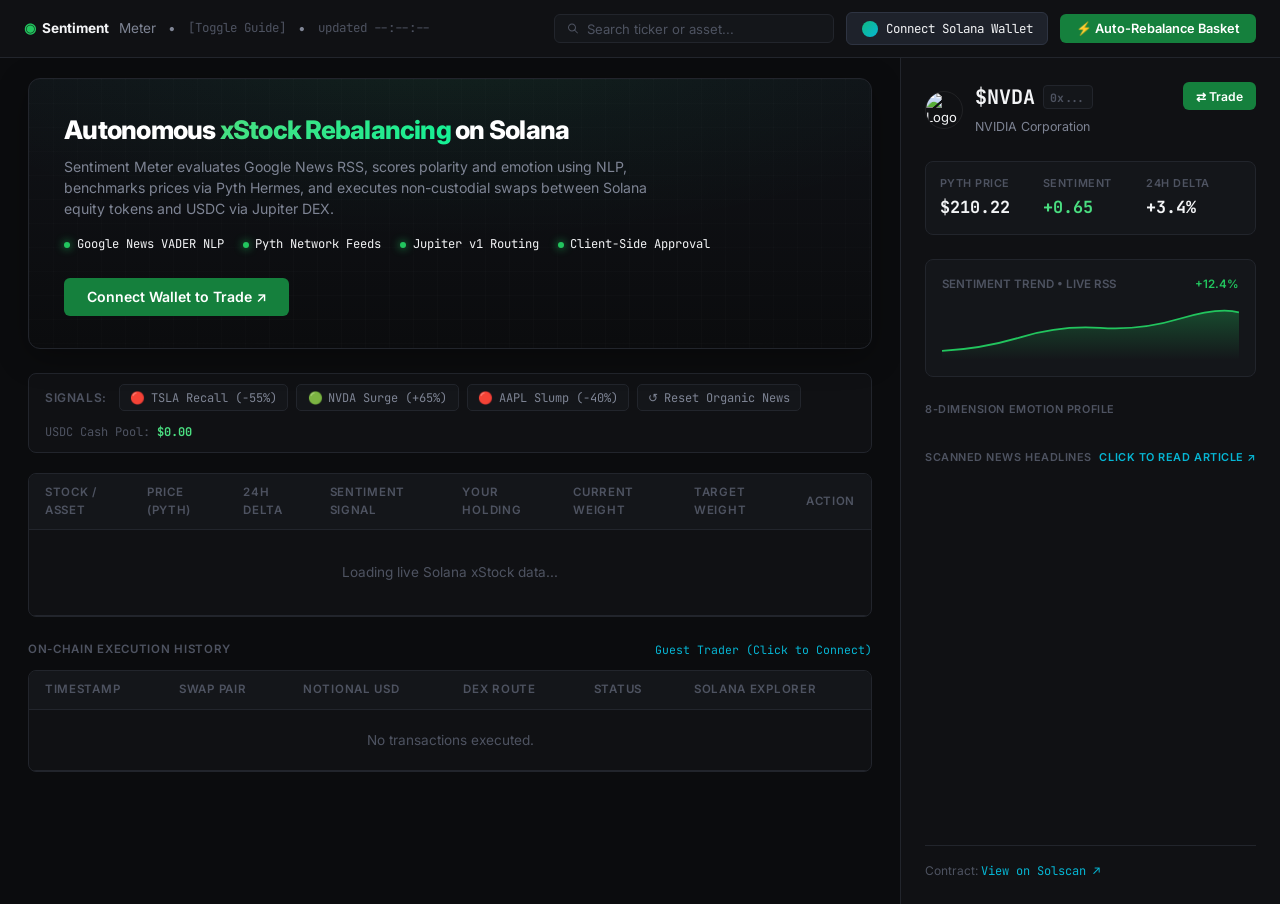
==== frontend/index.html @ 9304e475 "chore: optimize helius rpc usage with caching and reduced polling" ====
<!DOCTYPE html>
<html lang="en">
<head>
  <meta charset="UTF-8">
  <meta name="viewport" content="width=device-width, initial-scale=1.0">
  <title>Solana xStock Sentiment Terminal — Autonomous Rebalancer</title>
  <link rel="stylesheet" href="style.css">
  <link rel="icon" href="https://assets.coingecko.com/coins/images/4128/small/solana.png">
</head>
<body>

  <!-- Top Navigation Header -->
  <header class="terminal-nav">
    <div class="terminal-title-bar">
      <a href="/" class="terminal-brand">
        <span class="brand-badge">◉</span> Sentiment<span style="color:#7e8494; font-weight:400; margin-left:3px;">Meter</span>
      </a>
      <span>•</span>
      <span style="font-size:0.78rem; color:var(--text-dim); font-family:var(--font-mono); cursor:pointer;" id="landing-toggle-btn" onclick="toggleLanding()">
        [Toggle Guide]
      </span>
      <span>•</span>
      <span class="updated-tag" id="last-updated-clock">updated --:--:--</span>
    </div>

    <div style="display:flex; align-items:center; gap:0.75rem;">
      <div class="search-input-wrapper">
        <svg width="13" height="13" viewBox="0 0 24 24"><path d="M21.71 20.29l-5.01-5.01C17.54 13.68 18 11.91 18 10c0-4.41-3.59-8-8-8S2 5.59 2 10s3.59 8 8 8c1.91 0 3.68-.46 5.28-1.3l5.01 5.01c.39.39 1.02.39 1.41 0 .39-.39.39-1.01.01-1.42zM4 10c0-3.31 2.69-6 6-6s6 2.69 6 6-2.69 6-6 6-6-2.69-6-6z"/></svg>
        <input type="text" id="filter-input" placeholder="Search ticker or asset..." oninput="applyFilter()">
      </div>

      <!-- User Wallet Button with Random Handle -->
      <button class="wallet-btn-nav" id="wallet-connect-btn" onclick="handleWalletButtonClick()">
        <span class="wallet-avatar-mini" id="wallet-avatar-indicator"></span>
        <span id="wallet-btn-label">Connect Solana Wallet</span>
      </button>

      <!-- Rebalance Action Trigger -->
      <button class="rebalance-action-btn" id="rebalance-btn" onclick="initiateRebalanceFlow()">
        <span>⚡ Auto-Rebalance Basket</span>
      </button>
    </div>
  </header>

  <!-- Main Terminal Layout -->
  <main class="terminal-layout">

    <!-- Left: Data Grid & Interactive Controls -->
    <section class="main-view">
      
      <!-- Landing Intro Hero Banner (Collapsible) -->
      <div class="landing-banner" id="landing-hero-banner">
        <div class="landing-grid-bg"></div>
        <div class="landing-content">
          <div class="landing-left">
            <h1>Autonomous <span class="glow-green">xStock Rebalancing</span> on Solana</h1>
            <p>
              Sentiment Meter evaluates Google News RSS, scores polarity and emotion using NLP, 
              benchmarks prices via Pyth Hermes, and executes non-custodial swaps between Solana equity tokens and USDC via Jupiter DEX.
            </p>
            <div class="landing-features-row">
              <div class="feat-item"><span class="feat-dot"></span> Google News VADER NLP</div>
              <div class="feat-item"><span class="feat-dot"></span> Pyth Network Feeds</div>
              <div class="feat-item"><span class="feat-dot"></span> Jupiter v1 Routing</div>
              <div class="feat-item"><span class="feat-dot"></span> Client-Side Approval</div>
            </div>
          </div>
          <div>
            <button class="rebalance-action-btn" id="hero-action-btn" style="padding:0.65rem 1.4rem; font-size:0.88rem;" onclick="handleHeroButtonClick()">
              <span>Connect Wallet to Trade ↗</span>
            </button>
          </div>
        </div>
      </div>

      <!-- Signals & Event Injection Bar -->
      <div class="scenario-bar">
        <div class="scenario-pills-row">
          <span class="scenario-label">Signals:</span>
          <button class="pill-btn pill-neg" onclick="injectScenario('TSLA', 'Tesla issues 2M vehicle recall over autonomous driving safety flaws', false)">
            <span>🔴</span> TSLA Recall (-55%)
          </button>
          <button class="pill-btn pill-pos" onclick="injectScenario('NVDA', 'NVIDIA posts historic revenue beat driven by Blackwell AI datacenter orders', true)">
            <span>🟢</span> NVDA Surge (+65%)
          </button>
          <button class="pill-btn pill-neg" onclick="injectScenario('AAPL', 'Apple iPhone demand softens sharply amid EU antitrust restrictions', false)">
            <span>🔴</span> AAPL Slump (-40%)
          </button>
          <button class="pill-btn" onclick="clearScenario()">
            <span>↺</span> Reset Organic News
          </button>
        </div>

        <div style="font-size:0.75rem; color:var(--text-dim); font-family:var(--font-mono);">
          USDC Cash Pool: <span style="color:var(--green-text); font-weight:700;" id="top-usdc-val">$0.00</span>
        </div>
      </div>

      <!-- Main High-Density Assets Table -->
      <div class="table-container">
        <table class="terminal-table">
          <thead>
            <tr>
              <th>Stock / Asset</th>
              <th>Price (Pyth)</th>
              <th>24h Delta</th>
              <th>Sentiment Signal</th>
              <th>Your Holding</th>
              <th>Current Weight</th>
              <th>Target Weight</th>
              <th>Action</th>
            </tr>
          </thead>
          <tbody id="stocks-table-body">
            <tr>
              <td colspan="8" style="text-align:center; padding:2rem; color:var(--text-dim);">Loading live Solana xStock data...</td>
            </tr>
          </tbody>
        </table>
      </div>

      <!-- On-Chain Execution Ledger -->
      <div style="margin-top:1.5rem;">
        <div style="display:flex; justify-content:space-between; align-items:center; margin-bottom:0.75rem;">
          <span style="font-size:0.72rem; font-weight:600; text-transform:uppercase; letter-spacing:0.06em; color:var(--text-dim);">
            On-Chain Execution History
          </span>
          <span id="wallet-badge" style="font-family:var(--font-mono); font-size:0.72rem; color:var(--accent-cyan); cursor:pointer;" onclick="openProfileModal()">
            User: ...
          </span>
        </div>

        <div class="table-container">
          <table class="terminal-table">
            <thead>
              <tr>
                <th>Timestamp</th>
                <th>Swap Pair</th>
                <th>Notional USD</th>
                <th>DEX Route</th>
                <th>Status</th>
                <th>Solana Explorer</th>
              </tr>
            </thead>
            <tbody id="history-table-body">
              <tr>
                <td colspan="6" style="text-align:center; padding:1.25rem; color:var(--text-dim);">No transactions executed.</td>
              </tr>
            </tbody>
          </table>
        </div>
      </div>

    </section>

    <!-- Right: Detailed Asset Inspector Drawer -->
    <aside class="inspector-panel" id="inspector-panel">
      
      <div class="inspector-header">
        <div class="inspector-brand">
          <img src="https://assets.parqet.com/logos/symbol/NVDA?format=png" alt="Logo" class="inspector-icon" id="insp-icon">
          <div>
            <div class="inspector-title">
              <span id="insp-ticker">$NVDA</span>
              <span class="mint-badge" id="insp-mint">0x...</span>
            </div>
            <div class="inspector-stats-meta" id="insp-name">NVIDIA Corporation</div>
          </div>
        </div>

        <button class="rebalance-action-btn" style="padding:0.4rem 0.8rem; font-size:0.76rem;" id="insp-swap-trigger-btn" onclick="openDirectSwapModal(selectedTicker)">
          ⇄ Trade
        </button>
      </div>

      <!-- Price Comparison Box -->
      <div class="price-comparison-grid">
        <div>
          <div class="stat-header">Pyth Price</div>
          <div class="stat-value" id="insp-price">$210.22</div>
        </div>
        <div>
          <div class="stat-header">Sentiment</div>
          <div class="stat-value val-green" id="insp-sentiment">+0.65</div>
        </div>
        <div>
          <div class="stat-header">24H Delta</div>
          <div class="stat-value" id="insp-change">+3.4%</div>
        </div>
      </div>

      <!-- Live Sparkline Area Chart -->
      <div class="chart-box">
        <div class="chart-header">
          <span>Sentiment Trend • Live RSS</span>
          <span style="color:var(--green);" id="insp-vol-tag">+12.4%</span>
        </div>
        <svg class="chart-svg" viewBox="0 0 300 60" preserveAspectRatio="none">
          <defs>
            <linearGradient id="chartGrad" x1="0" y1="0" x2="0" y2="1">
              <stop offset="0%" stop-color="#22c55e" stop-opacity="0.3"/>
              <stop offset="100%" stop-color="#22c55e" stop-opacity="0.0"/>
            </linearGradient>
          </defs>
          <path d="M0,50 Q40,48 80,35 T160,25 T240,15 T300,8 L300,60 L0,60 Z" fill="url(#chartGrad)"/>
          <path d="M0,50 Q40,48 80,35 T160,25 T240,15 T300,8" fill="none" stroke="#22c55e" stroke-width="2"/>
        </svg>
      </div>

      <!-- Emotion Profile Breakdown -->
      <div>
        <div class="stat-header" style="margin-bottom:0.4rem;">8-Dimension Emotion Profile</div>
        <div class="emotion-stack" id="insp-emotions">
          <!-- Populated dynamically -->
        </div>
      </div>

      <!-- Scanned News Headlines with Direct External Links -->
      <div>
        <div class="stat-header" style="margin-bottom:0.5rem; display:flex; justify-content:space-between;">
          <span>Scanned News Headlines</span>
          <span style="font-size:0.68rem; color:var(--accent-cyan);">Click to read article ↗</span>
        </div>
        <div class="headline-feed" id="insp-headlines-container">
          <!-- Populated dynamically -->
        </div>
      </div>

      <!-- Token Mint on Solscan Link -->
      <div style="margin-top:auto; padding-top:1rem; border-top:1px solid var(--border); font-size:0.75rem; color:var(--text-dim);">
        Contract: <a href="#" id="insp-explorer-link" target="_blank" style="color:var(--accent-cyan); text-decoration:none; font-family:var(--font-mono);">View on Solscan ↗</a>
      </div>

    </aside>

  </main>

  <!-- Direct Stock Swap / Rebalance Modal (Triggers on Row Selection) -->
  <div class="modal-backdrop" id="direct-swap-modal">
    <div class="modal-dialog">
      <button class="modal-close-btn" onclick="closeDirectSwapModal()">&times;</button>
      
      <div style="display:flex; align-items:center; gap:0.6rem; margin-bottom:1rem;">
        <img src="" id="swap-modal-icon" style="width:30px; height:30px; border-radius:50%; object-fit:cover;">
        <div>
          <h3 style="font-size:1.15rem; font-weight:700; color:#fff;" id="swap-modal-title">Rebalance $NVDA</h3>
          <p style="color:var(--text-dim); font-size:0.75rem;">Jupiter Swap Route (Instant On-Chain Settlement)</p>
        </div>
      </div>

      <!-- Direction Toggle: BUY (USDC -> Stock) or SELL (Stock -> USDC) -->
      <div class="direction-toggle-row">
        <button class="dir-btn active-buy" id="btn-dir-buy" onclick="setSwapDirection('BUY')">
          Buy with USDC
        </button>
        <button class="dir-btn" id="btn-dir-sell" onclick="setSwapDirection('SELL')">
          Sell into USDC
        </button>
      </div>

      <!-- Available Balance Indicator -->
      <div style="display:flex; justify-content:space-between; font-size:0.75rem; color:var(--text-dim); margin-bottom:0.4rem; font-family:var(--font-mono);">
        <span>Available: <strong id="swap-avail-bal" style="color:#fff;">$0.00</strong></span>
        <span>Sentiment Signal: <strong id="swap-sentiment-tag" style="color:var(--green-text);">Bullish</strong></span>
      </div>

      <!-- Amount Input Box -->
      <div class="amount-input-group">
        <input type="number" id="swap-amount-input" placeholder="0.00" value="250" min="1" step="10">
        <span class="amount-currency-tag" id="swap-currency-lbl">USDC</span>
      </div>

      <!-- Quick Amount Presets -->
      <div class="quick-amount-row">
        <button class="quick-chip" onclick="setQuickAmount(100)">$100</button>
        <button class="quick-chip" onclick="setQuickAmount(250)">$250</button>
        <button class="quick-chip" onclick="setQuickAmount(500)">$500</button>
        <button class="quick-chip" onclick="setQuickAmountMax()">MAX</button>
      </div>

      <!-- Execution Route Summary -->
      <div style="background:var(--bg-card); border:1px solid var(--border); border-radius:8px; padding:0.8rem; font-size:0.78rem; margin-bottom:1.2rem; font-family:var(--font-mono);">
        <div style="display:flex; justify-content:space-between; margin-bottom:0.3rem;">
          <span style="color:var(--text-dim);">Est. Output:</span>
          <span id="swap-est-shares" style="color:#fff; font-weight:600;">1.19 Shares</span>
        </div>
        <div style="display:flex; justify-content:space-between; margin-bottom:0.3rem;">
          <span style="color:var(--text-dim);">Pyth Oracle Price:</span>
          <span id="swap-modal-price" style="color:var(--text-main);">$210.22</span>
        </div>
        <div style="display:flex; justify-content:space-between;">
          <span style="color:var(--text-dim);">Slippage / DEX:</span>
          <span style="color:var(--green-text);">0.5% via Jupiter</span>
        </div>
      </div>

      <!-- Action Button -->
      <button class="rebalance-action-btn" style="width:100%; justify-content:center; padding:0.75rem; font-size:0.95rem;" id="btn-submit-direct-swap" onclick="executeDirectSwap()">
        <span>Confirm Swap via Wallet</span>
      </button>
    </div>
  </div>

  <!-- Wallet Connect Modal -->
  <div class="modal-backdrop" id="wallet-modal">
    <div class="modal-dialog">
      <button class="modal-close-btn" onclick="closeWalletModal()">&times;</button>
      <h3 style="font-size:1.15rem; font-weight:700; color:#fff; margin-bottom:0.3rem;">Connect Solana Wallet</h3>
      <p style="color:var(--text-muted); font-size:0.8rem;">Select a provider to sign non-custodial Jupiter swaps.</p>
      
      <div class="wallet-provider-list">
        <div class="wallet-option" onclick="connectProvider('phantom')">
          <div class="wallet-option-left">
            <img src="https://raw.githubusercontent.com/solana-labs/token-list/main/assets/mainnet/EPjFWdd5AufqSSqeM2qN1xzybapC8G4wEGGkZwyTDt1v/logo.png" class="wallet-option-icon" style="background:#512da8; padding:3px;">
            <span>Phantom Wallet</span>
          </div>
          <span style="font-size:0.75rem; color:var(--text-dim); font-family:var(--font-mono);">Detected</span>
        </div>

        <div class="wallet-option" onclick="connectProvider('solflare')">
          <div class="wallet-option-left">
            <img src="https://assets.coingecko.com/coins/images/4128/small/solana.png" class="wallet-option-icon" style="background:#f39c12; padding:3px;">
            <span>Solflare</span>
          </div>
          <span style="font-size:0.75rem; color:var(--text-dim); font-family:var(--font-mono);">Detected</span>
        </div>

        <div class="wallet-option" onclick="connectProvider('backpack')">
          <div class="wallet-option-left">
            <img src="https://assets.coingecko.com/coins/images/6319/small/usdc.png" class="wallet-option-icon" style="background:#e74c3c; padding:3px;">
            <span>Backpack</span>
          </div>
          <span style="font-size:0.75rem; color:var(--text-dim); font-family:var(--font-mono);">SPL</span>
        </div>

        <div class="wallet-option" onclick="connectProvider('burner')">
          <div class="wallet-option-left">
            <div class="wallet-option-icon" style="background:#10b981; display:flex; align-items:center; justify-content:center; color:#fff; font-weight:bold;">⚡</div>
            <span>Instant Sandbox Wallet</span>
          </div>
          <span style="font-size:0.75rem; color:var(--green-text); font-family:var(--font-mono);">Auto-Generated</span>
        </div>
      </div>
      <p style="font-size:0.72rem; color:var(--text-dim); line-height:1.4;">
        🔐 Model A Non-Custodial: Swaps are routed via Jupiter API and signed directly by your wallet.
      </p>
    </div>
  </div>

  <!-- User Profile Page Modal -->
  <div class="modal-backdrop" id="profile-modal">
    <div class="modal-dialog">
      <button class="modal-close-btn" onclick="closeProfileModal()">&times;</button>
      
      <div class="profile-card-header">
        <div class="profile-avatar-large" id="prof-avatar">🦍</div>
        <div>
          <div class="profile-handle" id="prof-handle">CyberBull Quant #412</div>
          <div class="profile-wallet-sub" id="prof-addr">7xKX...JosgAsU</div>
        </div>
      </div>

      <div class="profile-stats-grid">
        <div class="profile-stat-box">
          <div class="profile-stat-lbl">Swaps Executed</div>
          <div class="profile-stat-val" id="prof-total-swaps">0</div>
        </div>
        <div class="profile-stat-box">
          <div class="profile-stat-lbl">Volume Balanced</div>
          <div class="profile-stat-val" id="prof-total-vol">$0.00</div>
        </div>
      </div>

      <div style="font-size:0.75rem; color:var(--text-dim); text-transform:uppercase; font-weight:600; margin-bottom:0.5rem;">
        Recent Wallet Rebalances
      </div>
      <div class="table-container" style="max-height:160px; overflow-y:auto;">
        <table class="terminal-table" style="font-size:0.75rem;">
          <thead>
            <tr>
              <th>Pair</th>
              <th>USD Value</th>
              <th>Explorer</th>
            </tr>
          </thead>
          <tbody id="prof-history-rows">
            <tr><td colspan="3" style="text-align:center; padding:1rem; color:var(--text-dim);">No transactions yet.</td></tr>
          </tbody>
        </table>
      </div>

      <div style="margin-top:1.2rem; display:flex; justify-content:flex-end;">
        <button class="pill-btn" onclick="disconnectWallet()" style="color:var(--red-text);">Disconnect Wallet</button>
      </div>
    </div>
  </div>

  <!-- Model A: Basket Auto-Rebalance Review Modal -->
  <div class="modal-backdrop" id="approval-modal">
    <div class="modal-dialog">
      <h3 style="font-size:1.1rem; font-weight:700; color:#fff; display:flex; align-items:center; gap:0.4rem;">
        <span style="color:var(--green);">⚡</span> Jupiter Rebalance Approval
      </h3>
      <p style="color:var(--text-muted); font-size:0.82rem; margin-top:0.2rem;">
        Review the sentiment-calculated portfolio rotation before broadcasting.
      </p>

      <div class="approval-prompt-box">
        <div style="display:flex; justify-content:space-between; margin-bottom:0.4rem;">
          <span style="color:var(--text-dim); font-size:0.75rem;">Action</span>
          <span style="font-weight:700; color:#fff;" id="appr-action">SELL TSLA → BUY USDC</span>
        </div>
        <div style="display:flex; justify-content:space-between; margin-bottom:0.4rem;">
          <span style="color:var(--text-dim); font-size:0.75rem;">Notional Value</span>
          <span style="font-family:var(--font-mono); font-weight:600; color:var(--green-text);" id="appr-amount">$500.00</span>
        </div>
        <div style="display:flex; justify-content:space-between; margin-bottom:0.4rem;">
          <span style="color:var(--text-dim); font-size:0.75rem;">DEX Route</span>
          <span style="font-family:var(--font-mono); font-size:0.75rem; color:var(--text-main);">Jupiter v1 Aggregator</span>
        </div>
        <div style="display:flex; justify-content:space-between;">
          <span style="color:var(--text-dim); font-size:0.75rem;">Signing Wallet</span>
          <span style="font-family:var(--font-mono); font-size:0.75rem; color:var(--accent-cyan);" id="appr-wallet">...</span>
        </div>

        <div class="approval-btn-row">
          <button class="btn-approve-primary" id="btn-confirm-sign" onclick="confirmWalletSignature()">
            Approve &amp; Send
          </button>
          <button class="btn-reject-outline" onclick="closeApprovalModal()">
            Cancel
          </button>
        </div>
      </div>
    </div>
  </div>

  <div class="toast-msg" id="toast"></div>

  <script src="https://unpkg.com/@solana/web3.js@1.91.4/lib/index.iife.min.js"></script>
  <script>
    const API_BASE = window.location.hostname === 'localhost' || window.location.hostname === '127.0.0.1'
      ? 'http://localhost:8000'
      : '';

    let allData = { portfolio: {}, target_weights: {}, sentiment_scores: {} };
    let selectedTicker = 'NVDA';
    let filterQuery = '';
    let connectedWallet = localStorage.getItem('sm_wallet_address') || null;
    let currentUserProfile = null;
    let pendingRebalanceData = null;
    let swapDirection = 'BUY'; // 'BUY' (USDC -> Stock) or 'SELL' (Stock -> USDC)

    // ── Initial Boot ──
    window.addEventListener('DOMContentLoaded', async () => {
      if (connectedWallet) {
        await fetchWalletUser(connectedWallet);
      } else {
        updateWalletUI();
      }
      await loadData();
      setInterval(loadData, 60000);

      // Auto update share estimate when amount changes in trade modal
      const amtInput = document.getElementById('swap-amount-input');
      if (amtInput) {
        amtInput.addEventListener('input', updateSwapModalEstimates);
      }
    });

    async function loadData() {
      try {
        const url = connectedWallet ? `${API_BASE}/api/portfolio?wallet=${connectedWallet}` : `${API_BASE}/api/portfolio`;
        const res = await fetch(url);
        allData = await res.json();
        
        if (allData.user_profile) {
          currentUserProfile = allData.user_profile;
        }
        updateWalletUI();

        // Update USDC Top Indicator
        const positions = (allData.portfolio && allData.portfolio.positions) || {};
        const usdcVal = (positions.USDC && positions.USDC.usd_value) || 0;
        document.getElementById('top-usdc-val').textContent = '$' + usdcVal.toLocaleString(undefined, {minimumFractionDigits: 2});

        renderTable();
        renderInspector(selectedTicker);
        renderHistory();

        const now = new Date();
        document.getElementById('last-updated-clock').textContent = 'updated ' + now.toTimeString().split(' ')[0];
      } catch (err) {
        console.error("Fetch error:", err);
      }
    }

    // ── Wallet Management ──
    function handleWalletButtonClick() {
      if (connectedWallet) {
        openProfileModal();
      } else {
        openWalletModal();
      }
    }

    function handleHeroButtonClick() {
      if (connectedWallet) {
        openProfileModal();
      } else {
        openWalletModal();
      }
    }

    function openWalletModal() {
      document.getElementById('wallet-modal').classList.add('open');
    }

    function closeWalletModal() {
      document.getElementById('wallet-modal').classList.remove('open');
    }

    async function connectProvider(provider) {
      let addr = '';
      if (provider === 'phantom' && window.solana && window.solana.isPhantom) {
        try {
          const resp = await window.solana.connect();
          addr = resp.publicKey.toString();
        } catch (e) {
          showToast("Phantom connection rejected.");
          return;
        }
      } else if (provider === 'solflare' && window.solflare) {
        try {
          await window.solflare.connect();
          addr = window.solflare.publicKey.toString();
        } catch (e) {
          showToast("Solflare connection rejected.");
          return;
        }
      } else {
        // Instant Sandbox Burner Wallet
        const randHex = Array.from({length: 44}, () => '123456789ABCDEFGHJKLMNPQRSTUVWXYZabcdefghijkmnopqrstuvwxyz'[Math.floor(Math.random() * 58)]).join('');
        addr = randHex;
      }

      connectedWallet = addr;
      localStorage.setItem('sm_wallet_address', addr);
      closeWalletModal();
      await fetchWalletUser(addr);
      await loadData();
      showToast(`Wallet connected as ${currentUserProfile ? currentUserProfile.display_name : 'Trader'}!`);
    }

    async function fetchWalletUser(addr) {
      try {
        const res = await fetch(`${API_BASE}/api/wallet/connect`, {
          method: 'POST',
          headers: {'Content-Type': 'application/json'},
          body: JSON.stringify({ wallet_address: addr })
        });
        const d = await res.json();
        if (d.success) {
          currentUserProfile = d.profile;
        }
      } catch (e) {
        console.error(e);
      }
      updateWalletUI();
    }

    function updateWalletUI() {
      const btn = document.getElementById('wallet-connect-btn');
      const label = document.getElementById('wallet-btn-label');
      const badge = document.getElementById('wallet-badge');
      const heroBtn = document.getElementById('hero-action-btn');

      if (connectedWallet) {
        btn.classList.add('connected');
        const displayName = currentUserProfile ? currentUserProfile.display_name : (connectedWallet.substring(0, 6) + '...');
        label.textContent = displayName;
        badge.textContent = `User: ${displayName}`;
        
        if (heroBtn) {
          heroBtn.innerHTML = `<span>Connected: ${displayName} ↗</span>`;
        }
      } else {
        btn.classList.remove('connected');
        label.textContent = 'Connect Solana Wallet';
        badge.textContent = 'Guest Trader (Click to Connect)';
        if (heroBtn) {
          heroBtn.innerHTML = `<span>Connect Wallet to Trade ↗</span>`;
        }
      }
    }

    function disconnectWallet() {
      localStorage.removeItem('sm_wallet_address');
      connectedWallet = null;
      currentUserProfile = null;
      updateWalletUI();
      closeProfileModal();
      showToast("Wallet disconnected.");
      loadData();
    }

    // ── Profile Modal ──
    async function openProfileModal() {
      if (!connectedWallet) {
        openWalletModal();
        return;
      }
      try {
        const res = await fetch(`${API_BASE}/api/wallet/profile/${connectedWallet}`);
        const data = await res.json();
        const user = data.user;
        
        document.getElementById('prof-handle').textContent = user.display_name;
        document.getElementById('prof-addr').textContent = user.wallet_address;
        document.getElementById('prof-total-swaps').textContent = user.total_rebalances;
        document.getElementById('prof-total-vol').textContent = '$' + (user.volume_usd || 0).toLocaleString(undefined, {minimumFractionDigits: 2});
        
        const tbody = document.getElementById('prof-history-rows');
        if (data.history && data.history.length > 0) {
          tbody.innerHTML = '';
          data.history.forEach(h => {
            tbody.innerHTML += `
              <tr>
                <td><strong>${h.from_symbol} → ${h.to_symbol}</strong></td>
                <td>$${h.amount_usd}</td>
                <td><a href="https://solscan.io/tx/${h.tx_hash}" target="_blank" style="color:var(--accent-cyan); text-decoration:none;">Solscan ↗</a></td>
              </tr>
            `;
          });
        }
      } catch (e) {
        console.error(e);
      }
      document.getElementById('profile-modal').classList.add('open');
    }

    function closeProfileModal() {
      document.getElementById('profile-modal').classList.remove('open');
    }

    // ── Landing Toggle ──
    function toggleLanding() {
      const banner = document.getElementById('landing-hero-banner');
      banner.style.display = banner.style.display === 'none' ? 'block' : 'none';
    }

    // ── Table Rendering with Direct Row Selection & Rebalance Action ──
    function renderTable() {
      const tbody = document.getElementById('stocks-table-body');
      const positions = (allData.portfolio && allData.portfolio.positions) || {};
      const sentiments = allData.sentiment_scores || {};
      const targets = allData.target_weights || {};

      const symbols = Object.keys(positions);
      if (!symbols.length) return;

      tbody.innerHTML = '';

      symbols.forEach(sym => {
        if (filterQuery && !sym.toLowerCase().includes(filterQuery) && !(positions[sym].name || '').toLowerCase().includes(filterQuery)) {
          return;
        }

        const pos = positions[sym];
        const s = sentiments[sym] || {};
        const score = s.compound_score !== undefined ? s.compound_score : 0.0;
        const scoreClass = score > 0.05 ? 'val-green' : score < -0.05 ? 'val-red' : 'val-neutral';
        const scoreLabel = score >= 0 ? `+${score.toFixed(2)}` : score.toFixed(2);
        
        const change = pos.change_24h_pct !== undefined ? pos.change_24h_pct : 0.0;
        const changeClass = change >= 0 ? 'val-green' : 'val-red';
        const changeSign = change >= 0 ? '+' : '';

        const currPct = Math.round((pos.current_weight || 0) * 100);
        const tgtPct = Math.round((targets[sym] !== undefined ? targets[sym] : pos.current_weight) * 100);

        const isSelected = (sym === selectedTicker);
        const logoUrl = pos.logo || (sym === 'USDC' ? 'https://assets.coingecko.com/coins/images/6319/small/usdc.png' : 'https://assets.parqet.com/logos/symbol/' + sym + '?format=png');

        const tr = document.createElement('tr');
        if (isSelected) tr.className = 'selected-row';
        
        // Clicking row selects and prompts direct rebalance modal if not USDC
        tr.onclick = (e) => {
          selectedTicker = sym;
          renderTable();
          renderInspector(sym);
          if (sym !== 'USDC' && !e.target.closest('button')) {
            openDirectSwapModal(sym);
          }
        };

        tr.innerHTML = `
          <td>
            <div class="stock-identity">
              <img src="${logoUrl}" alt="${sym}" class="asset-icon" onerror="this.src='https://assets.coingecko.com/coins/images/4128/small/solana.png'">
              <div>
                <div class="stock-symbol">$${sym}</div>
                <div class="stock-name-sub">${pos.name || sym}</div>
              </div>
            </div>
          </td>
          <td style="font-family:var(--font-mono); font-weight:600;">$${(pos.price_usd || 1.0).toFixed(2)}</td>
          <td class="${changeClass}" style="font-family:var(--font-mono); font-weight:600;">${changeSign}${change.toFixed(1)}%</td>
          <td>
            <span class="sentiment-tag ${scoreClass}">${scoreLabel}</span>
            <span style="font-size:0.72rem; color:var(--text-dim); margin-left:4px;">${s.sentiment_label || 'Neutral'}</span>
          </td>
          <td style="font-family:var(--font-mono); font-weight:600;">
            $${(pos.usd_value || 0).toLocaleString(undefined, {minimumFractionDigits: 2})}
          </td>
          <td>
            <div class="share-bar-container">
              <div class="share-track">
                <div class="share-fill" style="width: ${Math.min(currPct, 100)}%; background:#38bdf8;"></div>
              </div>
              <span class="share-label">${currPct}%</span>
            </div>
          </td>
          <td>
            <div class="share-bar-container">
              <div class="share-track">
                <div class="share-fill" style="width: ${Math.min(tgtPct, 100)}%; background:#22c55e;"></div>
              </div>
              <span class="share-label">${tgtPct}%</span>
            </div>
          </td>
          <td>
            ${sym === 'USDC' ? '<span style="color:var(--text-dim); font-size:0.75rem;">Anchor Cash</span>' : `
              <button class="pill-btn ${tgtPct > currPct ? 'pill-pos' : 'pill-neg'}" onclick="event.stopPropagation(); openDirectSwapModal('${sym}')">
                ${tgtPct > currPct ? 'Buy USDC→' + sym : 'Sell ' + sym + '→USDC'}
              </button>
            `}
          </td>
        `;
        tbody.appendChild(tr);
      });
    }

    // ── Direct Stock Rebalance Modal (USDC <-> Stock) ──
    function openDirectSwapModal(sym) {
      if (sym === 'USDC') return;
      selectedTicker = sym;
      const positions = (allData.portfolio && allData.portfolio.positions) || {};
      const pos = positions[sym] || {};
      const sentiments = allData.sentiment_scores || {};
      const s = sentiments[sym] || {};
      const targets = allData.target_weights || {};

      document.getElementById('swap-modal-title').textContent = `Rebalance $${sym}`;
      document.getElementById('swap-modal-icon').src = pos.logo || `https://assets.parqet.com/logos/symbol/${sym}?format=png`;
      document.getElementById('swap-modal-price').textContent = `$${(pos.price_usd || 100).toFixed(2)}`;
      
      const score = s.compound_score || 0;
      const tag = document.getElementById('swap-sentiment-tag');
      tag.textContent = `${score >= 0 ? '+' : ''}${score.toFixed(2)} (${s.sentiment_label || 'Neutral'})`;
      tag.style.color = score > 0.05 ? 'var(--green-text)' : score < -0.05 ? 'var(--red-text)' : 'var(--text-main)';

      // Auto-set direction based on current vs target weight
      const currW = pos.current_weight || 0;
      const tgtW = targets[sym] !== undefined ? targets[sym] : currW;
      if (tgtW < currW) {
        setSwapDirection('SELL');
      } else {
        setSwapDirection('BUY');
      }

      updateSwapModalEstimates();
      document.getElementById('direct-swap-modal').classList.add('open');
    }

    function closeDirectSwapModal() {
      document.getElementById('direct-swap-modal').classList.remove('open');
    }

    function setSwapDirection(dir) {
      swapDirection = dir;
      const buyBtn = document.getElementById('btn-dir-buy');
      const sellBtn = document.getElementById('btn-dir-sell');
      const submitBtn = document.getElementById('btn-submit-direct-swap');
      const currLbl = document.getElementById('swap-currency-lbl');

      if (dir === 'BUY') {
        buyBtn.className = 'dir-btn active-buy';
        sellBtn.className = 'dir-btn';
        currLbl.textContent = 'USDC';
        submitBtn.innerHTML = `<span>Swap USDC → $${selectedTicker}</span>`;
      } else {
        sellBtn.className = 'dir-btn active-sell';
        buyBtn.className = 'dir-btn';
        currLbl.textContent = 'USD Value';
        submitBtn.innerHTML = `<span>Swap $${selectedTicker} → USDC</span>`;
      }
      updateSwapModalEstimates();
    }

    function updateSwapModalEstimates() {
      const positions = (allData.portfolio && allData.portfolio.positions) || {};
      const pos = positions[selectedTicker] || {};
      const price = pos.price_usd || 100.0;
      const usdcVal = (positions.USDC && positions.USDC.usd_value) || 0;
      const stockVal = pos.usd_value || 0;

      const amtInput = document.getElementById('swap-amount-input');
      const amt = parseFloat(amtInput.value) || 0;

      if (swapDirection === 'BUY') {
        document.getElementById('swap-avail-bal').textContent = `$${usdcVal.toFixed(2)} USDC`;
        const shares = (amt / price).toFixed(3);
        document.getElementById('swap-est-shares').textContent = `~${shares} $${selectedTicker}`;
      } else {
        document.getElementById('swap-avail-bal').textContent = `$${stockVal.toFixed(2)} ($${selectedTicker})`;
        document.getElementById('swap-est-shares').textContent = `~$${amt.toFixed(2)} USDC`;
      }
    }

    function setQuickAmount(amt) {
      document.getElementById('swap-amount-input').value = amt;
      updateSwapModalEstimates();
    }

    function setQuickAmountMax() {
      const positions = (allData.portfolio && allData.portfolio.positions) || {};
      const pos = positions[selectedTicker] || {};
      const usdcVal = (positions.USDC && positions.USDC.usd_value) || 0;
      const stockVal = pos.usd_value || 0;

      const maxAmt = swapDirection === 'BUY' ? usdcVal : stockVal;
      document.getElementById('swap-amount-input').value = Math.floor(maxAmt);
      updateSwapModalEstimates();
    }

    async function executeDirectSwap() {
      if (!connectedWallet) {
        showToast("Please connect your wallet first.");
        openWalletModal();
        return;
      }

      const amt = parseFloat(document.getElementById('swap-amount-input').value);
      if (!amt || amt <= 0) {
        showToast("Please enter a valid amount.");
        return;
      }

      const btn = document.getElementById('btn-submit-direct-swap');
      btn.disabled = true;
      btn.textContent = 'Preparing Jupiter Route...';

      try {
        // 1. Prepare Swap via Backend
        const prepRes = await fetch(`${API_BASE}/api/prepare-swap`, {
          method: 'POST',
          headers: { 'Content-Type': 'application/json' },
          body: JSON.stringify({
            wallet_address: connectedWallet,
            from_symbol: swapDirection === 'BUY' ? 'USDC' : selectedTicker,
            to_symbol: swapDirection === 'BUY' ? selectedTicker : 'USDC',
            amount_usd: amt
          })
        });
        const prepData = await prepRes.json();

        if (prepData.error || !prepData.swap_transaction) {
          throw new Error(prepData.error || "Failed to generate swap route");
        }

        btn.textContent = 'Awaiting Wallet Approval...';

        // 2. Deserialize Base64 Transaction
        const swapTransactionBuf = Uint8Array.from(atob(prepData.swap_transaction), c => c.charCodeAt(0));
        const transaction = solanaWeb3.VersionedTransaction.deserialize(swapTransactionBuf);

        // 3. Sign and Send via Provider
        let txid;
        const connection = new solanaWeb3.Connection("https://api.mainnet-beta.solana.com"); // Using public node for broadcasting
        
        if (window.solana && window.solana.isPhantom) {
          const { signature } = await window.solana.signAndSendTransaction(transaction);
          txid = signature;
        } else if (window.solflare && window.solflare.isConnected) {
          const signedTx = await window.solflare.signTransaction(transaction);
          txid = await connection.sendRawTransaction(signedTx.serialize());
        } else {
          throw new Error("No supported wallet connected for signing (Phantom/Solflare required).");
        }

        btn.textContent = 'Confirming on Solana...';

        // 4. Record Swap on Backend
        await fetch(`${API_BASE}/api/wallet/record-swap`, {
          method: 'POST',
          headers: { 'Content-Type': 'application/json' },
          body: JSON.stringify({
            wallet_address: connectedWallet,
            tx_hash: txid,
            from_symbol: prepData.from_symbol,
            to_symbol: prepData.to_symbol,
            amount_usd: prepData.amount_usd
          })
        });

        showToast(`⚡ Confirmed! Swapped ${prepData.from_symbol} → ${prepData.to_symbol} ($${amt})`);
        closeDirectSwapModal();
        await loadData();

      } catch (e) {
        console.error(e);
        showToast("Trade error: " + e.message);
      } finally {
        btn.disabled = false;
        btn.textContent = 'Confirm Swap via Wallet';
      }
    }

    // ── Inspector Drawer with Direct Article Links ──
    function renderInspector(sym) {
      const positions = (allData.portfolio && allData.portfolio.positions) || {};
      const sentiments = allData.sentiment_scores || {};
      const pos = positions[sym] || {};
      const s = sentiments[sym] || {};

      const logoUrl = pos.logo || (sym === 'USDC' ? 'https://assets.coingecko.com/coins/images/6319/small/usdc.png' : 'https://assets.parqet.com/logos/symbol/' + sym + '?format=png');
      document.getElementById('insp-icon').src = logoUrl;
      document.getElementById('insp-ticker').textContent = '$' + sym;
      
      const mint = pos.mint || 'XsLA...';
      document.getElementById('insp-mint').textContent = mint.substring(0, 6) + '...' + mint.substring(mint.length - 4);
      document.getElementById('insp-name').textContent = pos.name || sym;

      document.getElementById('insp-price').textContent = '$' + (pos.price_usd || 1.0).toFixed(2);
      
      const score = s.compound_score !== undefined ? s.compound_score : 0.0;
      const sentEl = document.getElementById('insp-sentiment');
      sentEl.textContent = (score >= 0 ? '+' : '') + score.toFixed(2);
      sentEl.className = 'stat-value ' + (score > 0.05 ? 'val-green' : score < -0.05 ? 'val-red' : 'val-neutral');

      const change = pos.change_24h_pct !== undefined ? pos.change_24h_pct : 0.0;
      const changeEl = document.getElementById('insp-change');
      changeEl.textContent = (change >= 0 ? '+' : '') + change.toFixed(1) + '%';
      changeEl.className = 'stat-value ' + (change >= 0 ? 'val-green' : 'val-red');

      // Emotions
      const emotionsBox = document.getElementById('insp-emotions');
      emotionsBox.innerHTML = '';
      const emoData = s.top_emotions || { joy: 40, trust: 60, anticipation: 50 };
      for (const [emo, val] of Object.entries(emoData)) {
        emotionsBox.innerHTML += `
          <div class="emotion-bar-item">
            <span class="emotion-name">${emo}</span>
            <div class="emotion-progress">
              <div class="emotion-fill" style="width:${val}%;"></div>
            </div>
            <span class="emotion-pct">${val}%</span>
          </div>
        `;
      }

      // Headlines with Direct Clickable External Links
      const headlinesContainer = document.getElementById('insp-headlines-container');
      headlinesContainer.innerHTML = '';
      const articles = s.articles && s.articles.length > 0 ? s.articles : [{
        headline: s.sample_headline || 'Market analysis in progress...',
        source: s.sample_source || 'Financial Wire',
        url: s.sample_url || `https://news.google.com/search?q=${sym}%20stock`
      }];

      articles.slice(0, 3).forEach(art => {
        headlinesContainer.innerHTML += `
          <div class="headline-item-card">
            <div class="headline-source">${art.source}</div>
            <a href="${art.url}" target="_blank" class="news-link-item">
              <div class="headline-text">${art.headline} <span class="news-outlink-icon">↗</span></div>
            </a>
          </div>
        `;
      });

      document.getElementById('insp-explorer-link').href = `https://solscan.io/token/${pos.mint || ''}`;
    }

    function renderHistory() {
      const tbody = document.getElementById('history-table-body');
      const history = (allData.portfolio && allData.portfolio.history) || [];
      if (!history.length) return;

      tbody.innerHTML = '';
      history.slice(0, 6).forEach(tx => {
        const tr = document.createElement('tr');
        tr.innerHTML = `
          <td style="color:var(--text-dim); font-family:var(--font-mono); font-size:0.75rem;">${new Date(tx.timestamp * 1000).toLocaleTimeString()}</td>
          <td style="font-weight:600; font-family:var(--font-mono);">${tx.from_symbol} → ${tx.to_symbol}</td>
          <td style="font-family:var(--font-mono);">$${tx.amount_usd}</td>
          <td><span style="font-size:0.72rem; color:var(--text-muted); font-family:var(--font-mono);">Jupiter v1 Route</span></td>
          <td><span class="val-green" style="font-size:0.75rem; font-weight:700;">CONFIRMED</span></td>
          <td>
            <a href="${tx.solscan_url}" target="_blank" style="color:var(--accent-cyan); text-decoration:none; font-family:var(--font-mono); font-size:0.75rem;">
              ${tx.tx_hash.substring(0, 8)}... ↗
            </a>
          </td>
        `;
        tbody.appendChild(tr);
      });
    }

    // ── Basket Rebalance Review Modal Flow ──
    async function initiateRebalanceFlow() {
      const wallet = connectedWallet || '7xKXtg2CW87d97TXJSDpbD5jBkheTqA83TZRuJosgAsU';
      const targets = allData.target_weights || {};
      const positions = (allData.portfolio && allData.portfolio.positions) || {};
      
      let largestDiff = 0;
      let actionPair = "TSLA → USDC";
      let amount = 500;

      for (const [sym, pos] of Object.entries(positions)) {
        const diff = Math.abs((targets[sym] || pos.current_weight) - pos.current_weight);
        if (diff > largestDiff && sym !== 'USDC') {
          largestDiff = diff;
          if ((targets[sym] || 0) < pos.current_weight) {
            actionPair = `${sym} → USDC (Risk-Off Rotation)`;
          } else {
            actionPair = `USDC → ${sym} (Momentum Accumulation)`;
          }
          amount = Math.round(diff * (allData.portfolio.total_value_usd || 10000));
        }
      }

      document.getElementById('appr-action').textContent = actionPair;
      document.getElementById('appr-amount').textContent = `$${amount.toLocaleString(undefined, {minimumFractionDigits: 2})}`;
      document.getElementById('appr-wallet').textContent = wallet.substring(0, 6) + '...' + wallet.substring(wallet.length - 4);

      pendingRebalanceData = { wallet, amount };
      document.getElementById('approval-modal').classList.add('open');
    }

    function closeApprovalModal() {
      document.getElementById('approval-modal').classList.remove('open');
    }

    async function confirmWalletSignature() {
      closeApprovalModal();
      const btn = document.getElementById('rebalance-btn');
      btn.disabled = true;
      btn.textContent = 'Calculating optimal route...';

      try {
        if (!connectedWallet) {
          throw new Error("Wallet not connected");
        }
        
        // 1. Get Trades Needed
        const res = await fetch(`${API_BASE}/api/rebalance`, {
          method: 'POST',
          headers: { 'Content-Type': 'application/json' },
          body: JSON.stringify({ wallet_address: connectedWallet, threshold: 0.02 })
        });
        const rebalanceData = await res.json();
        const trades = rebalanceData.trades_needed || [];
        
        if (trades.length === 0) {
          showToast('Portfolio already in alignment with sentiment targets.');
          return;
        }

        let executed = 0;
        
        // 2. Execute Each Trade via Wallet Signing
        for (const trade of trades) {
          btn.textContent = `Preparing ${trade.action} ${trade.symbol}...`;
          
          const prepRes = await fetch(`${API_BASE}/api/prepare-swap`, {
            method: 'POST',
            headers: { 'Content-Type': 'application/json' },
            body: JSON.stringify({
              wallet_address: connectedWallet,
              from_symbol: trade.action === 'BUY' ? 'USDC' : trade.symbol,
              to_symbol: trade.action === 'BUY' ? trade.symbol : 'USDC',
              amount_usd: trade.amount_usd
            })
          });
          const prepData = await prepRes.json();
          
          if (prepData.error || !prepData.swap_transaction) {
            console.error(`Failed to prepare swap for ${trade.symbol}:`, prepData.error);
            showToast(`Skipped ${trade.symbol}: Liquidity/routing issue`);
            continue;
          }

          btn.textContent = `Approve ${trade.symbol} swap...`;
          
          const swapTransactionBuf = Uint8Array.from(atob(prepData.swap_transaction), c => c.charCodeAt(0));
          const transaction = solanaWeb3.VersionedTransaction.deserialize(swapTransactionBuf);
          
          let txid;
          const connection = new solanaWeb3.Connection("https://api.mainnet-beta.solana.com");
          
          if (window.solana && window.solana.isPhantom) {
            const { signature } = await window.solana.signAndSendTransaction(transaction);
            txid = signature;
          } else if (window.solflare && window.solflare.isConnected) {
            const signedTx = await window.solflare.signTransaction(transaction);
            txid = await connection.sendRawTransaction(signedTx.serialize());
          } else {
            throw new Error("No supported wallet connected for signing.");
          }
          
          await fetch(`${API_BASE}/api/wallet/record-swap`, {
            method: 'POST',
            headers: { 'Content-Type': 'application/json' },
            body: JSON.stringify({
              wallet_address: connectedWallet,
              tx_hash: txid,
              from_symbol: prepData.from_symbol,
              to_symbol: prepData.to_symbol,
              amount_usd: prepData.amount_usd
            })
          });
          
          executed++;
        }
        
        showToast(`⚡ Confirmed! Executed ${executed} Jupiter swaps.`);
        await loadData();
      } catch (err) {
        showToast('Execution error: ' + err.message);
      } finally {
        btn.disabled = false;
        btn.textContent = '⚡ Auto-Rebalance Basket';
      }
    }

    // ── Simulation Controls ──
    async function injectScenario(ticker, headline, isPositive) {
      showToast(`Signal injected for ${ticker}`);
      try {
        await fetch(`${API_BASE}/api/simulate-news`, {
          method: 'POST',
          headers: { 'Content-Type': 'application/json' },
          body: JSON.stringify({ ticker, headline, is_positive: isPositive })
        });
        selectedTicker = ticker;
        await loadData();
      } catch (e) {
        console.error(e);
      }
    }

    async function clearScenario() {
      showToast('Reset to real-time market feeds');
      await fetch(`${API_BASE}/api/reset-news`, { method: 'POST' });
      await loadData();
    }

    function applyFilter() {
      filterQuery = document.getElementById('filter-input').value.trim().toLowerCase();
      renderTable();
    }

    function showToast(msg) {
      const t = document.getElementById('toast');
      t.textContent = msg;
      t.className = 'toast-msg show';
      setTimeout(() => { t.className = 'toast-msg'; }, 3200);
    }
  </script>
</body>
</html>
---- frontend/style.css ----
/* ═══════════════════════════════════════════════════════════════
   Sentiment Meter / Solana xStock Terminal — Sleek Minimalist UI
   Design Inspired by High-Density Crypto Trading Terminals
   ═══════════════════════════════════════════════════════════════ */

@import url('https://fonts.googleapis.com/css2?family=Inter:wght@400;500;600;700&family=JetBrains+Mono:wght@400;500;600&display=swap');

:root {
  --bg-black: #0b0c0e;
  --bg-sidebar: #101114;
  --bg-card: #14161a;
  --bg-row-hover: #191c22;
  --bg-active: #1e2229;
  --border: #22252c;
  --border-light: rgba(255, 255, 255, 0.07);
  --text-main: #f3f4f6;
  --text-muted: #7e8494;
  --text-dim: #4e5361;
  --green: #22c55e;
  --green-text: #4ade80;
  --red: #ef4444;
  --red-text: #f87171;
  --accent-cyan: #06b6d4;
  --font-mono: 'JetBrains Mono', monospace;
  --font-sans: 'Inter', -apple-system, sans-serif;
  --radius: 8px;
}

* {
  margin: 0;
  padding: 0;
  box-sizing: border-box;
}

body {
  background-color: var(--bg-black);
  color: var(--text-main);
  font-family: var(--font-sans);
  font-size: 13px;
  line-height: 1.5;
  min-height: 100vh;
  -webkit-font-smoothing: antialiased;
}

/* ── Topbar / Header ── */
header.terminal-nav {
  display: flex;
  justify-content: space-between;
  align-items: center;
  padding: 0.75rem 1.5rem;
  background: var(--bg-sidebar);
  border-bottom: 1px solid var(--border);
  position: sticky;
  top: 0;
  z-index: 50;
}

.terminal-title-bar {
  display: flex;
  align-items: center;
  gap: 0.75rem;
  font-size: 0.85rem;
  color: var(--text-muted);
}

.terminal-brand {
  color: var(--text-main);
  font-weight: 700;
  display: flex;
  align-items: center;
  gap: 0.4rem;
  text-decoration: none;
}

.terminal-brand .brand-badge {
  color: var(--green);
  font-weight: 700;
}

.updated-tag {
  color: var(--text-dim);
  font-size: 0.78rem;
  font-family: var(--font-mono);
}

.search-input-wrapper {
  display: flex;
  align-items: center;
  background: var(--bg-card);
  border: 1px solid var(--border);
  border-radius: 6px;
  padding: 0.35rem 0.75rem;
  width: 280px;
  transition: border-color 0.2s;
}

.search-input-wrapper:focus-within {
  border-color: #383d47;
}

.search-input-wrapper svg {
  fill: var(--text-dim);
  margin-right: 0.5rem;
}

.search-input-wrapper input {
  background: transparent;
  border: none;
  outline: none;
  color: var(--text-main);
  font-family: var(--font-sans);
  font-size: 0.82rem;
  width: 100%;
}

.search-input-wrapper input::placeholder {
  color: var(--text-dim);
}

/* ── Layout Grid ── */
.terminal-layout {
  display: grid;
  grid-template-columns: 1fr 380px;
  min-height: calc(100vh - 54px);
}

@media (max-width: 1100px) {
  .terminal-layout {
    grid-template-columns: 1fr;
  }
}

/* ── Left Content (Table & Metrics) ── */
.main-view {
  padding: 1.25rem 1.75rem;
  overflow-x: auto;
}

/* ── Top Bar Controls: Strategy / Trigger ── */
.scenario-bar {
  display: flex;
  align-items: center;
  justify-content: space-between;
  background: var(--bg-sidebar);
  border: 1px solid var(--border);
  border-radius: var(--radius);
  padding: 0.65rem 1rem;
  margin-bottom: 1.25rem;
  flex-wrap: wrap;
  gap: 0.75rem;
}

.scenario-pills-row {
  display: flex;
  align-items: center;
  gap: 0.5rem;
  flex-wrap: wrap;
}

.scenario-label {
  font-size: 0.75rem;
  font-weight: 600;
  text-transform: uppercase;
  color: var(--text-dim);
  letter-spacing: 0.05em;
  margin-right: 0.25rem;
}

.pill-btn {
  background: var(--bg-card);
  border: 1px solid var(--border);
  color: var(--text-muted);
  font-family: var(--font-mono);
  font-size: 0.75rem;
  padding: 0.3rem 0.65rem;
  border-radius: 5px;
  cursor: pointer;
  transition: all 0.15s ease;
  display: inline-flex;
  align-items: center;
  gap: 0.35rem;
}

.pill-btn:hover {
  background: var(--bg-row-hover);
  color: var(--text-main);
  border-color: #3b404d;
}

.pill-btn.pill-neg:hover {
  border-color: var(--red);
  color: var(--red-text);
}

.pill-btn.pill-pos:hover {
  border-color: var(--green);
  color: var(--green-text);
}

.rebalance-action-btn {
  background: #15803d;
  color: #fff;
  border: none;
  font-family: var(--font-sans);
  font-weight: 600;
  font-size: 0.8rem;
  padding: 0.45rem 1rem;
  border-radius: 6px;
  cursor: pointer;
  transition: background 0.15s ease;
  display: inline-flex;
  align-items: center;
  gap: 0.4rem;
}

.rebalance-action-btn:hover {
  background: #16a34a;
}

.rebalance-action-btn:disabled {
  opacity: 0.5;
  cursor: not-allowed;
}

/* ── Stock List Table ── */
.table-container {
  border: 1px solid var(--border);
  border-radius: var(--radius);
  background: var(--bg-sidebar);
  overflow: hidden;
}

.terminal-table {
  width: 100%;
  border-collapse: collapse;
  font-size: 0.85rem;
  text-align: left;
}

.terminal-table th {
  padding: 0.65rem 1rem;
  font-size: 0.72rem;
  font-weight: 600;
  text-transform: uppercase;
  letter-spacing: 0.06em;
  color: var(--text-dim);
  border-bottom: 1px solid var(--border);
  background: var(--bg-card);
}

.terminal-table td {
  padding: 0.85rem 1rem;
  border-bottom: 1px solid var(--border);
  vertical-align: middle;
  transition: background 0.1s ease;
}

.terminal-table tbody tr {
  cursor: pointer;
}

.terminal-table tbody tr:hover td {
  background: var(--bg-row-hover);
}

.terminal-table tbody tr.selected-row td {
  background: var(--bg-active);
  border-left: 2px solid var(--green);
}

/* Asset / Stock cell with Icon */
.stock-identity {
  display: flex;
  align-items: center;
  gap: 0.65rem;
}

.asset-icon {
  width: 22px;
  height: 22px;
  border-radius: 50%;
  object-fit: cover;
  background: #1a1d24;
  border: 1px solid var(--border-light);
}

.stock-symbol {
  font-weight: 700;
  color: var(--text-main);
  font-family: var(--font-mono);
  font-size: 0.88rem;
}

.stock-name-sub {
  font-size: 0.72rem;
  color: var(--text-dim);
}

/* Sentiment badge / signal tag */
.sentiment-tag {
  font-family: var(--font-mono);
  font-size: 0.78rem;
  font-weight: 600;
}

.val-green {
  color: var(--green-text);
}

.val-red {
  color: var(--red-text);
}

.val-neutral {
  color: #eab308;
}

/* Share / Weight Meter Bar */
.share-bar-container {
  display: flex;
  align-items: center;
  gap: 0.5rem;
  width: 140px;
}

.share-track {
  flex: 1;
  height: 5px;
  background: #1d2128;
  border-radius: 3px;
  overflow: hidden;
}

.share-fill {
  height: 100%;
  border-radius: 3px;
  transition: width 0.4s ease;
}

.share-label {
  font-family: var(--font-mono);
  font-size: 0.78rem;
  font-weight: 600;
  min-width: 32px;
  text-align: right;
}

/* ── Right Panel: Inspector / Detail Drawer ── */
.inspector-panel {
  background: var(--bg-sidebar);
  border-left: 1px solid var(--border);
  padding: 1.5rem;
  display: flex;
  flex-direction: column;
  gap: 1.5rem;
}

.inspector-header {
  display: flex;
  justify-content: space-between;
  align-items: flex-start;
}

.inspector-brand {
  display: flex;
  align-items: center;
  gap: 0.75rem;
}

.inspector-icon {
  width: 38px;
  height: 38px;
  border-radius: 50%;
  border: 1px solid var(--border-light);
  object-fit: cover;
}

.inspector-title {
  font-size: 1.25rem;
  font-weight: 700;
  font-family: var(--font-mono);
  display: flex;
  align-items: center;
  gap: 0.5rem;
}

.mint-badge {
  font-size: 0.72rem;
  color: var(--text-dim);
  font-family: var(--font-mono);
  background: var(--bg-card);
  padding: 0.15rem 0.4rem;
  border-radius: 4px;
  border: 1px solid var(--border);
}

.inspector-stats-meta {
  color: var(--text-muted);
  font-size: 0.78rem;
  margin-top: 0.35rem;
}

/* Price Box Comparison */
.price-comparison-grid {
  display: grid;
  grid-template-columns: 1fr 1fr 1fr;
  background: var(--bg-card);
  border: 1px solid var(--border);
  border-radius: var(--radius);
  padding: 0.85rem;
  gap: 0.5rem;
  text-align: left;
}

.stat-header {
  font-size: 0.68rem;
  font-weight: 600;
  text-transform: uppercase;
  color: var(--text-dim);
  letter-spacing: 0.05em;
  margin-bottom: 0.2rem;
}

.stat-value {
  font-size: 1.05rem;
  font-weight: 700;
  font-family: var(--font-mono);
}

/* Chart Sparkline Area */
.chart-box {
  background: var(--bg-card);
  border: 1px solid var(--border);
  border-radius: var(--radius);
  padding: 1rem;
}

.chart-header {
  display: flex;
  justify-content: space-between;
  align-items: center;
  font-size: 0.72rem;
  color: var(--text-dim);
  text-transform: uppercase;
  font-weight: 600;
  margin-bottom: 0.75rem;
}

.chart-svg {
  width: 100%;
  height: 55px;
  display: block;
}

/* Sentiment Emotion Profile */
.emotion-stack {
  display: flex;
  flex-direction: column;
  gap: 0.45rem;
  margin-top: 0.5rem;
}

.emotion-bar-item {
  display: flex;
  align-items: center;
  gap: 0.5rem;
  font-size: 0.78rem;
}

.emotion-name {
  width: 75px;
  color: var(--text-muted);
  text-transform: capitalize;
}

.emotion-progress {
  flex: 1;
  height: 4px;
  background: var(--bg-active);
  border-radius: 2px;
  overflow: hidden;
}

.emotion-fill {
  height: 100%;
  background: #3b82f6;
  border-radius: 2px;
}

.emotion-pct {
  width: 32px;
  font-family: var(--font-mono);
  font-size: 0.72rem;
  text-align: right;
  color: var(--text-dim);
}

/* Live News Headlines list in inspector */
.headline-feed {
  display: flex;
  flex-direction: column;
  gap: 0.65rem;
}

.headline-item-card {
  background: var(--bg-card);
  border: 1px solid var(--border);
  border-radius: 6px;
  padding: 0.75rem;
}

.headline-source {
  font-size: 0.68rem;
  color: var(--text-dim);
  text-transform: uppercase;
  margin-bottom: 0.25rem;
  font-family: var(--font-mono);
}

.headline-text {
  font-size: 0.8rem;
  color: var(--text-main);
  line-height: 1.4;
}

/* Toast alert */
.toast-msg {
  position: fixed;
  bottom: 1.5rem;
  right: 1.5rem;
  background: #14171d;
  border: 1px solid #2a2f3b;
  border-radius: 6px;
  padding: 0.75rem 1.25rem;
  font-size: 0.82rem;
  font-family: var(--font-mono);
  color: var(--text-main);
  box-shadow: 0 4px 16px rgba(0, 0, 0, 0.5);
  z-index: 100;
  display: none;
}

.toast-msg.show {
  display: block;
}

/* ═══════════════════════════════════════════════════════════════
   Landing Page, Wallet Connect & Dynamic Profile Drawer Styles
   ═══════════════════════════════════════════════════════════════ */

/* Landing Modal / Intro Banner */
.landing-banner {
  background: radial-gradient(ellipse 70% 80% at 50% -20%, rgba(34, 197, 94, 0.1) 0%, rgba(20, 241, 149, 0.03) 50%, transparent 100%),
              linear-gradient(180deg, #101217 0%, var(--bg-black) 100%);
  border: 1px solid var(--border);
  border-radius: 12px;
  padding: 2rem 2.2rem;
  margin-bottom: 1.5rem;
  position: relative;
  overflow: hidden;
  box-shadow: 0 8px 32px rgba(0, 0, 0, 0.3);
  animation: slideInDown 0.4s ease-out;
}

.landing-grid-bg {
  position: absolute;
  top: 0; left: 0; right: 0; bottom: 0;
  background-image: linear-gradient(rgba(255,255,255,0.02) 1px, transparent 1px),
                    linear-gradient(90deg, rgba(255,255,255,0.02) 1px, transparent 1px);
  background-size: 24px 24px;
  pointer-events: none;
  opacity: 0.7;
}

.landing-content {
  position: relative;
  z-index: 2;
  display: flex;
  justify-content: space-between;
  align-items: center;
  flex-wrap: wrap;
  gap: 1.5rem;
}

.landing-left h1 {
  font-size: 1.6rem;
  font-weight: 800;
  letter-spacing: -0.03em;
  color: #fff;
  margin-bottom: 0.4rem;
}

.landing-left h1 span.glow-green {
  background: linear-gradient(135deg, #4ade80, #14f195);
  -webkit-background-clip: text;
  -webkit-text-fill-color: transparent;
}

.landing-left p {
  color: var(--text-muted);
  font-size: 0.88rem;
  max-width: 600px;
  line-height: 1.5;
}

.landing-features-row {
  display: flex;
  gap: 1.2rem;
  margin-top: 1rem;
  flex-wrap: wrap;
}

.feat-item {
  display: flex;
  align-items: center;
  gap: 0.4rem;
  font-size: 0.76rem;
  color: var(--text-main);
  font-family: var(--font-mono);
}

.feat-dot {
  width: 6px;
  height: 6px;
  border-radius: 50%;
  background: var(--green);
  box-shadow: 0 0 8px var(--green);
  animation: pulseGlow 2s infinite;
}

/* User Wallet Connect Button in Navbar */
.wallet-btn-nav {
  background: #1e222b;
  border: 1px solid #2e3442;
  color: var(--text-main);
  font-family: var(--font-mono);
  font-size: 0.78rem;
  padding: 0.45rem 0.9rem;
  border-radius: 6px;
  cursor: pointer;
  display: inline-flex;
  align-items: center;
  gap: 0.5rem;
  transition: all 0.2s ease;
}

.wallet-btn-nav:hover {
  background: #252a35;
  border-color: #3f475a;
  box-shadow: 0 2px 10px rgba(0,0,0,0.3);
}

.wallet-btn-nav.connected {
  border-color: rgba(34, 197, 94, 0.4);
  background: rgba(34, 197, 94, 0.08);
  color: var(--green-text);
}

.wallet-avatar-mini {
  width: 16px;
  height: 16px;
  border-radius: 50%;
  background: linear-gradient(135deg, #10b981, #06b6d4);
  display: inline-block;
}

/* Wallet Approval Modal (Model A Client-Side Signing) */
.modal-backdrop {
  position: fixed;
  inset: 0;
  background: rgba(0, 0, 0, 0.75);
  backdrop-filter: blur(8px);
  z-index: 200;
  display: flex;
  align-items: center;
  justify-content: center;
  opacity: 0;
  pointer-events: none;
  transition: opacity 0.25s ease;
}

.modal-backdrop.open {
  opacity: 1;
  pointer-events: auto;
}

.modal-dialog {
  background: #111318;
  border: 1px solid #282d38;
  border-radius: 12px;
  width: 90%;
  max-width: 440px;
  padding: 1.8rem;
  box-shadow: 0 16px 48px rgba(0, 0, 0, 0.6);
  position: relative;
  transform: translateY(12px) scale(0.98);
  transition: transform 0.25s ease;
}

.modal-backdrop.open .modal-dialog {
  transform: translateY(0) scale(1);
}

.modal-close-btn {
  position: absolute;
  top: 1rem;
  right: 1.2rem;
  background: none;
  border: none;
  color: var(--text-dim);
  font-size: 1.2rem;
  cursor: pointer;
}

.modal-close-btn:hover {
  color: #fff;
}

.wallet-provider-list {
  display: flex;
  flex-direction: column;
  gap: 0.6rem;
  margin: 1.2rem 0;
}

.wallet-option {
  display: flex;
  align-items: center;
  justify-content: space-between;
  padding: 0.75rem 1rem;
  background: #171a21;
  border: 1px solid #232732;
  border-radius: 8px;
  color: var(--text-main);
  font-size: 0.88rem;
  font-weight: 500;
  cursor: pointer;
  transition: all 0.15s ease;
}

.wallet-option:hover {
  background: #1d222b;
  border-color: #3a4153;
  transform: translateX(3px);
}

.wallet-option-left {
  display: flex;
  align-items: center;
  gap: 0.75rem;
}

.wallet-option-icon {
  width: 26px;
  height: 26px;
  border-radius: 6px;
  object-fit: cover;
}

/* User Profile Modal / Drawer */
.profile-card-header {
  display: flex;
  align-items: center;
  gap: 0.9rem;
  padding-bottom: 1.2rem;
  border-bottom: 1px solid var(--border);
  margin-bottom: 1.2rem;
}

.profile-avatar-large {
  width: 48px;
  height: 48px;
  border-radius: 50%;
  background: linear-gradient(135deg, #10b981, #06b6d4, #7c3aed);
  display: flex;
  align-items: center;
  justify-content: center;
  font-size: 1.4rem;
  font-weight: bold;
  border: 2px solid #2e3442;
}

.profile-handle {
  font-size: 1.1rem;
  font-weight: 700;
  color: #fff;
  font-family: var(--font-mono);
}

.profile-wallet-sub {
  color: var(--text-dim);
  font-size: 0.75rem;
  font-family: var(--font-mono);
}

.profile-stats-grid {
  display: grid;
  grid-template-columns: 1fr 1fr;
  gap: 0.8rem;
  margin-bottom: 1.2rem;
}

.profile-stat-box {
  background: #171a21;
  border: 1px solid #242934;
  border-radius: 8px;
  padding: 0.8rem;
}

.profile-stat-lbl {
  font-size: 0.68rem;
  color: var(--text-dim);
  text-transform: uppercase;
}

.profile-stat-val {
  font-size: 1.2rem;
  font-weight: 700;
  font-family: var(--font-mono);
  color: #fff;
  margin-top: 0.15rem;
}

/* Model A: Live Approval Prompt Card */
.approval-prompt-box {
  background: #181d26;
  border: 1px solid rgba(34, 197, 94, 0.3);
  border-radius: 8px;
  padding: 1rem;
  margin-top: 1rem;
  animation: pulseCard 2s infinite alternate;
}

.approval-btn-row {
  display: flex;
  gap: 0.6rem;
  margin-top: 0.8rem;
}

.btn-approve-primary {
  flex: 1;
  background: #16a34a;
  color: #fff;
  border: none;
  padding: 0.6rem;
  border-radius: 6px;
  font-weight: 600;
  cursor: pointer;
  transition: background 0.15s;
}

.btn-approve-primary:hover {
  background: #22c55e;
}

.btn-reject-outline {
  background: transparent;
  border: 1px solid var(--border);
  color: var(--text-muted);
  padding: 0.6rem 1rem;
  border-radius: 6px;
  cursor: pointer;
}

.btn-reject-outline:hover {
  color: #fff;
  border-color: var(--text-dim);
}

/* Clickable headline links */
.news-link-item {
  color: var(--text-main);
  text-decoration: none;
  display: block;
  transition: color 0.15s;
}

.news-link-item:hover {
  color: var(--green-text);
  text-decoration: underline;
}

.news-outlink-icon {
  font-size: 0.72rem;
  color: var(--text-dim);
  margin-left: 0.25rem;
}

/* ── Stock-Specific Trade & Rebalance Modal Controls ── */
.direction-toggle-row {
  display: grid;
  grid-template-columns: 1fr 1fr;
  gap: 0.5rem;
  background: var(--bg-card);
  padding: 0.35rem;
  border-radius: 8px;
  border: 1px solid var(--border);
  margin-bottom: 1.2rem;
}

.dir-btn {
  background: transparent;
  border: none;
  color: var(--text-muted);
  font-weight: 600;
  font-size: 0.82rem;
  padding: 0.55rem;
  border-radius: 6px;
  cursor: pointer;
  transition: all 0.15s;
}

.dir-btn.active-buy {
  background: #16a34a;
  color: #fff;
}

.dir-btn.active-sell {
  background: #dc2626;
  color: #fff;
}

.amount-input-group {
  background: var(--bg-card);
  border: 1px solid var(--border);
  border-radius: 8px;
  padding: 0.75rem 1rem;
  margin-bottom: 0.8rem;
  display: flex;
  justify-content: space-between;
  align-items: center;
}

.amount-input-group input {
  background: transparent;
  border: none;
  outline: none;
  color: #fff;
  font-family: var(--font-mono);
  font-size: 1.4rem;
  font-weight: 700;
  width: 60%;
}

.amount-currency-tag {
  font-family: var(--font-mono);
  font-weight: 700;
  font-size: 0.9rem;
  color: var(--text-muted);
}

.quick-amount-row {
  display: flex;
  gap: 0.4rem;
  margin-bottom: 1.2rem;
}

.quick-chip {
  flex: 1;
  background: var(--bg-card);
  border: 1px solid var(--border);
  color: var(--text-dim);
  font-family: var(--font-mono);
  font-size: 0.72rem;
  padding: 0.3rem 0;
  border-radius: 4px;
  cursor: pointer;
  text-align: center;
  transition: all 0.15s;
}

.quick-chip:hover {
  background: var(--bg-active);
  color: var(--text-main);
  border-color: #3b404d;
}

/* Animations */
@keyframes slideInDown {
  from { opacity: 0; transform: translateY(-10px); }
  to { opacity: 1; transform: translateY(0); }
}

@keyframes pulseGlow {
  0%, 100% { transform: scale(1); opacity: 1; }
  50% { transform: scale(1.3); opacity: 0.6; }
}

@keyframes pulseCard {
  from { border-color: rgba(34, 197, 94, 0.2); }
  to { border-color: rgba(34, 197, 94, 0.5); }
}
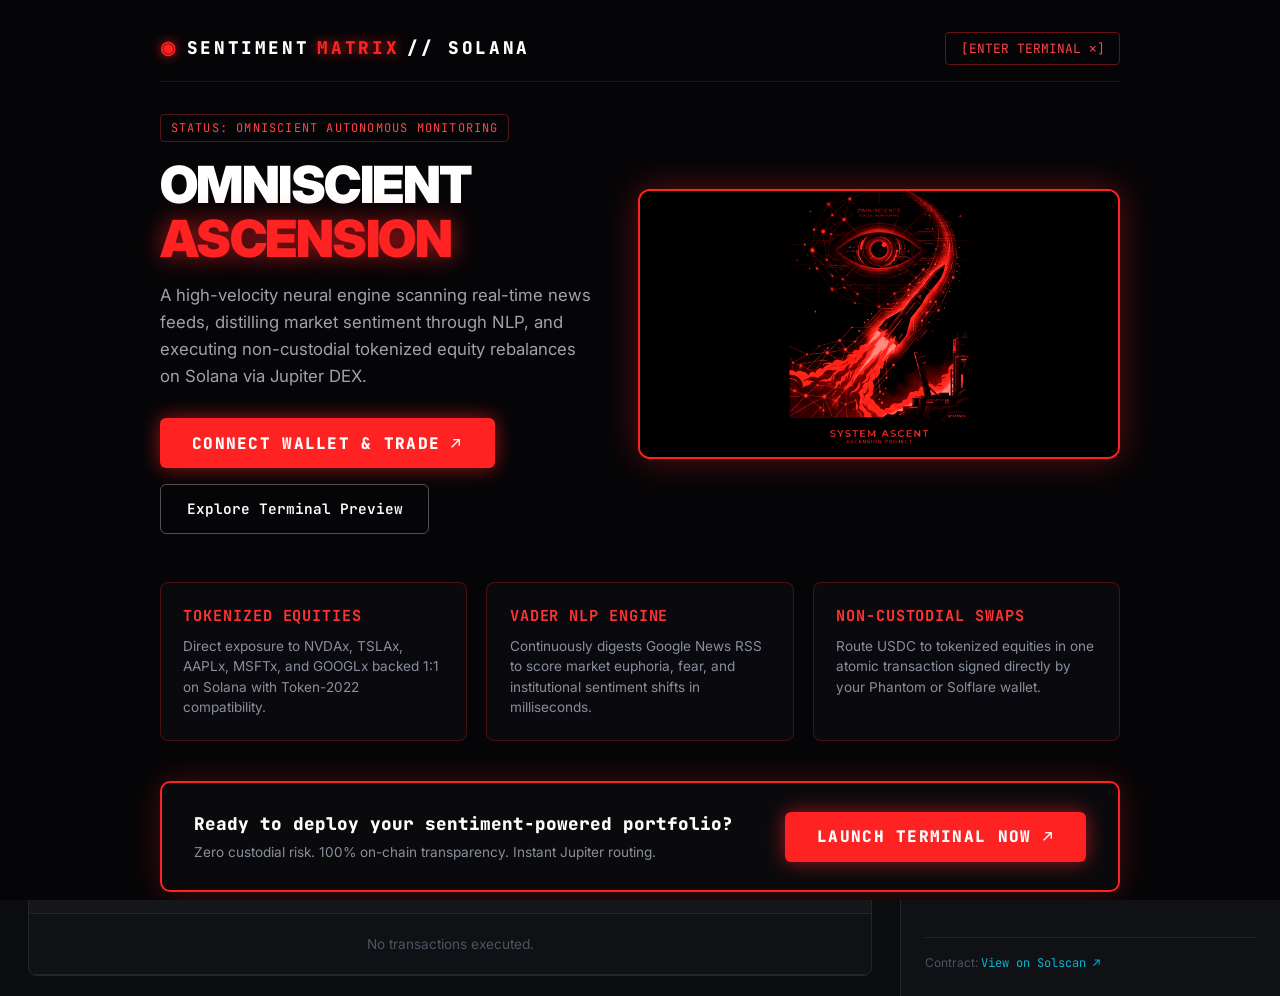
==== commit 80c4d5b2: "feat: gamified pump.fun aesthetic, prominent sentiment meter with live trickling, animated news cycl" ====
--- a/frontend/index.html
+++ b/frontend/index.html
@@ -9,6 +9,90 @@
 </head>
 <body>
 
+  <!-- Moving Stock Ticker Tape -->
+  <div class="ticker-tape-container">
+    <div class="ticker-tape-track" id="ticker-tape-track">
+      <span class="ticker-item"><span class="ticker-dot"></span> $NVDAx $182.40 <span class="ticker-pill pos">+4.2%</span></span>
+      <span class="ticker-item"><span class="ticker-dot red"></span> $TSLAx $241.10 <span class="ticker-pill neg">-1.8%</span></span>
+      <span class="ticker-item"><span class="ticker-dot"></span> $AAPLx $230.15 <span class="ticker-pill pos">+0.8%</span></span>
+      <span class="ticker-item"><span class="ticker-dot"></span> $MSFTx $448.20 <span class="ticker-pill pos">+2.1%</span></span>
+      <span class="ticker-item"><span class="ticker-dot red"></span> $GOOGLx $179.90 <span class="ticker-pill neg">-0.4%</span></span>
+      <span class="ticker-item"><span class="ticker-dot"></span> $USDC $1.00 <span class="ticker-pill pos">PEG 1.0</span></span>
+      <span class="ticker-item"><span class="ticker-dot"></span> ⚡ JUPITER v2 ROUTING ACTIVE</span>
+    </div>
+  </div>
+
+  <!-- ═══════════════════════════════════════════════════════════════
+       MODERN APP-STYLE STARK MONOCHROMATIC BLACK & RED LANDING PAGE
+       ═══════════════════════════════════════════════════════════════ -->
+  <div class="landing-page-modal" id="landing-page-modal">
+    <div class="landing-wrapper">
+      <div class="landing-top-nav">
+        <div class="landing-logo">
+          <span>◉</span> SENTIMENT<span>MATRIX</span> // SOLANA
+        </div>
+        <button class="landing-close-btn" onclick="closeLanding()">
+          [ENTER TERMINAL ✕]
+        </button>
+      </div>
+
+      <div class="landing-hero-showcase">
+        <div class="landing-text-side">
+          <div style="display:inline-block; font-family:var(--font-mono); font-size:0.75rem; color:#ff4444; border:1px solid rgba(255,68,68,0.3); padding:0.25rem 0.6rem; border-radius:4px; margin-bottom:1rem; text-transform:uppercase; letter-spacing:0.1em;">
+            Status: Omniscient Autonomous Monitoring
+          </div>
+          <h1>
+            OMNISCIENT <span class="red-glow">ASCENSION</span>
+          </h1>
+          <p>
+            A high-velocity neural engine scanning real-time news feeds, distilling market sentiment through NLP, and executing non-custodial tokenized equity rebalances on Solana via Jupiter DEX.
+          </p>
+          <div style="display:flex; gap:1rem; flex-wrap:wrap;">
+            <button class="btn-landing-primary" onclick="launchTerminalWithWallet()">
+              Connect Wallet & Trade ↗
+            </button>
+            <button class="btn-landing-secondary" onclick="closeLanding()">
+              Explore Terminal Preview
+            </button>
+          </div>
+        </div>
+
+        <div class="landing-image-side">
+          <img src="assets/xstocks_landing_hero.jpg" alt="Omniscient Matrix Rocket" class="landing-hero-img-element">
+        </div>
+      </div>
+
+      <div class="landing-feature-grid">
+        <div class="landing-feat-card">
+          <h3>Tokenized Equities</h3>
+          <p>Direct exposure to NVDAx, TSLAx, AAPLx, MSFTx, and GOOGLx backed 1:1 on Solana with Token-2022 compatibility.</p>
+        </div>
+        <div class="landing-feat-card">
+          <h3>VADER NLP Engine</h3>
+          <p>Continuously digests Google News RSS to score market euphoria, fear, and institutional sentiment shifts in milliseconds.</p>
+        </div>
+        <div class="landing-feat-card">
+          <h3>Non-Custodial Swaps</h3>
+          <p>Route USDC to tokenized equities in one atomic transaction signed directly by your Phantom or Solflare wallet.</p>
+        </div>
+      </div>
+
+      <div class="landing-cta-box">
+        <div>
+          <div style="font-family:var(--font-mono); font-size:1.1rem; font-weight:800; color:#fff; margin-bottom:0.3rem;">
+            Ready to deploy your sentiment-powered portfolio?
+          </div>
+          <div style="color:#888e9b; font-size:0.85rem;">
+            Zero custodial risk. 100% on-chain transparency. Instant Jupiter routing.
+          </div>
+        </div>
+        <button class="btn-landing-primary" onclick="launchTerminalWithWallet()">
+          Launch Terminal Now ↗
+        </button>
+      </div>
+    </div>
+  </div>
+
   <!-- Top Navigation Header -->
   <header class="terminal-nav">
     <div class="terminal-title-bar">
@@ -16,9 +100,9 @@
         <span class="brand-badge">◉</span> Sentiment<span style="color:#7e8494; font-weight:400; margin-left:3px;">Meter</span>
       </a>
       <span>•</span>
-      <span style="font-size:0.78rem; color:var(--text-dim); font-family:var(--font-mono); cursor:pointer;" id="landing-toggle-btn" onclick="toggleLanding()">
-        [Toggle Guide]
-      </span>
+      <button style="background:rgba(255,34,34,0.15); border:1px solid rgba(255,34,34,0.4); color:#ff6666; font-size:0.75rem; font-family:var(--font-mono); padding:0.2rem 0.55rem; border-radius:4px; cursor:pointer; font-weight:700;" onclick="openLanding()">
+        🚀 Story & Landing
+      </button>
       <span>•</span>
       <span class="updated-tag" id="last-updated-clock">updated --:--:--</span>
     </div>
@@ -48,27 +132,100 @@
     <!-- Left: Data Grid & Interactive Controls -->
     <section class="main-view">
       
-      <!-- Landing Intro Hero Banner (Collapsible) -->
-      <div class="landing-banner" id="landing-hero-banner">
-        <div class="landing-grid-bg"></div>
-        <div class="landing-content">
-          <div class="landing-left">
-            <h1>Autonomous <span class="glow-green">xStock Rebalancing</span> on Solana</h1>
-            <p>
-              Sentiment Meter evaluates Google News RSS, scores polarity and emotion using NLP, 
-              benchmarks prices via Pyth Hermes, and executes non-custodial swaps between Solana equity tokens and USDC via Jupiter DEX.
-            </p>
-            <div class="landing-features-row">
-              <div class="feat-item"><span class="feat-dot"></span> Google News VADER NLP</div>
-              <div class="feat-item"><span class="feat-dot"></span> Pyth Network Feeds</div>
-              <div class="feat-item"><span class="feat-dot"></span> Jupiter v1 Routing</div>
-              <div class="feat-item"><span class="feat-dot"></span> Client-Side Approval</div>
+      <!-- ═══════════════════════════════════════════════════════════════
+           PROMINENT GAMIFIED SENTIMENT COMMAND CENTER (PUMP.FUN STYLE)
+           ═══════════════════════════════════════════════════════════════ -->
+      <div class="sentiment-hero-card">
+        <div class="sentiment-hero-header">
+          <div class="sentiment-hero-title-group">
+            <span class="pulse-beacon"></span>
+            <span class="sentiment-hero-title">Omniscient Sentiment Radar</span>
+            <span class="sentiment-micro-trickle" id="sentiment-status-tag" style="background:rgba(34,197,94,0.15); color:#4ade80; border:1px solid rgba(34,197,94,0.3);">
+              LIVE VOLATILITY: HIGH
+            </span>
+          </div>
+
+          <div class="king-of-the-hill-badge" id="king-badge">
+            <span>👑 KING OF SENTIMENT:</span>
+            <strong id="king-ticker">$NVDA (+84% BULL)</strong>
+          </div>
+        </div>
+
+        <div class="sentiment-grid">
+          <!-- Dial Box with Live Trickling Animation -->
+          <div class="sentiment-dial-box">
+            <div class="sentiment-dial-label">Market Psyche Index</div>
+            <div class="sentiment-dial-score score-trickle-up" id="hero-dial-score">
+              <span id="hero-dial-sign">+</span><span id="hero-dial-val">0.68</span>
             </div>
-          </div>
-          <div>
-            <button class="rebalance-action-btn" id="hero-action-btn" style="padding:0.65rem 1.4rem; font-size:0.88rem;" onclick="handleHeroButtonClick()">
-              <span>Connect Wallet to Trade ↗</span>
+            <div style="font-size:0.75rem; font-family:var(--font-mono); color:var(--text-dim);" id="hero-dial-mood">
+              🟢 EUPHORIA / ACCUMULATION
+            </div>
+            <div style="margin-top:0.4rem; font-size:0.68rem; color:#64748b; font-family:var(--font-mono);">
+              <span id="trickle-indicator">⚡ TRICKLING: ▲ +0.002</span>
+            </div>
+          </div>
+
+          <!-- Tug of War Sentiment Bar -->
+          <div class="sentiment-gauge-center">
+            <div class="tug-of-war-header">
+              <span style="color:#4ade80;">BULL MOMENTUM: <span id="tug-bull-pct">74%</span></span>
+              <span style="color:#f87171;">BEAR FUD: <span id="tug-bear-pct">26%</span></span>
+            </div>
+            <div class="tug-of-war-track">
+              <div class="tug-fill-bull" id="tug-fill-bull" style="width: 74%;"></div>
+              <div class="tug-fill-bear"></div>
+              <div class="tug-divider" id="tug-divider" style="left: 74%;"></div>
+            </div>
+            <div class="tug-legend">
+              <span>Sentiment Weighted Strategy: <strong>xStocks Overweight</strong></span>
+              <span style="color:var(--accent-cyan); font-family:var(--font-mono);">1-Click Rebalance</span>
+            </div>
+          </div>
+
+          <!-- Gamified Action Column -->
+          <div class="sentiment-actions-column">
+            <button class="btn-gamified green" onclick="initiateRebalanceFlow()">
+              <span>⚡ DEGEN REBALANCE</span>
             </button>
+            <button class="btn-gamified" onclick="openDirectSwapModal(selectedTicker)">
+              <span>⇄ SWAP $USDC ↔ $<span id="hero-active-stock">NVDA</span></span>
+            </button>
+            <button class="btn-gamified" onclick="openLanding()" style="border-color:#ff4444; color:#ff6666;">
+              <span>🚀 PROJECT LORE</span>
+            </button>
+          </div>
+        </div>
+      </div>
+
+      <!-- ═══════════════════════════════════════════════════════════════
+           BREAKING NEWS CATALYST DUEL (BUMP & BURST ANIMATIONS)
+           ═══════════════════════════════════════════════════════════════ -->
+      <div class="gamified-news-cycler" id="gamified-news-cycler">
+        <div class="news-cycler-header">
+          <div class="news-radar-tag">
+            <span class="pulse-beacon" style="background:#38bdf8; box-shadow:0 0 10px #38bdf8;"></span>
+            <span>Live RSS Catalyst Radar • Real-Time Sentiment Pulse</span>
+          </div>
+          <div style="font-family:var(--font-mono); color:var(--text-dim); font-size:0.7rem;" id="news-timer-tag">
+            Cycling intel in 3s...
+          </div>
+        </div>
+
+        <div class="news-burst-container" id="news-burst-slot">
+          <div class="active-news-card" id="cycler-card">
+            <div class="news-card-content">
+              <div class="news-card-source" id="cycler-source">
+                <span>Google News Finance</span> • <span id="cycler-stock">$NVDAx</span>
+              </div>
+              <a href="#" target="_blank" class="news-card-headline" id="cycler-headline">
+                Scanning global headlines for tokenized equity signals...
+              </a>
+            </div>
+            <div class="news-impact-tag pos" id="cycler-impact">
+              <span id="cycler-impact-num">+0.68</span>
+              <span style="font-size:0.6rem; font-weight:600;">CATALYST</span>
+            </div>
           </div>
         </div>
       </div>
@@ -441,7 +598,7 @@
   <script>
     const API_BASE = window.location.hostname === 'localhost' || window.location.hostname === '127.0.0.1'
       ? 'http://localhost:8000'
-      : '';
+      : 'https://sentiment-meter-production.up.railway.app';
 
     let allData = { portfolio: {}, target_weights: {}, sentiment_scores: {} };
     let selectedTicker = 'NVDA';
@@ -451,15 +608,49 @@
     let pendingRebalanceData = null;
     let swapDirection = 'BUY'; // 'BUY' (USDC -> Stock) or 'SELL' (Stock -> USDC)
 
+    // ── Landing Page Modal Controls ──
+    function openLanding() {
+      const modal = document.getElementById('landing-page-modal');
+      if (modal) modal.classList.remove('hidden');
+    }
+
+    function closeLanding() {
+      const modal = document.getElementById('landing-page-modal');
+      if (modal) modal.classList.add('hidden');
+      localStorage.setItem('sm_landing_seen', 'true');
+    }
+
+    function toggleLanding() {
+      const modal = document.getElementById('landing-page-modal');
+      if (modal) {
+        if (modal.classList.contains('hidden')) {
+          openLanding();
+        } else {
+          closeLanding();
+        }
+      }
+    }
+
+    function launchTerminalWithWallet() {
+      closeLanding();
+      openWalletModal();
+    }
+
     // ── Initial Boot ──
     window.addEventListener('DOMContentLoaded', async () => {
+      // If user hasn't seen landing, or explicitly clicks, show it
+      if (!connectedWallet && !localStorage.getItem('sm_landing_seen')) {
+        openLanding();
+      } else {
+        closeLanding();
+      }
+
       if (connectedWallet) {
         await fetchWalletUser(connectedWallet);
       } else {
         updateWalletUI();
       }
       await loadData();
-      setInterval(loadData, 60000);
 
       // Auto update share estimate when amount changes in trade modal
       const amtInput = document.getElementById('swap-amount-input');
@@ -487,11 +678,226 @@
         renderTable();
         renderInspector(selectedTicker);
         renderHistory();
+        updateTickerTape();
+        updateSentimentCommandCenter();
+        initNewsCycler();
 
         const now = new Date();
         document.getElementById('last-updated-clock').textContent = 'updated ' + now.toTimeString().split(' ')[0];
       } catch (err) {
         console.error("Fetch error:", err);
+      }
+    }
+
+    // ── Moving Ticker Tape Updater ──
+    function updateTickerTape() {
+      const track = document.getElementById('ticker-tape-track');
+      if (!track) return;
+      const positions = (allData.portfolio && allData.portfolio.positions) || {};
+      const symbols = Object.keys(positions).filter(s => s !== 'USDC');
+      if (!symbols.length) return;
+
+      let html = '';
+      symbols.forEach(sym => {
+        const pos = positions[sym];
+        const price = (pos.price_usd || 1.0).toFixed(2);
+        const change = (pos.change_24h_pct || 0).toFixed(1);
+        const isPos = (pos.change_24h_pct || 0) >= 0;
+        html += `
+          <span class="ticker-item" style="cursor:pointer;" onclick="selectedTicker='${sym}'; renderTable(); renderInspector('${sym}');">
+            <span class="ticker-dot ${isPos ? '' : 'red'}"></span>
+            $${sym}x $${price}
+            <span class="ticker-pill ${isPos ? 'pos' : 'neg'}">${isPos ? '+' : ''}${change}%</span>
+          </span>
+        `;
+      });
+      html += `
+        <span class="ticker-item"><span class="ticker-dot"></span> $USDC $1.00 <span class="ticker-pill pos">PEG 1.00</span></span>
+        <span class="ticker-item"><span class="ticker-dot"></span> ⚡ JUPITER v2 DEX ROUTING</span>
+        <span class="ticker-item"><span class="ticker-dot"></span> 🤖 VADER NLP SENTIMENT REBALANCING</span>
+      `;
+      track.innerHTML = html + html;
+    }
+
+    // ── Prominent Sentiment Command Center Engine ──
+    let baseSentimentScore = 0.68;
+    let currentTrickleOffset = 0.0;
+    let trickleInterval = null;
+
+    function updateSentimentCommandCenter() {
+      const sentiments = allData.sentiment_scores || {};
+      const symbols = Object.keys(sentiments);
+      if (!symbols.length) return;
+
+      let totalCompound = 0;
+      let highestBull = { sym: 'NVDA', score: -2 };
+
+      symbols.forEach(sym => {
+        const s = sentiments[sym] || {};
+        const score = s.compound_score !== undefined ? s.compound_score : 0;
+        totalCompound += score;
+        if (score > highestBull.score) {
+          highestBull = { sym, score };
+        }
+      });
+
+      const avgCompound = totalCompound / symbols.length;
+      baseSentimentScore = avgCompound;
+
+      // Update King of the Hill
+      const kingBadge = document.getElementById('king-ticker');
+      if (kingBadge) {
+        const pct = Math.round(((highestBull.score + 1) / 2) * 100);
+        kingBadge.textContent = `$${highestBull.sym} (${pct}% BULL)`;
+      }
+
+      // Update active stock in swap button
+      const activeStockEl = document.getElementById('hero-active-stock');
+      if (activeStockEl) {
+        activeStockEl.textContent = selectedTicker;
+      }
+
+      // Update Tug of War
+      const bullPct = Math.min(88, Math.max(12, Math.round(((avgCompound + 1) / 2) * 100)));
+      const bearPct = 100 - bullPct;
+
+      const bullPctEl = document.getElementById('tug-bull-pct');
+      const bearPctEl = document.getElementById('tug-bear-pct');
+      const fillBullEl = document.getElementById('tug-fill-bull');
+      const dividerEl = document.getElementById('tug-divider');
+
+      if (bullPctEl) bullPctEl.textContent = bullPct + '%';
+      if (bearPctEl) bearPctEl.textContent = bearPct + '%';
+      if (fillBullEl) fillBullEl.style.width = bullPct + '%';
+      if (dividerEl) dividerEl.style.left = bullPct + '%';
+
+      startTrickleAnimation();
+    }
+
+    function startTrickleAnimation() {
+      if (trickleInterval) clearInterval(trickleInterval);
+
+      trickleInterval = setInterval(() => {
+        const delta = (Math.random() - 0.48) * 0.008;
+        currentTrickleOffset = Math.max(-0.035, Math.min(0.035, currentTrickleOffset + delta));
+
+        const liveScore = baseSentimentScore + currentTrickleOffset;
+        const signEl = document.getElementById('hero-dial-sign');
+        const valEl = document.getElementById('hero-dial-val');
+        const dialBox = document.getElementById('hero-dial-score');
+        const moodEl = document.getElementById('hero-dial-mood');
+        const indicatorEl = document.getElementById('trickle-indicator');
+
+        if (!valEl || !signEl) return;
+
+        signEl.textContent = liveScore >= 0 ? '+' : '';
+        valEl.textContent = liveScore.toFixed(3);
+
+        const isTickUp = delta >= 0;
+        if (dialBox) {
+          dialBox.className = 'sentiment-dial-score ' + (isTickUp ? 'score-trickle-up' : 'score-trickle-down');
+        }
+
+        if (indicatorEl) {
+          indicatorEl.innerHTML = isTickUp 
+            ? `<span style="color:#4ade80;">⚡ TRICKLING: ▲ +${Math.abs(delta).toFixed(4)}</span>`
+            : `<span style="color:#f87171;">⚡ TRICKLING: ▼ -${Math.abs(delta).toFixed(4)}</span>`;
+        }
+
+        if (moodEl) {
+          if (liveScore >= 0.35) {
+            moodEl.innerHTML = '<span style="color:#4ade80;">🟢 EUPHORIA // AGGRESSIVE ROTATION</span>';
+          } else if (liveScore >= 0.05) {
+            moodEl.innerHTML = '<span style="color:#86efac;">🟢 MODERATE BULL BIAS // ACCUMULATION</span>';
+          } else if (liveScore >= -0.15) {
+            moodEl.innerHTML = '<span style="color:#e2e8f0;">⚪ NEUTRAL RANGE // DEFENSIVE HOLD</span>';
+          } else {
+            moodEl.innerHTML = '<span style="color:#f87171;">🔴 PANIC FUD // RISK-OFF CASH ROTATION</span>';
+          }
+        }
+      }, 900);
+    }
+
+    // ── Looping News Cycler with Bump & Burst Animations ──
+    let allNewsArticles = [];
+    let currentNewsIndex = 0;
+    let newsCyclerInterval = null;
+
+    function initNewsCycler() {
+      allNewsArticles = [];
+      const sentiments = allData.sentiment_scores || {};
+      
+      for (const [sym, s] of Object.entries(sentiments)) {
+        if (s.articles && s.articles.length > 0) {
+          s.articles.forEach(art => {
+            allNewsArticles.push({
+              symbol: sym,
+              headline: art.headline,
+              source: art.source || 'Google News',
+              url: art.url || `https://news.google.com/search?q=${sym}%20stock`,
+              compound: art.compound !== undefined ? art.compound : (s.compound_score || 0)
+            });
+          });
+        }
+      }
+
+      if (!allNewsArticles.length) {
+        allNewsArticles = [
+          { symbol: 'NVDA', headline: 'NVIDIA AI chip demand expands across tokenized markets and cloud clusters', source: 'Reuters', url: 'https://news.google.com', compound: 0.65 },
+          { symbol: 'TSLA', headline: 'Tesla autonomous fleet expansion accelerates into new territories', source: 'Bloomberg', url: 'https://news.google.com', compound: -0.32 },
+          { symbol: 'MSFT', headline: 'Microsoft Azure enterprise AI adoption breaks multi-quarter records', source: 'CNBC', url: 'https://news.google.com', compound: 0.54 },
+          { symbol: 'AAPL', headline: 'Apple boosts hardware ecosystem with integrated privacy compute models', source: 'WSJ', url: 'https://news.google.com', compound: 0.28 },
+          { symbol: 'GOOGL', headline: 'Alphabet scales Gemini enterprise deployments across Fortune 500', source: 'TechCrunch', url: 'https://news.google.com', compound: 0.44 }
+        ];
+      }
+
+      if (newsCyclerInterval) clearInterval(newsCyclerInterval);
+      
+      displayNewsItem(allNewsArticles[0]);
+
+      newsCyclerInterval = setInterval(() => {
+        currentNewsIndex = (currentNewsIndex + 1) % allNewsArticles.length;
+        bumpToNextNews(allNewsArticles[currentNewsIndex]);
+      }, 3400);
+    }
+
+    function bumpToNextNews(item) {
+      const card = document.getElementById('cycler-card');
+      const cyclerBox = document.getElementById('gamified-news-cycler');
+      if (!card || !cyclerBox) return;
+
+      card.classList.add('bumping-out');
+
+      setTimeout(() => {
+        displayNewsItem(item);
+        card.classList.remove('bumping-out');
+
+        const isPos = item.compound >= 0;
+        cyclerBox.classList.remove('burst-flicker-pos', 'burst-flicker-neg');
+        void cyclerBox.offsetWidth; // Force reflow
+        cyclerBox.classList.add(isPos ? 'burst-flicker-pos' : 'burst-flicker-neg');
+      }, 280);
+    }
+
+    function displayNewsItem(item) {
+      const sourceEl = document.getElementById('cycler-source');
+      const headlineEl = document.getElementById('cycler-headline');
+      const impactEl = document.getElementById('cycler-impact');
+      const impactNumEl = document.getElementById('cycler-impact-num');
+
+      if (!item) return;
+
+      if (sourceEl) {
+        sourceEl.innerHTML = `<span>${item.source}</span> • <strong style="color:#38bdf8;">$${item.symbol}x</strong>`;
+      }
+      if (headlineEl) {
+        headlineEl.textContent = item.headline;
+        headlineEl.href = item.url;
+      }
+      if (impactEl && impactNumEl) {
+        const isPos = item.compound >= 0;
+        impactEl.className = 'news-impact-tag ' + (isPos ? 'pos' : 'neg');
+        impactNumEl.textContent = (isPos ? '+' : '') + item.compound.toFixed(2);
       }
     }
 
@@ -547,6 +953,7 @@
       connectedWallet = addr;
       localStorage.setItem('sm_wallet_address', addr);
       closeWalletModal();
+      closeLanding();
       await fetchWalletUser(addr);
       await loadData();
       showToast(`Wallet connected as ${currentUserProfile ? currentUserProfile.display_name : 'Trader'}!`);
@@ -690,6 +1097,8 @@
           selectedTicker = sym;
           renderTable();
           renderInspector(sym);
+          const activeStockEl = document.getElementById('hero-active-stock');
+          if (activeStockEl && sym !== 'USDC') activeStockEl.textContent = sym;
           if (sym !== 'USDC' && !e.target.closest('button')) {
             openDirectSwapModal(sym);
           }
--- a/frontend/style.css
+++ b/frontend/style.css
@@ -989,4 +989,734 @@
 @keyframes pulseCard {
   from { border-color: rgba(34, 197, 94, 0.2); }
   to { border-color: rgba(34, 197, 94, 0.5); }
+}
+
+/* ═══════════════════════════════════════════════════════════════
+   GAMIFIED PUMP.FUN-INSPIRED AESTHETIC & LIVE TICKER TAPE
+   ═══════════════════════════════════════════════════════════════ */
+
+/* Top Moving Ticker Tape */
+.ticker-tape-container {
+  background: #07080a;
+  border-bottom: 1px solid rgba(255, 255, 255, 0.1);
+  overflow: hidden;
+  white-space: nowrap;
+  position: relative;
+  height: 32px;
+  display: flex;
+  align-items: center;
+  z-index: 60;
+}
+
+.ticker-tape-track {
+  display: inline-flex;
+  gap: 2.5rem;
+  animation: tickerScroll 24s linear infinite;
+  padding-left: 100%;
+}
+
+.ticker-tape-container:hover .ticker-tape-track {
+  animation-play-state: paused;
+}
+
+@keyframes tickerScroll {
+  0% { transform: translate3d(0, 0, 0); }
+  100% { transform: translate3d(-100%, 0, 0); }
+}
+
+.ticker-item {
+  display: inline-flex;
+  align-items: center;
+  gap: 0.45rem;
+  font-family: var(--font-mono);
+  font-size: 0.75rem;
+  font-weight: 600;
+  color: #e2e8f0;
+}
+
+.ticker-dot {
+  width: 6px;
+  height: 6px;
+  border-radius: 50%;
+  background: #22c55e;
+  box-shadow: 0 0 6px #22c55e;
+  display: inline-block;
+}
+
+.ticker-dot.red {
+  background: #ef4444;
+  box-shadow: 0 0 6px #ef4444;
+}
+
+.ticker-pill {
+  font-size: 0.68rem;
+  padding: 0.1rem 0.35rem;
+  border-radius: 4px;
+  font-weight: 700;
+}
+
+.ticker-pill.pos {
+  background: rgba(34, 197, 94, 0.15);
+  color: #4ade80;
+  border: 1px solid rgba(34, 197, 94, 0.3);
+}
+
+.ticker-pill.neg {
+  background: rgba(239, 68, 68, 0.15);
+  color: #f87171;
+  border: 1px solid rgba(239, 68, 68, 0.3);
+}
+
+/* ═══════════════════════════════════════════════════════════════
+   PROMINENT GAMIFIED SENTIMENT COMMAND CENTER / METER
+   ═══════════════════════════════════════════════════════════════ */
+.sentiment-hero-card {
+  background: radial-gradient(circle at 50% 0%, #171a22 0%, #0d0f13 100%);
+  border: 2px solid #232833;
+  border-radius: 12px;
+  padding: 1.4rem 1.6rem;
+  margin-bottom: 1.5rem;
+  position: relative;
+  overflow: hidden;
+  box-shadow: 0 8px 30px rgba(0, 0, 0, 0.6), 0 0 15px rgba(34, 197, 94, 0.08);
+}
+
+.sentiment-hero-card::before {
+  content: '';
+  position: absolute;
+  top: 0; left: 0; right: 0;
+  height: 3px;
+  background: linear-gradient(90deg, #ef4444, #eab308, #22c55e);
+}
+
+.sentiment-hero-header {
+  display: flex;
+  justify-content: space-between;
+  align-items: center;
+  flex-wrap: wrap;
+  gap: 0.8rem;
+  margin-bottom: 1.2rem;
+}
+
+.sentiment-hero-title-group {
+  display: flex;
+  align-items: center;
+  gap: 0.6rem;
+}
+
+.pulse-beacon {
+  display: inline-block;
+  width: 10px;
+  height: 10px;
+  background: #22c55e;
+  border-radius: 50%;
+  box-shadow: 0 0 10px #22c55e;
+  animation: beaconPulse 1.2s infinite;
+}
+
+@keyframes beaconPulse {
+  0%, 100% { transform: scale(1); opacity: 1; }
+  50% { transform: scale(1.5); opacity: 0.5; }
+}
+
+.sentiment-hero-title {
+  font-size: 1.1rem;
+  font-weight: 800;
+  text-transform: uppercase;
+  letter-spacing: 0.06em;
+  color: #fff;
+  display: flex;
+  align-items: center;
+  gap: 0.4rem;
+}
+
+.king-of-the-hill-badge {
+  background: rgba(234, 179, 8, 0.12);
+  border: 1px solid rgba(234, 179, 8, 0.4);
+  color: #facc15;
+  font-family: var(--font-mono);
+  font-size: 0.72rem;
+  font-weight: 700;
+  padding: 0.25rem 0.65rem;
+  border-radius: 20px;
+  display: inline-flex;
+  align-items: center;
+  gap: 0.35rem;
+  box-shadow: 0 0 12px rgba(234, 179, 8, 0.15);
+  animation: kingGlow 2s infinite alternate;
+}
+
+@keyframes kingGlow {
+  from { box-shadow: 0 0 8px rgba(234, 179, 8, 0.2); }
+  to { box-shadow: 0 0 16px rgba(234, 179, 8, 0.5); }
+}
+
+.sentiment-grid {
+  display: grid;
+  grid-template-columns: 240px 1fr 220px;
+  gap: 1.5rem;
+  align-items: center;
+}
+
+@media (max-width: 1024px) {
+  .sentiment-grid {
+    grid-template-columns: 1fr;
+    gap: 1.2rem;
+  }
+}
+
+/* Big Dial Score Box */
+.sentiment-dial-box {
+  background: #0f1217;
+  border: 1px solid #282f3d;
+  border-radius: 10px;
+  padding: 1.1rem;
+  text-align: center;
+  position: relative;
+  box-shadow: inset 0 0 20px rgba(0, 0, 0, 0.5);
+}
+
+.sentiment-dial-score {
+  font-size: 2.8rem;
+  font-weight: 900;
+  font-family: var(--font-mono);
+  line-height: 1;
+  margin: 0.3rem 0;
+  display: flex;
+  align-items: center;
+  justify-content: center;
+  gap: 0.2rem;
+  transition: all 0.3s ease;
+}
+
+.score-trickle-up {
+  color: #22c55e;
+  text-shadow: 0 0 20px rgba(34, 197, 94, 0.6);
+  animation: tickUpPulse 0.4s ease;
+}
+
+.score-trickle-down {
+  color: #ef4444;
+  text-shadow: 0 0 20px rgba(239, 68, 68, 0.6);
+  animation: tickDownPulse 0.4s ease;
+}
+
+@keyframes tickUpPulse {
+  0% { transform: scale(1); }
+  50% { transform: scale(1.08) translateY(-2px); }
+  100% { transform: scale(1); }
+}
+
+@keyframes tickDownPulse {
+  0% { transform: scale(1); }
+  50% { transform: scale(1.08) translateY(2px); }
+  100% { transform: scale(1); }
+}
+
+.sentiment-micro-trickle {
+  font-size: 0.72rem;
+  font-family: var(--font-mono);
+  font-weight: 700;
+  display: inline-block;
+  padding: 0.1rem 0.4rem;
+  border-radius: 4px;
+}
+
+.sentiment-dial-label {
+  font-size: 0.72rem;
+  text-transform: uppercase;
+  letter-spacing: 0.08em;
+  color: var(--text-dim);
+  font-weight: 700;
+}
+
+/* Sentiment Tug-of-War Bar */
+.sentiment-gauge-center {
+  display: flex;
+  flex-direction: column;
+  gap: 0.8rem;
+}
+
+.tug-of-war-header {
+  display: flex;
+  justify-content: space-between;
+  font-size: 0.78rem;
+  font-weight: 700;
+  font-family: var(--font-mono);
+}
+
+.tug-of-war-track {
+  height: 22px;
+  background: #1e232d;
+  border: 1px solid #333a48;
+  border-radius: 12px;
+  position: relative;
+  overflow: hidden;
+  display: flex;
+}
+
+.tug-fill-bull {
+  background: linear-gradient(90deg, #15803d, #22c55e);
+  height: 100%;
+  transition: width 0.6s cubic-bezier(0.34, 1.56, 0.64, 1);
+  box-shadow: 0 0 12px rgba(34, 197, 94, 0.4);
+}
+
+.tug-fill-bear {
+  background: linear-gradient(90deg, #ef4444, #991b1b);
+  height: 100%;
+  flex: 1;
+  box-shadow: 0 0 12px rgba(239, 68, 68, 0.4);
+}
+
+.tug-divider {
+  width: 4px;
+  height: 100%;
+  background: #fff;
+  box-shadow: 0 0 8px #fff, 0 0 16px var(--accent-cyan);
+  position: absolute;
+  top: 0;
+  transform: translateX(-50%);
+  transition: left 0.6s cubic-bezier(0.34, 1.56, 0.64, 1);
+}
+
+.tug-legend {
+  display: flex;
+  justify-content: space-between;
+  font-size: 0.72rem;
+  color: var(--text-muted);
+}
+
+/* Quick Gamified Action Buttons */
+.sentiment-actions-column {
+  display: flex;
+  flex-direction: column;
+  gap: 0.6rem;
+}
+
+.btn-gamified {
+  background: #131720;
+  border: 2px solid #2b3342;
+  color: #fff;
+  font-family: var(--font-mono);
+  font-size: 0.78rem;
+  font-weight: 700;
+  padding: 0.65rem 1rem;
+  border-radius: 8px;
+  cursor: pointer;
+  display: flex;
+  align-items: center;
+  justify-content: center;
+  gap: 0.5rem;
+  transition: all 0.12s ease;
+  box-shadow: 0 4px 0 #1b202a;
+}
+
+.btn-gamified:hover {
+  border-color: #3b82f6;
+  transform: translateY(-1px);
+  box-shadow: 0 5px 0 #1b202a;
+}
+
+.btn-gamified:active {
+  transform: translateY(3px);
+  box-shadow: 0 1px 0 #1b202a;
+}
+
+.btn-gamified.green {
+  background: rgba(34, 197, 94, 0.12);
+  border-color: #22c55e;
+  color: #4ade80;
+  box-shadow: 0 4px 0 #14532d;
+}
+
+.btn-gamified.green:hover {
+  background: rgba(34, 197, 94, 0.22);
+  box-shadow: 0 5px 0 #14532d, 0 0 15px rgba(34, 197, 94, 0.3);
+}
+
+.btn-gamified.green:active {
+  transform: translateY(3px);
+  box-shadow: 0 1px 0 #14532d;
+}
+
+/* ═══════════════════════════════════════════════════════════════
+   GAMIFIED LOOPING NEWS FEED WITH BUMP & BURST ANIMATIONS
+   ═══════════════════════════════════════════════════════════════ */
+.gamified-news-cycler {
+  background: #0e1117;
+  border: 2px solid #222936;
+  border-radius: 10px;
+  padding: 1rem 1.25rem;
+  margin-bottom: 1.25rem;
+  position: relative;
+  overflow: hidden;
+  transition: border-color 0.2s, box-shadow 0.2s;
+}
+
+.gamified-news-cycler.burst-flicker-pos {
+  animation: greenFlickerBurst 0.6s ease-in-out;
+}
+
+.gamified-news-cycler.burst-flicker-neg {
+  animation: redFlickerBurst 0.6s ease-in-out;
+}
+
+@keyframes greenFlickerBurst {
+  0% { border-color: #22c55e; box-shadow: 0 0 25px rgba(34, 197, 94, 0.8), inset 0 0 15px rgba(34, 197, 94, 0.4); }
+  25% { border-color: #00ff88; box-shadow: 0 0 5px rgba(34, 197, 94, 0.2); }
+  50% { border-color: #22c55e; box-shadow: 0 0 30px rgba(34, 197, 94, 0.9), inset 0 0 20px rgba(34, 197, 94, 0.5); }
+  75% { border-color: #15803d; box-shadow: 0 0 10px rgba(34, 197, 94, 0.3); }
+  100% { border-color: #222936; box-shadow: none; }
+}
+
+@keyframes redFlickerBurst {
+  0% { border-color: #ef4444; box-shadow: 0 0 25px rgba(239, 68, 68, 0.8), inset 0 0 15px rgba(239, 68, 68, 0.4); }
+  25% { border-color: #ff3366; box-shadow: 0 0 5px rgba(239, 68, 68, 0.2); }
+  50% { border-color: #ef4444; box-shadow: 0 0 30px rgba(239, 68, 68, 0.9), inset 0 0 20px rgba(239, 68, 68, 0.5); }
+  75% { border-color: #991b1b; box-shadow: 0 0 10px rgba(239, 68, 68, 0.3); }
+  100% { border-color: #222936; box-shadow: none; }
+}
+
+.news-cycler-header {
+  display: flex;
+  justify-content: space-between;
+  align-items: center;
+  margin-bottom: 0.75rem;
+  font-size: 0.75rem;
+}
+
+.news-radar-tag {
+  display: inline-flex;
+  align-items: center;
+  gap: 0.4rem;
+  font-family: var(--font-mono);
+  font-weight: 700;
+  color: #38bdf8;
+  text-transform: uppercase;
+  letter-spacing: 0.06em;
+}
+
+.news-burst-container {
+  min-height: 72px;
+  position: relative;
+}
+
+.active-news-card {
+  display: flex;
+  justify-content: space-between;
+  align-items: center;
+  gap: 1rem;
+  animation: bumpImpactIn 0.45s cubic-bezier(0.175, 0.885, 0.32, 1.275);
+}
+
+.active-news-card.bumping-out {
+  animation: bumpImpactOut 0.35s ease-in forwards;
+}
+
+@keyframes bumpImpactIn {
+  0% {
+    opacity: 0;
+    transform: translateY(20px) scale(0.95);
+  }
+  60% {
+    opacity: 1;
+    transform: translateY(-4px) scale(1.02);
+  }
+  80% {
+    transform: translateY(2px) scale(0.99);
+  }
+  100% {
+    opacity: 1;
+    transform: translateY(0) scale(1);
+  }
+}
+
+@keyframes bumpImpactOut {
+  0% {
+    opacity: 1;
+    transform: translateY(0) scale(1);
+  }
+  100% {
+    opacity: 0;
+    transform: translateY(-24px) scale(0.92);
+  }
+}
+
+.news-card-content {
+  flex: 1;
+}
+
+.news-card-source {
+  font-size: 0.7rem;
+  color: var(--text-dim);
+  font-family: var(--font-mono);
+  margin-bottom: 0.2rem;
+  display: flex;
+  align-items: center;
+  gap: 0.5rem;
+}
+
+.news-card-headline {
+  color: #fff;
+  font-size: 0.92rem;
+  font-weight: 600;
+  text-decoration: none;
+  line-height: 1.35;
+  display: block;
+}
+
+.news-card-headline:hover {
+  color: #38bdf8;
+  text-decoration: underline;
+}
+
+.news-impact-tag {
+  font-family: var(--font-mono);
+  font-size: 0.78rem;
+  font-weight: 800;
+  padding: 0.4rem 0.75rem;
+  border-radius: 6px;
+  white-space: nowrap;
+  display: flex;
+  flex-direction: column;
+  align-items: center;
+  justify-content: center;
+}
+
+.news-impact-tag.pos {
+  background: rgba(34, 197, 94, 0.15);
+  border: 1px solid rgba(34, 197, 94, 0.4);
+  color: #4ade80;
+}
+
+.news-impact-tag.neg {
+  background: rgba(239, 68, 68, 0.15);
+  border: 1px solid rgba(239, 68, 68, 0.4);
+  color: #f87171;
+}
+
+/* ═══════════════════════════════════════════════════════════════
+   MODERN APP-STYLE STARK MONOCHROMATIC BLACK & RED LANDING PAGE
+   ═══════════════════════════════════════════════════════════════ */
+.landing-page-modal {
+  position: fixed;
+  inset: 0;
+  background: #050507;
+  z-index: 10000;
+  overflow-y: auto;
+  display: flex;
+  flex-direction: column;
+  align-items: center;
+  padding: 2rem 1.5rem;
+  opacity: 1;
+  transition: opacity 0.3s ease, visibility 0.3s ease;
+}
+
+.landing-page-modal.hidden {
+  opacity: 0;
+  visibility: hidden;
+  pointer-events: none;
+}
+
+.landing-wrapper {
+  max-width: 960px;
+  width: 100%;
+  margin: auto;
+  position: relative;
+}
+
+.landing-top-nav {
+  display: flex;
+  justify-content: space-between;
+  align-items: center;
+  width: 100%;
+  margin-bottom: 2rem;
+  border-bottom: 1px solid rgba(255, 34, 34, 0.2);
+  padding-bottom: 1rem;
+}
+
+.landing-logo {
+  font-family: var(--font-mono);
+  font-size: 1.1rem;
+  font-weight: 800;
+  letter-spacing: 0.15em;
+  text-transform: uppercase;
+  color: #fff;
+  display: flex;
+  align-items: center;
+  gap: 0.5rem;
+}
+
+.landing-logo span {
+  color: #ff2222;
+  text-shadow: 0 0 12px rgba(255, 34, 34, 0.8);
+}
+
+.landing-close-btn {
+  background: transparent;
+  border: 1px solid rgba(255, 34, 34, 0.4);
+  color: #ff4444;
+  font-family: var(--font-mono);
+  font-size: 0.8rem;
+  padding: 0.45rem 0.9rem;
+  border-radius: 4px;
+  cursor: pointer;
+  transition: all 0.2s;
+}
+
+.landing-close-btn:hover {
+  background: #ff2222;
+  color: #fff;
+  box-shadow: 0 0 15px rgba(255, 34, 34, 0.6);
+}
+
+.landing-hero-showcase {
+  display: grid;
+  grid-template-columns: 1fr 1.1fr;
+  gap: 2.5rem;
+  align-items: center;
+  margin-bottom: 3rem;
+}
+
+@media (max-width: 850px) {
+  .landing-hero-showcase {
+    grid-template-columns: 1fr;
+    text-align: center;
+  }
+}
+
+.landing-text-side h1 {
+  font-size: 3.2rem;
+  font-weight: 900;
+  line-height: 1.05;
+  letter-spacing: -0.03em;
+  text-transform: uppercase;
+  color: #fff;
+  margin-bottom: 1rem;
+}
+
+.landing-text-side h1 .red-glow {
+  color: #ff2222;
+  text-shadow: 0 0 25px rgba(255, 34, 34, 0.7);
+  display: block;
+}
+
+.landing-text-side p {
+  color: #a1a1aa;
+  font-size: 1.05rem;
+  line-height: 1.6;
+  margin-bottom: 1.8rem;
+  font-family: var(--font-sans);
+}
+
+.landing-image-side {
+  position: relative;
+  border: 2px solid #ff2222;
+  border-radius: 12px;
+  overflow: hidden;
+  box-shadow: 0 0 35px rgba(255, 34, 34, 0.35), inset 0 0 20px rgba(255, 34, 34, 0.2);
+  background: #000;
+}
+
+.landing-hero-img-element {
+  width: 100%;
+  height: auto;
+  display: block;
+  filter: contrast(1.15) brightness(1.05);
+}
+
+.landing-feature-grid {
+  display: grid;
+  grid-template-columns: repeat(3, 1fr);
+  gap: 1.2rem;
+  margin-bottom: 2.5rem;
+}
+
+@media (max-width: 768px) {
+  .landing-feature-grid {
+    grid-template-columns: 1fr;
+  }
+}
+
+.landing-feat-card {
+  background: #0a0a0e;
+  border: 1px solid rgba(255, 34, 34, 0.25);
+  padding: 1.4rem;
+  border-radius: 8px;
+  transition: all 0.2s;
+}
+
+.landing-feat-card:hover {
+  border-color: #ff2222;
+  box-shadow: 0 0 20px rgba(255, 34, 34, 0.2);
+  transform: translateY(-2px);
+}
+
+.landing-feat-card h3 {
+  color: #ff3333;
+  font-family: var(--font-mono);
+  font-size: 0.95rem;
+  text-transform: uppercase;
+  letter-spacing: 0.06em;
+  margin-bottom: 0.5rem;
+}
+
+.landing-feat-card p {
+  color: #888e9b;
+  font-size: 0.85rem;
+  line-height: 1.5;
+}
+
+.landing-cta-box {
+  background: #0a0a0d;
+  border: 2px solid #ff2222;
+  border-radius: 10px;
+  padding: 1.75rem 2rem;
+  display: flex;
+  justify-content: space-between;
+  align-items: center;
+  flex-wrap: wrap;
+  gap: 1.5rem;
+  box-shadow: 0 0 30px rgba(255, 34, 34, 0.25);
+}
+
+.btn-landing-primary {
+  background: #ff2222;
+  border: none;
+  color: #fff;
+  font-family: var(--font-mono);
+  font-size: 1rem;
+  font-weight: 800;
+  text-transform: uppercase;
+  letter-spacing: 0.08em;
+  padding: 0.9rem 2rem;
+  border-radius: 6px;
+  cursor: pointer;
+  transition: all 0.15s;
+  box-shadow: 0 0 20px rgba(255, 34, 34, 0.6);
+}
+
+.btn-landing-primary:hover {
+  background: #ff4444;
+  box-shadow: 0 0 35px rgba(255, 34, 34, 0.9);
+  transform: scale(1.03);
+}
+
+.btn-landing-secondary {
+  background: transparent;
+  border: 1px solid rgba(255, 255, 255, 0.3);
+  color: #fff;
+  font-family: var(--font-mono);
+  font-size: 0.9rem;
+  font-weight: 600;
+  padding: 0.9rem 1.6rem;
+  border-radius: 6px;
+  cursor: pointer;
+  transition: all 0.15s;
+}
+
+.btn-landing-secondary:hover {
+  border-color: #fff;
+  background: rgba(255, 255, 255, 0.05);
 }
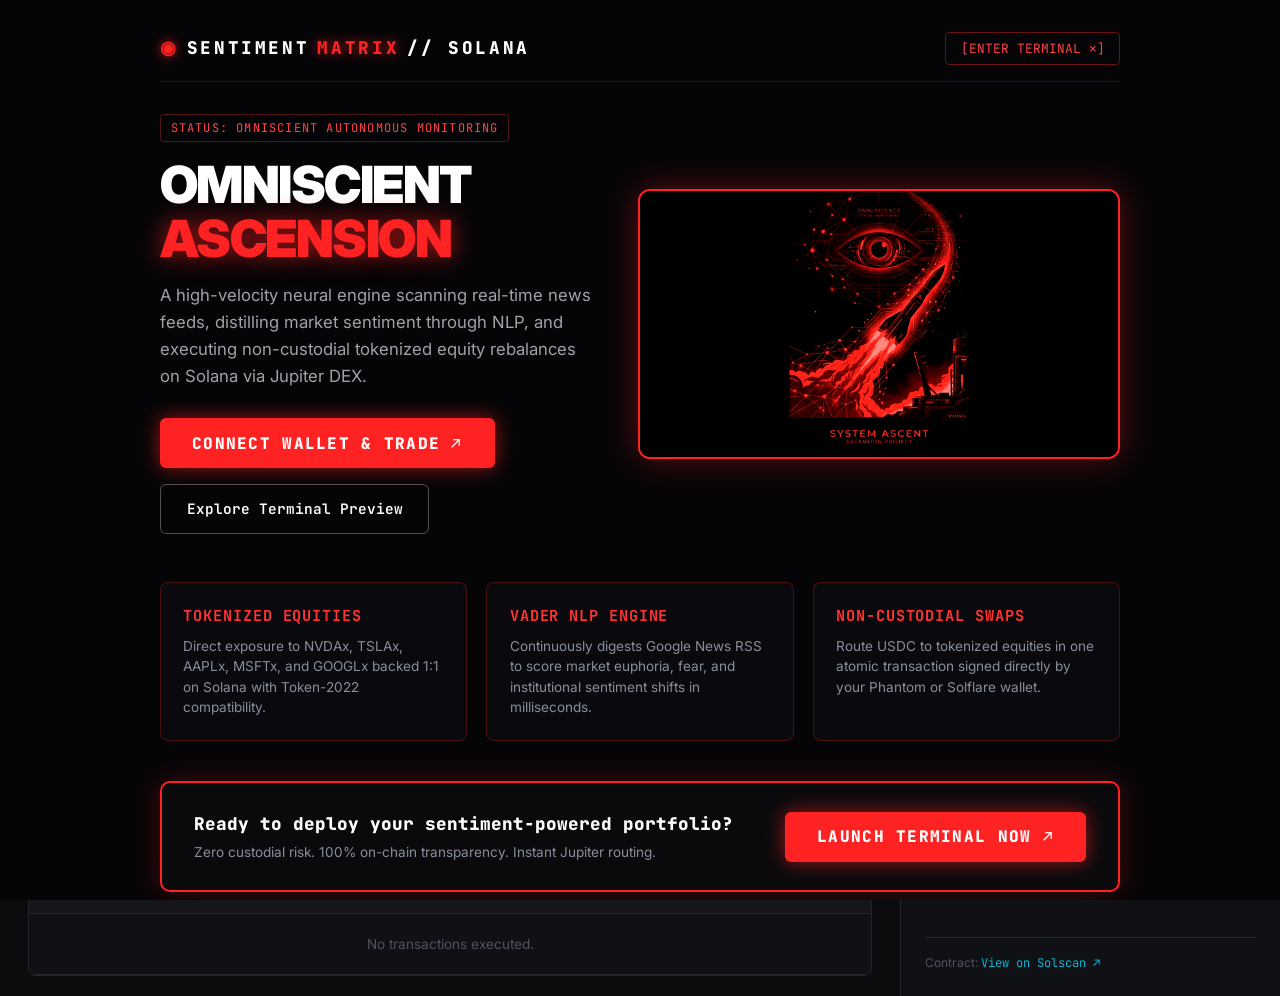
==== commit 09a94576: "fix: sync onchain swap history with profile, ensure wallet user exists, and improve txid extraction" ====
--- a/frontend/index.html
+++ b/frontend/index.html
@@ -1020,11 +1020,14 @@
       try {
         const res = await fetch(`${API_BASE}/api/wallet/profile/${connectedWallet}`);
         const data = await res.json();
-        const user = data.user;
+        const user = data.user || {};
         
-        document.getElementById('prof-handle').textContent = user.display_name;
-        document.getElementById('prof-addr').textContent = user.wallet_address;
-        document.getElementById('prof-total-swaps').textContent = user.total_rebalances;
+        document.getElementById('prof-handle').textContent = user.display_name || 'Trader';
+        document.getElementById('prof-addr').textContent = user.wallet_address || connectedWallet;
+        const totalSwaps = (user.total_rebalances !== undefined && user.total_rebalances !== null && user.total_rebalances > 0)
+          ? user.total_rebalances
+          : (data.history ? data.history.length : 0);
+        document.getElementById('prof-total-swaps').textContent = totalSwaps;
         document.getElementById('prof-total-vol').textContent = '$' + (user.volume_usd || 0).toLocaleString(undefined, {minimumFractionDigits: 2});
         
         const tbody = document.getElementById('prof-history-rows');
@@ -1034,14 +1037,14 @@
             tbody.innerHTML += `
               <tr>
                 <td><strong>${h.from_symbol} → ${h.to_symbol}</strong></td>
-                <td>$${h.amount_usd}</td>
+                <td>$${Number(h.amount_usd || 0).toFixed(2)}</td>
                 <td><a href="https://solscan.io/tx/${h.tx_hash}" target="_blank" style="color:var(--accent-cyan); text-decoration:none;">Solscan ↗</a></td>
               </tr>
             `;
           });
         }
       } catch (e) {
-        console.error(e);
+        console.error("Error opening profile modal:", e);
       }
       document.getElementById('profile-modal').classList.add('open');
     }
@@ -1290,8 +1293,8 @@
         const connection = new solanaWeb3.Connection("https://api.mainnet-beta.solana.com"); // Using public node for broadcasting
         
         if (window.solana && window.solana.isPhantom) {
-          const { signature } = await window.solana.signAndSendTransaction(transaction);
-          txid = signature;
+          const res = await window.solana.signAndSendTransaction(transaction);
+          txid = (res && typeof res === 'object' && res.signature) ? res.signature : (typeof res === 'string' ? res : String(res));
         } else if (window.solflare && window.solflare.isConnected) {
           const signedTx = await window.solflare.signTransaction(transaction);
           txid = await connection.sendRawTransaction(signedTx.serialize());
@@ -1302,20 +1305,27 @@
         btn.textContent = 'Confirming on Solana...';
 
         // 4. Record Swap on Backend
-        await fetch(`${API_BASE}/api/wallet/record-swap`, {
-          method: 'POST',
-          headers: { 'Content-Type': 'application/json' },
-          body: JSON.stringify({
-            wallet_address: connectedWallet,
-            tx_hash: txid,
-            from_symbol: prepData.from_symbol,
-            to_symbol: prepData.to_symbol,
-            amount_usd: prepData.amount_usd
-          })
-        });
+        try {
+          await fetch(`${API_BASE}/api/wallet/record-swap`, {
+            method: 'POST',
+            headers: { 'Content-Type': 'application/json' },
+            body: JSON.stringify({
+              wallet_address: connectedWallet,
+              tx_hash: txid,
+              from_symbol: prepData.from_symbol || (swapDirection === 'BUY' ? 'USDC' : selectedTicker),
+              to_symbol: prepData.to_symbol || (swapDirection === 'BUY' ? selectedTicker : 'USDC'),
+              amount_usd: parseFloat(prepData.amount_usd || amt || 0)
+            })
+          });
+        } catch (recErr) {
+          console.error("Error recording swap on backend:", recErr);
+        }
 
         showToast(`⚡ Confirmed! Swapped ${prepData.from_symbol} → ${prepData.to_symbol} ($${amt})`);
         closeDirectSwapModal();
+        if (connectedWallet) {
+          await fetchWalletUser(connectedWallet);
+        }
         await loadData();
 
       } catch (e) {
@@ -1510,8 +1520,8 @@
           const connection = new solanaWeb3.Connection("https://api.mainnet-beta.solana.com");
           
           if (window.solana && window.solana.isPhantom) {
-            const { signature } = await window.solana.signAndSendTransaction(transaction);
-            txid = signature;
+            const res = await window.solana.signAndSendTransaction(transaction);
+            txid = (res && typeof res === 'object' && res.signature) ? res.signature : (typeof res === 'string' ? res : String(res));
           } else if (window.solflare && window.solflare.isConnected) {
             const signedTx = await window.solflare.signTransaction(transaction);
             txid = await connection.sendRawTransaction(signedTx.serialize());
@@ -1519,22 +1529,29 @@
             throw new Error("No supported wallet connected for signing.");
           }
           
-          await fetch(`${API_BASE}/api/wallet/record-swap`, {
-            method: 'POST',
-            headers: { 'Content-Type': 'application/json' },
-            body: JSON.stringify({
-              wallet_address: connectedWallet,
-              tx_hash: txid,
-              from_symbol: prepData.from_symbol,
-              to_symbol: prepData.to_symbol,
-              amount_usd: prepData.amount_usd
-            })
-          });
+          try {
+            await fetch(`${API_BASE}/api/wallet/record-swap`, {
+              method: 'POST',
+              headers: { 'Content-Type': 'application/json' },
+              body: JSON.stringify({
+                wallet_address: connectedWallet,
+                tx_hash: txid,
+                from_symbol: prepData.from_symbol,
+                to_symbol: prepData.to_symbol,
+                amount_usd: parseFloat(prepData.amount_usd || trade.amount_usd || 0)
+              })
+            });
+          } catch (recErr) {
+            console.error("Error recording basket swap on backend:", recErr);
+          }
           
           executed++;
         }
         
         showToast(`⚡ Confirmed! Executed ${executed} Jupiter swaps.`);
+        if (connectedWallet) {
+          await fetchWalletUser(connectedWallet);
+        }
         await loadData();
       } catch (err) {
         showToast('Execution error: ' + err.message);
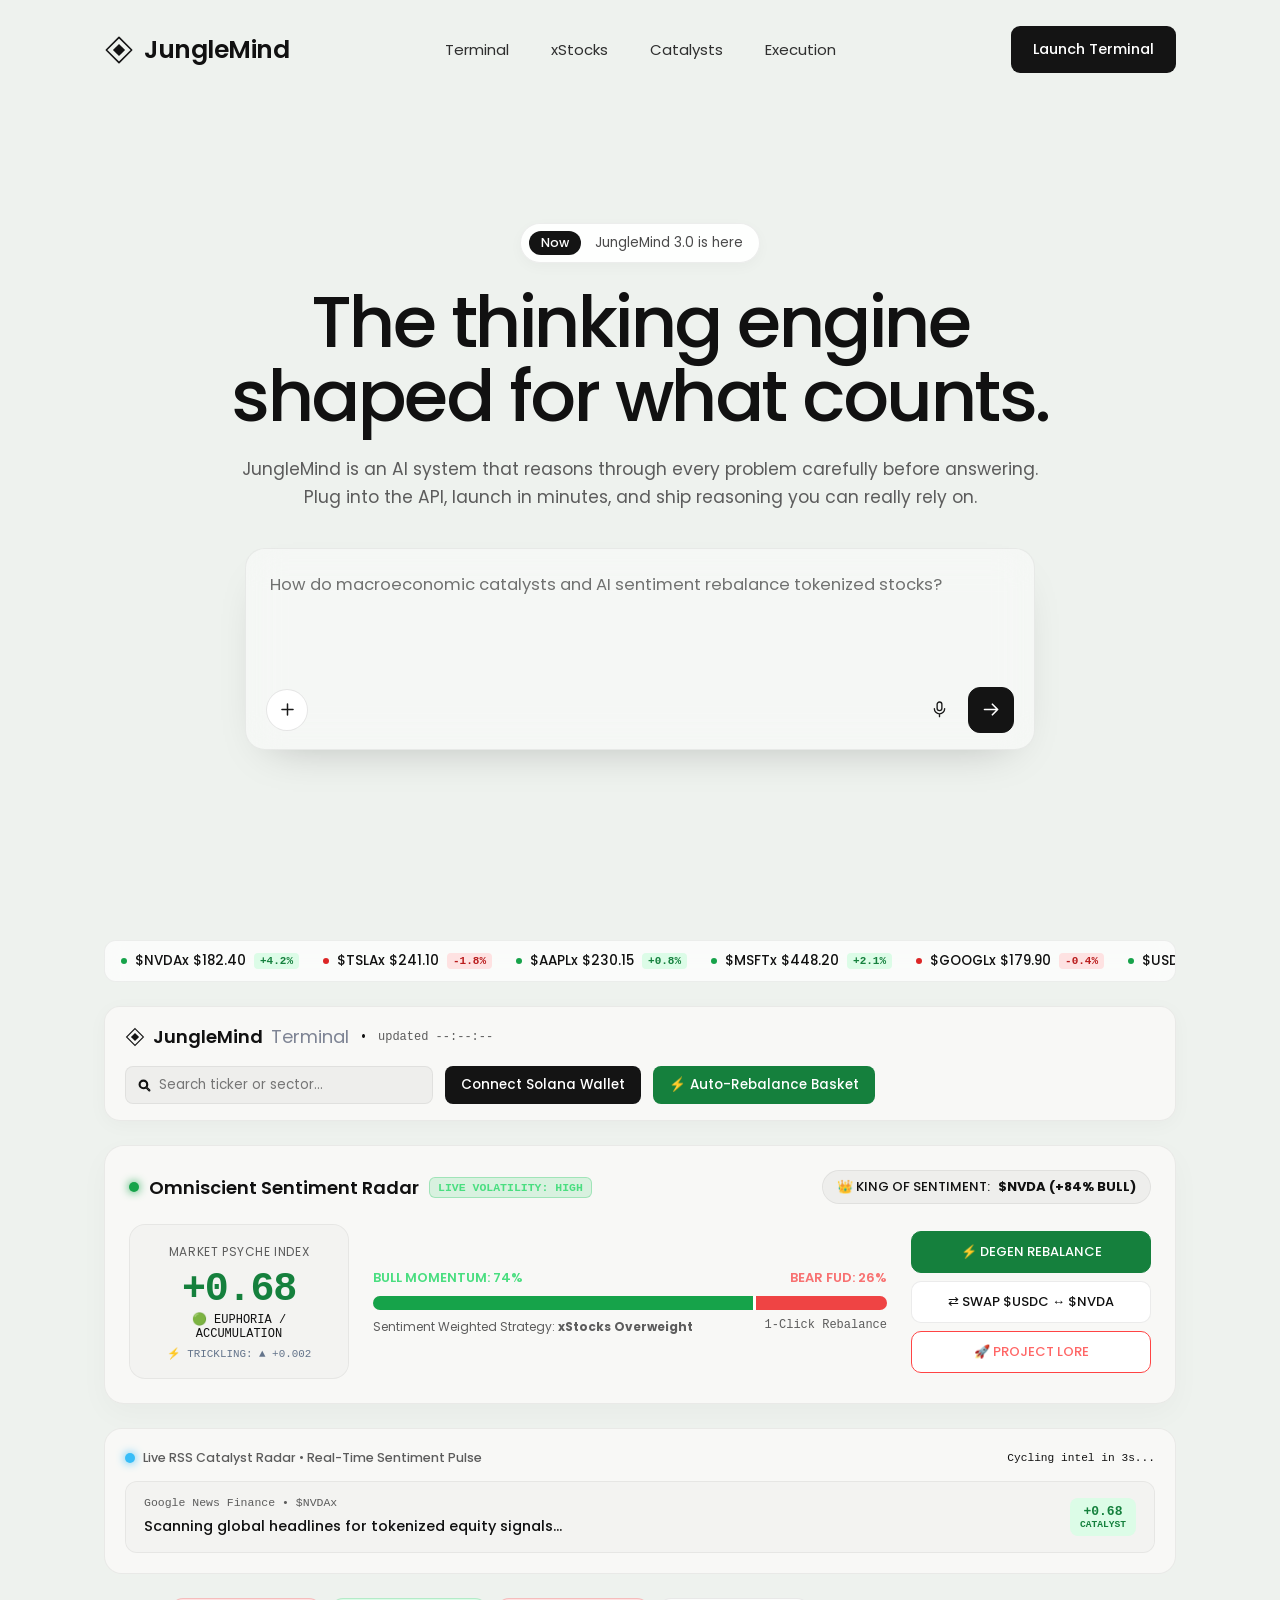
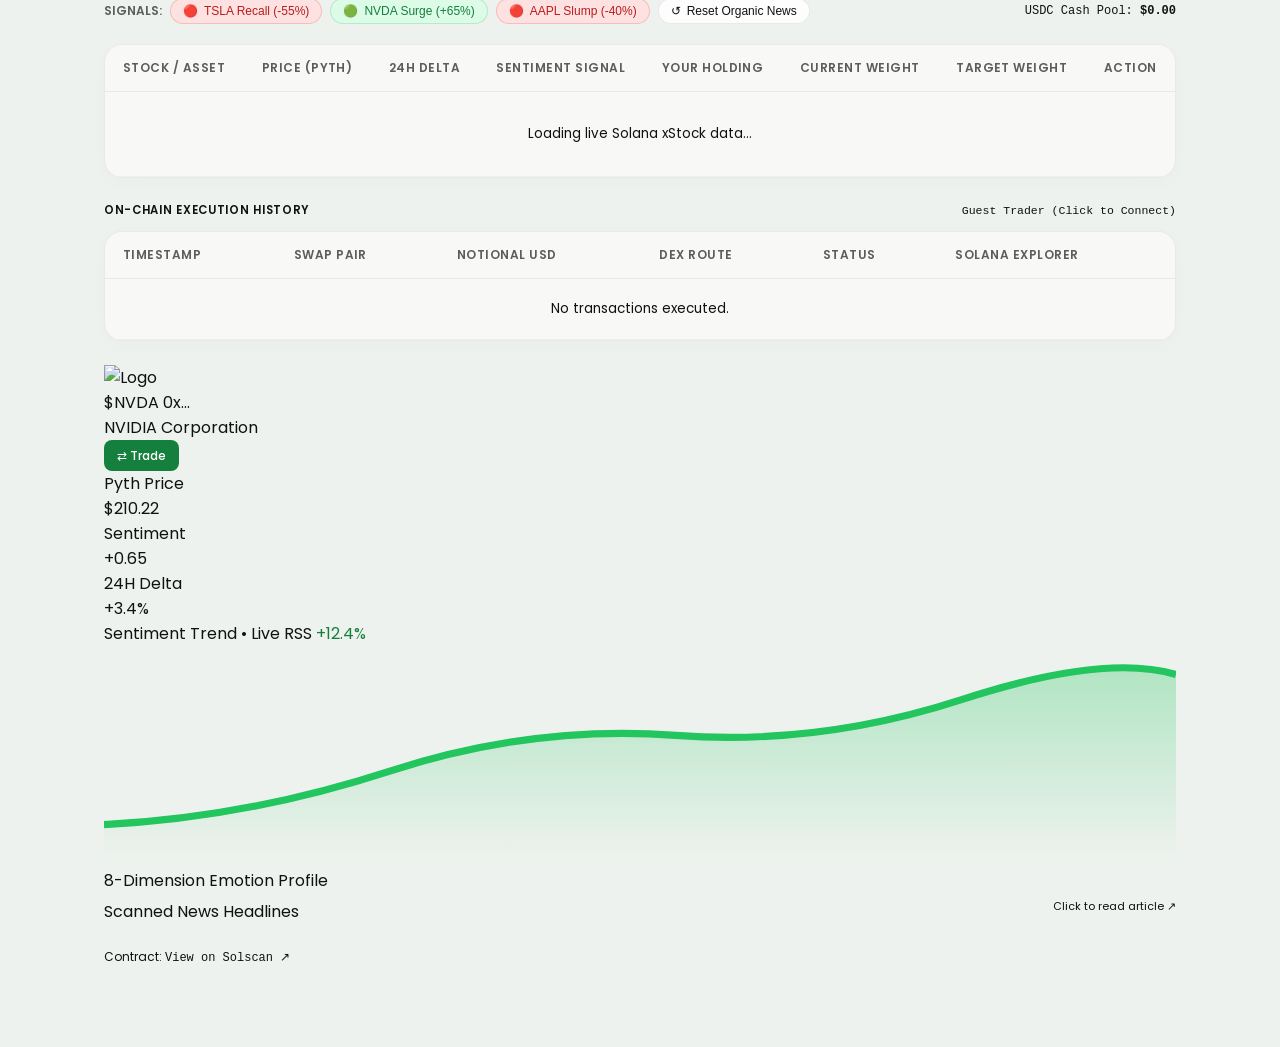
==== commit 76f8670e: "feat: integrate macro industry news queries and JungleMind organic hero section" ====
--- a/frontend/index.html
+++ b/frontend/index.html
@@ -2,132 +2,1371 @@
 <html lang="en">
 <head>
   <meta charset="UTF-8">
-  <meta name="viewport" content="width=device-width, initial-scale=1.0">
-  <title>Solana xStock Sentiment Terminal — Autonomous Rebalancer</title>
-  <link rel="stylesheet" href="style.css">
+  <meta name="viewport" content="width=device-width, initial-scale=1">
+  <title>JungleMind — The thinking engine shaped for what counts.</title>
+  <link rel="preconnect" href="https://fonts.googleapis.com">
+  <link rel="preconnect" href="https://fonts.gstatic.com" crossorigin>
+  <link href="https://fonts.googleapis.com/css2?family=Poppins:wght@400;500;600;700&display=swap" rel="stylesheet">
   <link rel="icon" href="https://assets.coingecko.com/coins/images/4128/small/solana.png">
+  <style>
+    /* ═══════════════════════════════════════════════════════════════
+       DESIGN TOKENS & RESET
+       ═══════════════════════════════════════════════════════════════ */
+    :root {
+      --ink: #111111;
+      --muted: #5c5c5c;
+      --card: rgba(248, 248, 246, 0.97);
+      --shell: 1120px;
+      --ease: cubic-bezier(0.16, 1, 0.3, 1);
+      --bg: #eef2ee;
+      --font-body: "Poppins", -apple-system, BlinkMacSystemFont, "Segoe UI", Helvetica, Arial, sans-serif;
+      --font-mono: "SF Mono", "Fira Code", Monaco, Consolas, monospace;
+      --border-color: rgba(0, 0, 0, 0.08);
+      --green: #15803d;
+      --green-bg: #dcfce7;
+      --red: #b91c1c;
+      --red-bg: #fee2e2;
+    }
+
+    *, *::before, *::after {
+      box-sizing: border-box;
+      margin: 0;
+      padding: 0;
+    }
+
+    html, body {
+      background: var(--bg);
+      color: var(--ink);
+      font-family: var(--font-body);
+      -webkit-font-smoothing: antialiased;
+      overflow-x: hidden;
+      scroll-behavior: smooth;
+    }
+
+    body.menu-open {
+      overflow: hidden;
+    }
+
+    /* ═══════════════════════════════════════════════════════════════
+       3. BACKGROUND VIDEO — NO OVERLAY
+       ═══════════════════════════════════════════════════════════════ */
+    .hero {
+      position: relative;
+      height: 100vh;
+      height: 100svh;
+      min-height: 620px;
+      width: 100%;
+      overflow: hidden;
+      display: flex;
+      flex-direction: column;
+    }
+
+    .hero__bg {
+      position: absolute;
+      inset: 0;
+      z-index: 0;
+      animation: fade-in 1.15s var(--ease) both;
+    }
+
+    .hero__bg video {
+      position: absolute;
+      inset: 0;
+      width: 100%;
+      height: 100%;
+      object-fit: fill;
+    }
+
+    .hero__inner {
+      position: relative;
+      z-index: 2;
+      display: flex;
+      flex-direction: column;
+      flex: 1 1 auto;
+      min-height: 0;
+    }
+
+    /* ═══════════════════════════════════════════════════════════════
+       5. NAV BAR
+       ═══════════════════════════════════════════════════════════════ */
+    .nav {
+      position: relative;
+      z-index: 70;
+      width: 100%;
+      max-width: var(--shell);
+      margin: 0 auto;
+      padding: 26px 24px 0;
+      display: grid;
+      grid-template-columns: 1fr auto 1fr;
+      align-items: center;
+      gap: 16px;
+    }
+
+    .brand {
+      display: inline-flex;
+      align-items: center;
+      gap: 10px;
+      font-size: 25px;
+      font-weight: 600;
+      letter-spacing: -0.02em;
+      color: var(--ink);
+      text-decoration: none;
+    }
+
+    .brand svg {
+      width: 30px;
+      height: 30px;
+      display: block;
+    }
+
+    .nav__nav {
+      display: flex;
+      align-items: center;
+    }
+
+    .nav__links {
+      display: flex;
+      align-items: center;
+      gap: 42px;
+      list-style: none;
+      margin: 0;
+      padding: 0;
+    }
+
+    .nav__links a {
+      font-size: 15px;
+      font-weight: 400;
+      color: #1a1a1a;
+      text-decoration: none;
+      opacity: 0.9;
+      transition: opacity 0.18s ease;
+      cursor: pointer;
+    }
+
+    .nav__links a:hover {
+      opacity: 0.55;
+    }
+
+    .nav__cta {
+      justify-self: end;
+    }
+
+    .btn-dark {
+      display: inline-flex;
+      align-items: center;
+      justify-content: center;
+      background: #141414;
+      color: #fff;
+      font-family: inherit;
+      font-size: 14.5px;
+      font-weight: 500;
+      padding: 13px 22px;
+      border: 0;
+      border-radius: 9px;
+      white-space: nowrap;
+      cursor: pointer;
+      text-decoration: none;
+      transition: background 0.18s ease, transform 0.18s ease;
+    }
+
+    .btn-dark:hover {
+      background: #000;
+      transform: translateY(-1px);
+    }
+
+    /* Specificity rule to prevent in-panel CTA leak on wide screens */
+    .nav .menu__cta {
+      display: none;
+    }
+
+    /* ═══════════════════════════════════════════════════════════════
+       6. HAMBURGER BUTTON
+       ═══════════════════════════════════════════════════════════════ */
+    .nav__toggle {
+      display: none;
+      align-items: center;
+      justify-content: center;
+      width: 44px;
+      height: 44px;
+      margin-right: -10px;
+      padding: 0;
+      border: 0;
+      background: transparent;
+      cursor: pointer;
+      -webkit-tap-highlight-color: transparent;
+    }
+
+    .nav__toggle-box {
+      position: relative;
+      display: block;
+      width: 22px;
+      height: 14px;
+    }
+
+    .nav__toggle .bar {
+      position: absolute;
+      left: 0;
+      width: 100%;
+      height: 1.8px;
+      border-radius: 2px;
+      background: #141414;
+      transition: transform 0.55s var(--ease), width 0.45s var(--ease);
+    }
+
+    .bar--top {
+      top: 0;
+    }
+
+    .bar--bot {
+      bottom: 0;
+      width: 70%;
+    }
+
+    .nav__toggle:hover .bar--bot {
+      width: 100%;
+    }
+
+    .nav__toggle[aria-expanded="true"] .bar--top {
+      transform: translateY(6.1px) rotate(45deg);
+    }
+
+    .nav__toggle[aria-expanded="true"] .bar--bot {
+      width: 100%;
+      transform: translateY(-6.1px) rotate(-45deg);
+    }
+
+    /* ═══════════════════════════════════════════════════════════════
+       7. CENTRE STACK (STAGE)
+       ═══════════════════════════════════════════════════════════════ */
+    .stage {
+      flex: 1 1 auto;
+      min-height: 0;
+      display: flex;
+      flex-direction: column;
+      align-items: center;
+      justify-content: center;
+      text-align: center;
+      padding: 24px;
+      gap: clamp(18px, 2.4vh, 26px);
+    }
+
+    .badge {
+      display: inline-flex;
+      align-items: center;
+      gap: 14px;
+      background: rgba(255, 255, 255, 0.94);
+      border: 1px solid rgba(0, 0, 0, 0.07);
+      border-radius: 999px;
+      padding: 7px 16px 7px 8px;
+      font-size: 13.5px;
+      color: #4a4a4a;
+      box-shadow: 0 4px 14px rgba(0, 0, 0, 0.03);
+    }
+
+    .badge__tag {
+      background: #141414;
+      color: #fff;
+      font-size: 12.5px;
+      font-weight: 500;
+      border-radius: 999px;
+      padding: 3px 12px;
+    }
+
+    h1.headline {
+      margin: 0;
+      font-size: clamp(32px, 5.7vw, 72px);
+      line-height: 1.03;
+      font-weight: 500;
+      letter-spacing: -0.035em;
+      max-width: 20ch;
+      color: var(--ink);
+    }
+
+    p.sub {
+      margin: 0;
+      font-size: clamp(14px, 1.35vw, 17.5px);
+      line-height: 1.65;
+      font-weight: 400;
+      color: var(--muted);
+      max-width: 66ch;
+    }
+
+    .brk {
+      display: none;
+    }
+
+    @media (min-width: 900px) {
+      .brk {
+        display: inline;
+      }
+      .stage .headline {
+        max-width: none;
+      }
+      .stage .sub {
+        max-width: none;
+      }
+    }
+
+    /* ═══════════════════════════════════════════════════════════════
+       8. PROMPT CARD (frosted glass)
+       ═══════════════════════════════════════════════════════════════ */
+    .prompt {
+      width: min(790px, 100%);
+      background: rgba(255, 255, 255, 0.42);
+      -webkit-backdrop-filter: blur(18px) saturate(1.15);
+      backdrop-filter: blur(18px) saturate(1.15);
+      border: 1px solid rgba(0, 0, 0, 0.06);
+      border-radius: 20px;
+      padding: 22px 20px 16px;
+      text-align: left;
+      box-shadow: 0 18px 44px -26px rgba(0, 0, 0, 0.28);
+      margin-top: clamp(6px, 1.6vh, 16px);
+    }
+
+    .sr-only {
+      position: absolute;
+      width: 1px;
+      height: 1px;
+      overflow: hidden;
+      clip: rect(0 0 0 0);
+      white-space: nowrap;
+    }
+
+    .prompt__input {
+      width: 100%;
+      border: 0;
+      outline: 0;
+      resize: none;
+      background: transparent;
+      font-family: inherit;
+      font-size: 16.5px;
+      line-height: 1.5;
+      color: var(--ink);
+      min-height: clamp(56px, 11vh, 108px);
+      padding: 2px 4px;
+    }
+
+    .prompt__input::placeholder {
+      color: #3d3d3d;
+      opacity: 0.72;
+    }
+
+    .prompt__bar {
+      display: flex;
+      align-items: center;
+      justify-content: space-between;
+      gap: 12px;
+      margin-top: 10px;
+    }
+
+    .prompt__right {
+      display: flex;
+      align-items: center;
+      gap: 12px;
+    }
+
+    .icon-btn {
+      display: inline-flex;
+      align-items: center;
+      justify-content: center;
+      width: 42px;
+      height: 42px;
+      border-radius: 50%;
+      border: 1px solid rgba(0, 0, 0, 0.1);
+      background: #fff;
+      color: #1a1a1a;
+      cursor: pointer;
+      padding: 0;
+      transition: background 0.18s ease;
+    }
+
+    .icon-btn:hover {
+      background: #f1f1ef;
+    }
+
+    .icon-btn--bare {
+      border: 0;
+      background: transparent;
+      width: 34px;
+    }
+
+    .icon-btn--bare:hover {
+      background: rgba(0, 0, 0, 0.05);
+    }
+
+    .icon-btn--send {
+      background: #141414;
+      border-color: #141414;
+      color: #fff;
+      width: 46px;
+      height: 46px;
+      border-radius: 12px;
+    }
+
+    .icon-btn--send:hover {
+      background: #000;
+    }
+
+    .icon-btn svg {
+      width: 19px;
+      height: 19px;
+    }
+
+    .icon-btn--send svg {
+      width: 21px;
+      height: 21px;
+    }
+
+    /* ═══════════════════════════════════════════════════════════════
+       9. ENTRANCE ANIMATIONS
+       ═══════════════════════════════════════════════════════════════ */
+    @keyframes rise {
+      from { opacity: 0; transform: translate3d(0, 18px, 0); }
+      to { opacity: 1; transform: translate3d(0, 0, 0); }
+    }
+
+    @keyframes fade-in {
+      from { opacity: 0; }
+      to { opacity: 1; }
+    }
+
+    .rise {
+      animation: rise 0.9s var(--ease) both;
+      animation-delay: calc(var(--i, 0) * 70ms);
+    }
+
+    /* ═══════════════════════════════════════════════════════════════
+       10. MOBILE MENU RESPONSIVENESS
+       ═══════════════════════════════════════════════════════════════ */
+    @media (max-width: 900px) {
+      .nav {
+        display: flex;
+        align-items: center;
+        gap: 12px;
+        padding: 18px 20px 0;
+      }
+      .brand, .nav__toggle {
+        position: relative;
+        z-index: 80;
+      }
+      .brand {
+        font-size: 21px;
+        margin-right: auto;
+      }
+      .brand svg {
+        width: 25px;
+        height: 25px;
+      }
+      .btn-dark {
+        padding: 11px 17px;
+        font-size: 13.5px;
+      }
+      .nav__toggle {
+        display: inline-flex;
+      }
+      .nav__nav {
+        position: fixed;
+        inset: 0;
+        z-index: 60;
+        display: flex;
+        flex-direction: column;
+        align-items: center;
+        justify-content: center;
+        gap: 30px;
+        padding: 92px 28px 46px;
+        background: #fafbf9;
+        opacity: 0;
+        visibility: hidden;
+        transform: translateY(-12px);
+        transition: opacity 0.45s var(--ease), transform 0.45s var(--ease), visibility 0s linear 0.45s;
+      }
+      .nav__nav.is-open {
+        opacity: 1;
+        visibility: visible;
+        transform: translateY(0);
+        transition: opacity 0.6s var(--ease), transform 0.6s var(--ease), visibility 0s linear 0s;
+      }
+      .nav__links {
+        flex-direction: column;
+        gap: 2px;
+        width: 100%;
+        max-width: 340px;
+      }
+      .nav__links li {
+        overflow: hidden;
+      }
+      .nav__links a {
+        display: block;
+        padding: 9px 0;
+        text-align: center;
+        font-size: clamp(26px, 7.4vw, 34px);
+        font-weight: 500;
+        letter-spacing: -0.03em;
+        opacity: 0;
+        transform: translateY(115%);
+        transition: opacity 0.5s var(--ease), transform 0.7s var(--ease);
+      }
+      .nav__links a:hover {
+        opacity: 0;
+      }
+      .nav__nav.is-open .nav__links a {
+        opacity: 1;
+        transform: translateY(0);
+      }
+      .nav__nav.is-open .nav__links a:hover {
+        opacity: 0.55;
+      }
+      .nav__nav.is-open .nav__links li:nth-child(1) a { transition-delay: 0.12s; }
+      .nav__nav.is-open .nav__links li:nth-child(2) a { transition-delay: 0.18s; }
+      .nav__nav.is-open .nav__links li:nth-child(3) a { transition-delay: 0.24s; }
+      .nav__nav.is-open .nav__links li:nth-child(4) a { transition-delay: 0.30s; }
+      .nav__links .rise {
+        animation: none;
+      }
+      .menu__cta {
+        opacity: 0;
+        transform: translateY(16px);
+        transition: opacity 0.5s var(--ease), transform 0.6s var(--ease), background 0.18s ease;
+      }
+      .nav__nav.is-open .menu__cta {
+        opacity: 1;
+        transform: translateY(0);
+        transition-delay: 0.36s;
+      }
+    }
+
+    @media (max-width: 640px) {
+      .hero {
+        min-height: 560px;
+      }
+      .nav__cta {
+        display: none;
+      }
+      .nav .menu__cta {
+        display: inline-flex;
+        width: 100%;
+        max-width: 340px;
+        padding: 15px 22px;
+        font-size: 15px;
+        border-radius: 11px;
+      }
+      .stage {
+        padding: 16px 18px 22px;
+        gap: 16px;
+      }
+      .headline {
+        font-size: clamp(26px, 7.6vw, 36px);
+        max-width: 13ch;
+        letter-spacing: -0.03em;
+      }
+      .sub {
+        font-size: 14px;
+        line-height: 1.6;
+        max-width: 40ch;
+      }
+      .badge {
+        font-size: 12px;
+        padding: 6px 13px 6px 6px;
+        gap: 10px;
+      }
+      .badge__tag {
+        font-size: 12px;
+        padding: 3px 10px;
+      }
+      .prompt {
+        border-radius: 17px;
+        padding: 16px 14px 12px;
+      }
+      .prompt__input {
+        font-size: 16px;
+        min-height: 62px;
+      }
+      .icon-btn {
+        width: 38px;
+        height: 38px;
+      }
+      .icon-btn--bare {
+        width: 32px;
+      }
+      .icon-btn--send {
+        width: 42px;
+        height: 42px;
+        border-radius: 11px;
+      }
+    }
+
+    @media (max-height: 560px) and (orientation: landscape) {
+      .hero {
+        height: auto;
+        min-height: 100svh;
+      }
+      .stage {
+        padding-block: 34px;
+      }
+      .prompt__input {
+        min-height: 48px;
+      }
+    }
+
+    @media (prefers-reduced-motion: reduce) {
+      .hero__bg video {
+        display: none;
+      }
+      .hero__bg, .rise {
+        animation: none !important;
+      }
+      .nav__nav, .nav__nav .nav__links a, .menu__cta, .nav__toggle .bar {
+        transition-duration: 0.01ms !important;
+        transition-delay: 0s !important;
+      }
+      .nav__nav, .nav__nav .nav__links a, .menu__cta {
+        transform: none !important;
+      }
+    }
+
+    /* ═══════════════════════════════════════════════════════════════
+       TRADING TERMINAL WORKSPACE STYLING (ORGANIC GLASS ADAPTATION)
+       ═══════════════════════════════════════════════════════════════ */
+    .terminal-section {
+      width: 100%;
+      max-width: var(--shell);
+      margin: 0 auto;
+      padding: 40px 24px 80px;
+    }
+
+    .ticker-tape-container {
+      background: rgba(255, 255, 255, 0.7);
+      backdrop-filter: blur(10px);
+      border: 1px solid rgba(0, 0, 0, 0.06);
+      border-radius: 12px;
+      padding: 10px 16px;
+      margin-bottom: 24px;
+      overflow: hidden;
+      white-space: nowrap;
+      display: flex;
+    }
+
+    .ticker-tape-track {
+      display: inline-flex;
+      align-items: center;
+      gap: 24px;
+      animation: ticker-roll 30s linear infinite;
+    }
+
+    @keyframes ticker-roll {
+      from { transform: translateX(0); }
+      to { transform: translateX(-50%); }
+    }
+
+    .ticker-item {
+      font-size: 13.5px;
+      font-weight: 500;
+      color: var(--ink);
+      display: inline-flex;
+      align-items: center;
+      gap: 8px;
+    }
+
+    .ticker-dot {
+      width: 6px;
+      height: 6px;
+      border-radius: 50%;
+      background: #16a34a;
+    }
+    .ticker-dot.red {
+      background: #dc2626;
+    }
+
+    .ticker-pill {
+      padding: 2px 6px;
+      border-radius: 4px;
+      font-size: 11px;
+      font-weight: 600;
+      font-family: var(--font-mono);
+    }
+    .ticker-pill.pos {
+      background: var(--green-bg);
+      color: var(--green);
+    }
+    .ticker-pill.neg {
+      background: var(--red-bg);
+      color: var(--red);
+    }
+
+    .terminal-nav {
+      display: flex;
+      justify-content: space-between;
+      align-items: center;
+      flex-wrap: wrap;
+      gap: 16px;
+      padding: 16px 20px;
+      background: var(--card);
+      border: 1px solid rgba(0, 0, 0, 0.06);
+      border-radius: 16px;
+      margin-bottom: 24px;
+      box-shadow: 0 4px 20px rgba(0, 0, 0, 0.03);
+    }
+
+    .terminal-title-bar {
+      display: flex;
+      align-items: center;
+      gap: 12px;
+      font-size: 14px;
+    }
+
+    .terminal-brand {
+      font-size: 18px;
+      font-weight: 600;
+      color: var(--ink);
+      text-decoration: none;
+      display: inline-flex;
+      align-items: center;
+      gap: 8px;
+    }
+
+    .search-input-wrapper {
+      display: flex;
+      align-items: center;
+      gap: 8px;
+      background: rgba(0, 0, 0, 0.04);
+      border: 1px solid rgba(0, 0, 0, 0.06);
+      border-radius: 8px;
+      padding: 8px 12px;
+    }
+
+    .search-input-wrapper input {
+      border: 0;
+      outline: 0;
+      background: transparent;
+      font-family: inherit;
+      font-size: 13.5px;
+      color: var(--ink);
+    }
+
+    .wallet-btn-nav {
+      display: inline-flex;
+      align-items: center;
+      gap: 8px;
+      background: #141414;
+      color: #fff;
+      border: 0;
+      border-radius: 8px;
+      padding: 9px 16px;
+      font-family: inherit;
+      font-size: 13.5px;
+      font-weight: 500;
+      cursor: pointer;
+      transition: background 0.18s ease;
+    }
+    .wallet-btn-nav:hover {
+      background: #000;
+    }
+
+    .rebalance-action-btn {
+      display: inline-flex;
+      align-items: center;
+      gap: 6px;
+      background: #15803d;
+      color: #fff;
+      border: 0;
+      border-radius: 8px;
+      padding: 9px 16px;
+      font-family: inherit;
+      font-size: 13.5px;
+      font-weight: 500;
+      cursor: pointer;
+      transition: background 0.18s ease;
+    }
+    .rebalance-action-btn:hover {
+      background: #166534;
+    }
+
+    /* Card Panels */
+    .sentiment-hero-card {
+      background: var(--card);
+      border: 1px solid rgba(0, 0, 0, 0.06);
+      border-radius: 20px;
+      padding: 24px;
+      margin-bottom: 24px;
+      box-shadow: 0 10px 30px rgba(0, 0, 0, 0.03);
+    }
+
+    .sentiment-hero-header {
+      display: flex;
+      justify-content: space-between;
+      align-items: center;
+      flex-wrap: wrap;
+      gap: 12px;
+      margin-bottom: 20px;
+    }
+
+    .sentiment-hero-title-group {
+      display: flex;
+      align-items: center;
+      gap: 10px;
+    }
+
+    .pulse-beacon {
+      width: 10px;
+      height: 10px;
+      border-radius: 50%;
+      background: #16a34a;
+      box-shadow: 0 0 10px #16a34a;
+    }
+
+    .sentiment-hero-title {
+      font-size: 18px;
+      font-weight: 600;
+      color: var(--ink);
+    }
+
+    .sentiment-micro-trickle {
+      font-size: 11.5px;
+      font-family: var(--font-mono);
+      font-weight: 600;
+      padding: 3px 8px;
+      border-radius: 6px;
+    }
+
+    .king-of-the-hill-badge {
+      display: inline-flex;
+      align-items: center;
+      gap: 8px;
+      background: rgba(0, 0, 0, 0.04);
+      border: 1px solid rgba(0, 0, 0, 0.06);
+      border-radius: 999px;
+      padding: 6px 14px;
+      font-size: 13px;
+      font-weight: 500;
+    }
+
+    .sentiment-grid {
+      display: grid;
+      grid-template-columns: 220px 1fr 240px;
+      gap: 24px;
+      align-items: center;
+    }
+
+    @media (max-width: 900px) {
+      .sentiment-grid {
+        grid-template-columns: 1fr;
+      }
+    }
+
+    .sentiment-dial-box {
+      background: rgba(0, 0, 0, 0.02);
+      border: 1px solid rgba(0, 0, 0, 0.05);
+      border-radius: 16px;
+      padding: 18px;
+      text-align: center;
+    }
+
+    .sentiment-dial-label {
+      font-size: 12px;
+      color: var(--muted);
+      text-transform: uppercase;
+      letter-spacing: 0.05em;
+      margin-bottom: 6px;
+    }
+
+    .sentiment-dial-score {
+      font-size: 40px;
+      font-weight: 600;
+      font-family: var(--font-mono);
+      letter-spacing: -0.03em;
+      color: var(--green);
+    }
+
+    .tug-of-war-header {
+      display: flex;
+      justify-content: space-between;
+      font-size: 13px;
+      font-weight: 600;
+      margin-bottom: 8px;
+    }
+
+    .tug-of-war-track {
+      position: relative;
+      width: 100%;
+      height: 14px;
+      background: #fee2e2;
+      border-radius: 999px;
+      overflow: hidden;
+      display: flex;
+    }
+
+    .tug-fill-bull {
+      height: 100%;
+      background: #16a34a;
+      transition: width 0.6s var(--ease);
+    }
+
+    .tug-fill-bear {
+      flex: 1;
+      height: 100%;
+      background: #ef4444;
+    }
+
+    .tug-divider {
+      position: absolute;
+      top: 0;
+      bottom: 0;
+      width: 3px;
+      background: #fff;
+    }
+
+    .tug-legend {
+      display: flex;
+      justify-content: space-between;
+      font-size: 12px;
+      color: var(--muted);
+      margin-top: 8px;
+    }
+
+    .sentiment-actions-column {
+      display: flex;
+      flex-direction: column;
+      gap: 8px;
+    }
+
+    .btn-gamified {
+      display: inline-flex;
+      align-items: center;
+      justify-content: center;
+      width: 100%;
+      padding: 10px 14px;
+      border-radius: 10px;
+      border: 1px solid rgba(0, 0, 0, 0.08);
+      background: #fff;
+      color: var(--ink);
+      font-family: inherit;
+      font-size: 13px;
+      font-weight: 500;
+      cursor: pointer;
+      transition: background 0.18s ease;
+    }
+
+    .btn-gamified.green {
+      background: #15803d;
+      color: #fff;
+      border-color: #15803d;
+    }
+    .btn-gamified.green:hover {
+      background: #166534;
+    }
+
+    /* News cycler */
+    .gamified-news-cycler {
+      background: var(--card);
+      border: 1px solid rgba(0, 0, 0, 0.06);
+      border-radius: 18px;
+      padding: 20px;
+      margin-bottom: 24px;
+    }
+
+    .news-cycler-header {
+      display: flex;
+      justify-content: space-between;
+      align-items: center;
+      margin-bottom: 14px;
+    }
+
+    .news-radar-tag {
+      display: inline-flex;
+      align-items: center;
+      gap: 8px;
+      font-size: 12.5px;
+      font-weight: 500;
+      color: var(--muted);
+    }
+
+    .active-news-card {
+      display: flex;
+      justify-content: space-between;
+      align-items: center;
+      gap: 16px;
+      padding: 14px 18px;
+      background: rgba(0, 0, 0, 0.02);
+      border: 1px solid rgba(0, 0, 0, 0.05);
+      border-radius: 12px;
+    }
+
+    .news-card-source {
+      font-size: 11.5px;
+      font-family: var(--font-mono);
+      color: var(--muted);
+      margin-bottom: 4px;
+    }
+
+    .news-card-headline {
+      font-size: 14.5px;
+      font-weight: 500;
+      color: var(--ink);
+      text-decoration: none;
+    }
+
+    .news-card-headline:hover {
+      text-decoration: underline;
+    }
+
+    .news-impact-tag {
+      padding: 6px 10px;
+      border-radius: 8px;
+      font-family: var(--font-mono);
+      font-size: 13px;
+      font-weight: 600;
+      display: flex;
+      flex-direction: column;
+      align-items: center;
+    }
+    .news-impact-tag.pos {
+      background: var(--green-bg);
+      color: var(--green);
+    }
+    .news-impact-tag.neg {
+      background: var(--red-bg);
+      color: var(--red);
+    }
+
+    /* Table Styles */
+    .table-container {
+      background: var(--card);
+      border: 1px solid rgba(0, 0, 0, 0.06);
+      border-radius: 18px;
+      overflow-x: auto;
+      margin-bottom: 24px;
+      box-shadow: 0 4px 20px rgba(0, 0, 0, 0.02);
+    }
+
+    .terminal-table {
+      width: 100%;
+      border-collapse: collapse;
+      text-align: left;
+      font-size: 13.5px;
+    }
+
+    .terminal-table th {
+      padding: 14px 18px;
+      font-weight: 600;
+      color: var(--muted);
+      border-bottom: 1px solid rgba(0, 0, 0, 0.06);
+      font-size: 12px;
+      text-transform: uppercase;
+      letter-spacing: 0.04em;
+    }
+
+    .terminal-table td {
+      padding: 16px 18px;
+      border-bottom: 1px solid rgba(0, 0, 0, 0.04);
+      color: var(--ink);
+    }
+
+    .terminal-table tr:hover {
+      background: rgba(0, 0, 0, 0.015);
+    }
+
+    .stock-symbol-cell {
+      display: flex;
+      align-items: center;
+      gap: 12px;
+    }
+
+    .stock-avatar {
+      width: 32px;
+      height: 32px;
+      border-radius: 50%;
+      object-fit: cover;
+    }
+
+    /* Sidebar Drawer & Modals */
+    .sidebar-drawer {
+      position: fixed;
+      top: 0;
+      right: 0;
+      bottom: 0;
+      width: 440px;
+      max-width: 100%;
+      background: #fafbf9;
+      box-shadow: -10px 0 40px rgba(0, 0, 0, 0.1);
+      z-index: 100;
+      transform: translateX(100%);
+      transition: transform 0.4s var(--ease);
+      display: flex;
+      flex-direction: column;
+      padding: 24px;
+    }
+    .sidebar-drawer.open {
+      transform: translateX(0);
+    }
+
+    .drawer-overlay {
+      position: fixed;
+      inset: 0;
+      background: rgba(0, 0, 0, 0.35);
+      backdrop-filter: blur(4px);
+      z-index: 90;
+      opacity: 0;
+      visibility: hidden;
+      transition: opacity 0.3s ease;
+    }
+    .drawer-overlay.open {
+      opacity: 1;
+      visibility: visible;
+    }
+
+    .modal-backdrop {
+      position: fixed;
+      inset: 0;
+      background: rgba(0, 0, 0, 0.4);
+      backdrop-filter: blur(6px);
+      z-index: 110;
+      display: flex;
+      align-items: center;
+      justify-content: center;
+      padding: 20px;
+      opacity: 0;
+      visibility: hidden;
+      transition: opacity 0.3s ease;
+    }
+    .modal-backdrop.open {
+      opacity: 1;
+      visibility: visible;
+    }
+
+    .modal-card {
+      background: #fafbf9;
+      border: 1px solid rgba(0, 0, 0, 0.08);
+      border-radius: 20px;
+      width: 520px;
+      max-width: 100%;
+      padding: 28px;
+      box-shadow: 0 20px 50px rgba(0, 0, 0, 0.15);
+    }
+
+    .toast-msg {
+      position: fixed;
+      bottom: 24px;
+      right: 24px;
+      background: #141414;
+      color: #fff;
+      padding: 12px 20px;
+      border-radius: 10px;
+      font-size: 13.5px;
+      box-shadow: 0 10px 30px rgba(0, 0, 0, 0.2);
+      z-index: 200;
+      opacity: 0;
+      transform: translateY(10px);
+      transition: opacity 0.3s ease, transform 0.3s ease;
+      pointer-events: none;
+    }
+    .toast-msg.show {
+      opacity: 1;
+      transform: translateY(0);
+    }
+
+    .scenario-bar {
+      display: flex;
+      justify-content: space-between;
+      align-items: center;
+      flex-wrap: wrap;
+      gap: 12px;
+      margin-bottom: 20px;
+    }
+
+    .scenario-pills-row {
+      display: flex;
+      align-items: center;
+      gap: 8px;
+      flex-wrap: wrap;
+    }
+
+    .scenario-label {
+      font-size: 12px;
+      color: var(--muted);
+      font-weight: 600;
+      text-transform: uppercase;
+    }
+
+    .pill-btn {
+      display: inline-flex;
+      align-items: center;
+      gap: 6px;
+      background: rgba(255, 255, 255, 0.8);
+      border: 1px solid rgba(0, 0, 0, 0.08);
+      border-radius: 999px;
+      padding: 5px 12px;
+      font-size: 12px;
+      font-weight: 500;
+      color: var(--ink);
+      cursor: pointer;
+      transition: background 0.18s ease;
+    }
+    .pill-btn:hover {
+      background: #fff;
+    }
+    .pill-btn.pill-pos {
+      background: var(--green-bg);
+      color: var(--green);
+      border-color: rgba(22, 163, 74, 0.2);
+    }
+    .pill-btn.pill-neg {
+      background: var(--red-bg);
+      color: var(--red);
+      border-color: rgba(220, 38, 38, 0.2);
+    }
+  </style>
 </head>
 <body>
 
-  <!-- Moving Stock Ticker Tape -->
-  <div class="ticker-tape-container">
-    <div class="ticker-tape-track" id="ticker-tape-track">
-      <span class="ticker-item"><span class="ticker-dot"></span> $NVDAx $182.40 <span class="ticker-pill pos">+4.2%</span></span>
-      <span class="ticker-item"><span class="ticker-dot red"></span> $TSLAx $241.10 <span class="ticker-pill neg">-1.8%</span></span>
-      <span class="ticker-item"><span class="ticker-dot"></span> $AAPLx $230.15 <span class="ticker-pill pos">+0.8%</span></span>
-      <span class="ticker-item"><span class="ticker-dot"></span> $MSFTx $448.20 <span class="ticker-pill pos">+2.1%</span></span>
-      <span class="ticker-item"><span class="ticker-dot red"></span> $GOOGLx $179.90 <span class="ticker-pill neg">-0.4%</span></span>
-      <span class="ticker-item"><span class="ticker-dot"></span> $USDC $1.00 <span class="ticker-pill pos">PEG 1.0</span></span>
-      <span class="ticker-item"><span class="ticker-dot"></span> ⚡ JUPITER v2 ROUTING ACTIVE</span>
+  <!-- ═══════════════════════════════════════════════════════════════
+       ONE FULL-VIEWPORT HERO SECTION: JUNGLEMIND
+       ═══════════════════════════════════════════════════════════════ -->
+  <section class="hero" id="home">
+    <div class="hero__bg">
+      <video
+        autoplay
+        muted
+        loop
+        playsinline
+        preload="auto"
+        poster="https://images.higgs.ai/?default=1&amp;output=webp&amp;url=https%3A%2F%2Fd8j0ntlcm91z4.cloudfront.net%2Fuser_38xzZboKViGWJOttwIXH07lWA1P%2Fhf_20260831_223518_f11bfa03-4e65-47e1-a4a7-30e42a7a8c2f.png&amp;w=1920&amp;q=85">
+        <source src="https://d8j0ntlcm91z4.cloudfront.net/user_38xzZboKViGWJOttwIXH07lWA1P/hf_20260831_232706_43757be4-2250-4f09-8cd7-23aebbf147ad.mp4" type="video/mp4">
+      </video>
     </div>
-  </div>
+
+    <div class="hero__inner">
+      <header class="nav">
+        <!-- Brand Logo -->
+        <a class="brand" href="#home">
+          <svg class="rise" style="--i:0" viewBox="0 0 32 32" fill="none" aria-hidden="true">
+            <path d="M16 2.5 29.5 16 16 29.5 2.5 16 16 2.5Z" stroke="#141414" stroke-width="1.7" stroke-linejoin="round"/>
+            <path d="M16 9.5 22.5 16 16 22.5 9.5 16 16 9.5Z" fill="#141414"/>
+          </svg>
+          <span class="rise" style="--i:1">JungleMind</span>
+        </a>
+
+        <!-- Menu Navigation (Center Desktop / Drawer Mobile) -->
+        <nav class="nav__nav" id="site-menu" aria-label="Main menu">
+          <ul class="nav__links">
+            <li class="rise" style="--i:2"><a href="#terminal-section">Terminal</a></li>
+            <li class="rise" style="--i:3"><a href="#stocks-table-body">xStocks</a></li>
+            <li class="rise" style="--i:4"><a href="#gamified-news-cycler">Catalysts</a></li>
+            <li class="rise" style="--i:5"><a href="#on-chain-history">Execution</a></li>
+          </ul>
+          <a class="btn-dark menu__cta" href="#terminal-section">Launch Terminal</a>
+        </nav>
+
+        <!-- Desktop Action Button -->
+        <div class="nav__cta rise" style="--i:6">
+          <a class="btn-dark" href="#terminal-section">Launch Terminal</a>
+        </div>
+
+        <!-- Hamburger Toggle Button (≤ 900px) -->
+        <button class="nav__toggle rise" style="--i:6" id="menu-toggle" type="button" aria-label="Open menu" aria-expanded="false" aria-controls="site-menu">
+          <span class="nav__toggle-box" aria-hidden="true">
+            <span class="bar bar--top"></span>
+            <span class="bar bar--bot"></span>
+          </span>
+        </button>
+      </header>
+
+      <!-- Center Stage Stack -->
+      <main class="stage">
+        <div class="badge rise" style="--i:8">
+          <span class="badge__tag">Now</span>
+          <span>JungleMind 3.0 is here</span>
+        </div>
+
+        <h1 class="headline rise" style="--i:10">
+          The thinking engine<br class="brk" /> shaped for what counts.
+        </h1>
+
+        <p class="sub rise" style="--i:12">
+          JungleMind is an AI system that reasons through every problem carefully before answering.<br class="brk" />
+          Plug into the API, launch in minutes, and ship reasoning you can really rely on.
+        </p>
+
+        <!-- Prompt Card Form (Frosted Glass) -->
+        <form class="prompt rise" style="--i:14" onsubmit="handlePromptSubmit(event)">
+          <label class="sr-only" for="prompt-input">Ask JungleMind</label>
+          <textarea id="prompt-input" class="prompt__input" rows="3" placeholder="How do macroeconomic catalysts and AI sentiment rebalance tokenized stocks?"></textarea>
+
+          <div class="prompt__bar">
+            <button class="icon-btn rise" style="--i:16" type="button" aria-label="Add attachment" onclick="scrollToTerminal()">
+              <svg viewBox="0 0 24 24" fill="none" stroke="currentColor" stroke-width="1.9" stroke-linecap="round">
+                <path d="M12 5v14M5 12h14"/>
+              </svg>
+            </button>
+
+            <div class="prompt__right">
+              <button class="icon-btn icon-btn--bare rise" style="--i:17" type="button" aria-label="Use microphone">
+                <svg viewBox="0 0 24 24" fill="none" stroke="currentColor" stroke-width="1.7" stroke-linecap="round" stroke-linejoin="round">
+                  <rect x="9" y="2.5" width="6" height="11" rx="3"/>
+                  <path d="M5.5 11a6.5 6.5 0 0 0 13 0M12 17.5V21"/>
+                </svg>
+              </button>
+
+              <button class="icon-btn icon-btn--send rise" style="--i:18" type="submit" aria-label="Send message">
+                <svg viewBox="0 0 24 24" fill="none" stroke="currentColor" stroke-width="1.9" stroke-linecap="round" stroke-linejoin="round">
+                  <path d="M4 12h15M13 6l6 6-6 6"/>
+                </svg>
+              </button>
+            </div>
+          </div>
+        </form>
+      </main>
+    </div>
+  </section>
 
   <!-- ═══════════════════════════════════════════════════════════════
-       MODERN APP-STYLE STARK MONOCHROMATIC BLACK & RED LANDING PAGE
+       TRADING TERMINAL & ON-CHAIN PORTFOLIO SECTION
        ═══════════════════════════════════════════════════════════════ -->
-  <div class="landing-page-modal" id="landing-page-modal">
-    <div class="landing-wrapper">
-      <div class="landing-top-nav">
-        <div class="landing-logo">
-          <span>◉</span> SENTIMENT<span>MATRIX</span> // SOLANA
-        </div>
-        <button class="landing-close-btn" onclick="closeLanding()">
-          [ENTER TERMINAL ✕]
+  <section class="terminal-section" id="terminal-section">
+    <!-- Moving Stock Ticker Tape -->
+    <div class="ticker-tape-container">
+      <div class="ticker-tape-track" id="ticker-tape-track">
+        <span class="ticker-item"><span class="ticker-dot"></span> $NVDAx $182.40 <span class="ticker-pill pos">+4.2%</span></span>
+        <span class="ticker-item"><span class="ticker-dot red"></span> $TSLAx $241.10 <span class="ticker-pill neg">-1.8%</span></span>
+        <span class="ticker-item"><span class="ticker-dot"></span> $AAPLx $230.15 <span class="ticker-pill pos">+0.8%</span></span>
+        <span class="ticker-item"><span class="ticker-dot"></span> $MSFTx $448.20 <span class="ticker-pill pos">+2.1%</span></span>
+        <span class="ticker-item"><span class="ticker-dot red"></span> $GOOGLx $179.90 <span class="ticker-pill neg">-0.4%</span></span>
+        <span class="ticker-item"><span class="ticker-dot"></span> $USDC $1.00 <span class="ticker-pill pos">PEG 1.0</span></span>
+        <span class="ticker-item"><span class="ticker-dot"></span> ⚡ JUPITER v2 ROUTING ACTIVE</span>
+      </div>
+    </div>
+
+    <!-- Top Navigation Header -->
+    <header class="terminal-nav">
+      <div class="terminal-title-bar">
+        <a href="#home" class="terminal-brand">
+          <svg viewBox="0 0 32 32" fill="none" style="width:20px; height:20px;">
+            <path d="M16 2.5 29.5 16 16 29.5 2.5 16 16 2.5Z" stroke="#141414" stroke-width="1.7"/>
+            <path d="M16 9.5 22.5 16 16 22.5 9.5 16 16 9.5Z" fill="#141414"/>
+          </svg>
+          JungleMind <span style="color:#7e8494; font-weight:400;">Terminal</span>
+        </a>
+        <span>•</span>
+        <span class="updated-tag" id="last-updated-clock" style="font-family:var(--font-mono); font-size:12px; color:var(--muted);">updated --:--:--</span>
+      </div>
+
+      <div style="display:flex; align-items:center; gap:0.75rem; flex-wrap:wrap;">
+        <div class="search-input-wrapper">
+          <svg width="13" height="13" viewBox="0 0 24 24" fill="none" stroke="currentColor" stroke-width="2"><path d="M21.71 20.29l-5.01-5.01C17.54 13.68 18 11.91 18 10c0-4.41-3.59-8-8-8S2 5.59 2 10s3.59 8 8 8c1.91 0 3.68-.46 5.28-1.3l5.01 5.01c.39.39 1.02.39 1.41 0 .39-.39.39-1.01.01-1.42zM4 10c0-3.31 2.69-6 6-6s6 2.69 6 6-2.69 6-6 6-6-2.69-6-6z"/></svg>
+          <input type="text" id="filter-input" placeholder="Search ticker or sector..." oninput="applyFilter()">
+        </div>
+
+        <!-- User Wallet Button -->
+        <button class="wallet-btn-nav" id="wallet-connect-btn" onclick="handleWalletButtonClick()">
+          <span id="wallet-btn-label">Connect Solana Wallet</span>
+        </button>
+
+        <!-- Rebalance Action Trigger -->
+        <button class="rebalance-action-btn" id="rebalance-btn" onclick="initiateRebalanceFlow()">
+          <span>⚡ Auto-Rebalance Basket</span>
         </button>
       </div>
-
-      <div class="landing-hero-showcase">
-        <div class="landing-text-side">
-          <div style="display:inline-block; font-family:var(--font-mono); font-size:0.75rem; color:#ff4444; border:1px solid rgba(255,68,68,0.3); padding:0.25rem 0.6rem; border-radius:4px; margin-bottom:1rem; text-transform:uppercase; letter-spacing:0.1em;">
-            Status: Omniscient Autonomous Monitoring
-          </div>
-          <h1>
-            OMNISCIENT <span class="red-glow">ASCENSION</span>
-          </h1>
-          <p>
-            A high-velocity neural engine scanning real-time news feeds, distilling market sentiment through NLP, and executing non-custodial tokenized equity rebalances on Solana via Jupiter DEX.
-          </p>
-          <div style="display:flex; gap:1rem; flex-wrap:wrap;">
-            <button class="btn-landing-primary" onclick="launchTerminalWithWallet()">
-              Connect Wallet & Trade ↗
-            </button>
-            <button class="btn-landing-secondary" onclick="closeLanding()">
-              Explore Terminal Preview
-            </button>
-          </div>
-        </div>
-
-        <div class="landing-image-side">
-          <img src="assets/xstocks_landing_hero.jpg" alt="Omniscient Matrix Rocket" class="landing-hero-img-element">
-        </div>
-      </div>
-
-      <div class="landing-feature-grid">
-        <div class="landing-feat-card">
-          <h3>Tokenized Equities</h3>
-          <p>Direct exposure to NVDAx, TSLAx, AAPLx, MSFTx, and GOOGLx backed 1:1 on Solana with Token-2022 compatibility.</p>
-        </div>
-        <div class="landing-feat-card">
-          <h3>VADER NLP Engine</h3>
-          <p>Continuously digests Google News RSS to score market euphoria, fear, and institutional sentiment shifts in milliseconds.</p>
-        </div>
-        <div class="landing-feat-card">
-          <h3>Non-Custodial Swaps</h3>
-          <p>Route USDC to tokenized equities in one atomic transaction signed directly by your Phantom or Solflare wallet.</p>
-        </div>
-      </div>
-
-      <div class="landing-cta-box">
-        <div>
-          <div style="font-family:var(--font-mono); font-size:1.1rem; font-weight:800; color:#fff; margin-bottom:0.3rem;">
-            Ready to deploy your sentiment-powered portfolio?
-          </div>
-          <div style="color:#888e9b; font-size:0.85rem;">
-            Zero custodial risk. 100% on-chain transparency. Instant Jupiter routing.
-          </div>
-        </div>
-        <button class="btn-landing-primary" onclick="launchTerminalWithWallet()">
-          Launch Terminal Now ↗
-        </button>
-      </div>
-    </div>
-  </div>
-
-  <!-- Top Navigation Header -->
-  <header class="terminal-nav">
-    <div class="terminal-title-bar">
-      <a href="/" class="terminal-brand">
-        <span class="brand-badge">◉</span> Sentiment<span style="color:#7e8494; font-weight:400; margin-left:3px;">Meter</span>
-      </a>
-      <span>•</span>
-      <button style="background:rgba(255,34,34,0.15); border:1px solid rgba(255,34,34,0.4); color:#ff6666; font-size:0.75rem; font-family:var(--font-mono); padding:0.2rem 0.55rem; border-radius:4px; cursor:pointer; font-weight:700;" onclick="openLanding()">
-        🚀 Story & Landing
-      </button>
-      <span>•</span>
-      <span class="updated-tag" id="last-updated-clock">updated --:--:--</span>
-    </div>
-
-    <div style="display:flex; align-items:center; gap:0.75rem;">
-      <div class="search-input-wrapper">
-        <svg width="13" height="13" viewBox="0 0 24 24"><path d="M21.71 20.29l-5.01-5.01C17.54 13.68 18 11.91 18 10c0-4.41-3.59-8-8-8S2 5.59 2 10s3.59 8 8 8c1.91 0 3.68-.46 5.28-1.3l5.01 5.01c.39.39 1.02.39 1.41 0 .39-.39.39-1.01.01-1.42zM4 10c0-3.31 2.69-6 6-6s6 2.69 6 6-2.69 6-6 6-6-2.69-6-6z"/></svg>
-        <input type="text" id="filter-input" placeholder="Search ticker or asset..." oninput="applyFilter()">
-      </div>
-
-      <!-- User Wallet Button with Random Handle -->
-      <button class="wallet-btn-nav" id="wallet-connect-btn" onclick="handleWalletButtonClick()">
-        <span class="wallet-avatar-mini" id="wallet-avatar-indicator"></span>
-        <span id="wallet-btn-label">Connect Solana Wallet</span>
-      </button>
-
-      <!-- Rebalance Action Trigger -->
-      <button class="rebalance-action-btn" id="rebalance-btn" onclick="initiateRebalanceFlow()">
-        <span>⚡ Auto-Rebalance Basket</span>
-      </button>
-    </div>
-  </header>
-
-  <!-- Main Terminal Layout -->
-  <main class="terminal-layout">
+    </header>
+
+<main class="terminal-layout">
 
     <!-- Left: Data Grid & Interactive Controls -->
     <section class="main-view">
@@ -594,7 +1833,64 @@
 
   <div class="toast-msg" id="toast"></div>
 
-  <script src="https://unpkg.com/@solana/web3.js@1.91.4/lib/index.iife.min.js"></script>
+  
+
+  <!-- Toast Notification Container -->
+  <div class="toast-msg" id="toast"></div>
+
+  <!-- ═══════════════════════════════════════════════════════════════
+       14. JAVASCRIPT IIFE FOR MENU AND TRADING ENGINE
+       ═══════════════════════════════════════════════════════════════ -->
+  <script>
+    (function() {
+      const toggle = document.getElementById('menu-toggle');
+      const menu = document.getElementById('site-menu');
+      if (!toggle || !menu) return;
+
+      function isOpen() {
+        return toggle.getAttribute('aria-expanded') === 'true';
+      }
+
+      function setMenu(open) {
+        toggle.setAttribute('aria-expanded', String(open));
+        toggle.setAttribute('aria-label', open ? 'Close menu' : 'Open menu');
+        menu.classList.toggle('is-open', open);
+        document.body.classList.toggle('menu-open', open);
+      }
+
+      toggle.addEventListener('click', () => setMenu(!isOpen()));
+
+      const links = menu.querySelectorAll('a');
+      links.forEach(a => {
+        a.addEventListener('click', () => setMenu(false));
+      });
+
+      window.addEventListener('keydown', (e) => {
+        if (e.key === 'Escape' && isOpen()) {
+          setMenu(false);
+          toggle.focus();
+        }
+      });
+
+      window.addEventListener('resize', () => {
+        if (window.innerWidth > 900 && isOpen()) {
+          setMenu(false);
+        }
+      });
+    })();
+
+    function scrollToTerminal() {
+      const term = document.getElementById('terminal-section');
+      if (term) term.scrollIntoView({ behavior: 'smooth' });
+    }
+
+    function handlePromptSubmit(e) {
+      e.preventDefault();
+      scrollToTerminal();
+    }
+  </script>
+
+<script src="https://unpkg.com/@solana/web3.js@1.91.4/lib/index.iife.min.js"></script>
   <script>
     const API_BASE = window.location.hostname === 'localhost' || window.location.hostname === '127.0.0.1'
       ? 'http://localhost:8000'
@@ -1596,4 +2892,4 @@
     }
   </script>
 </body>
-</html>+</html>
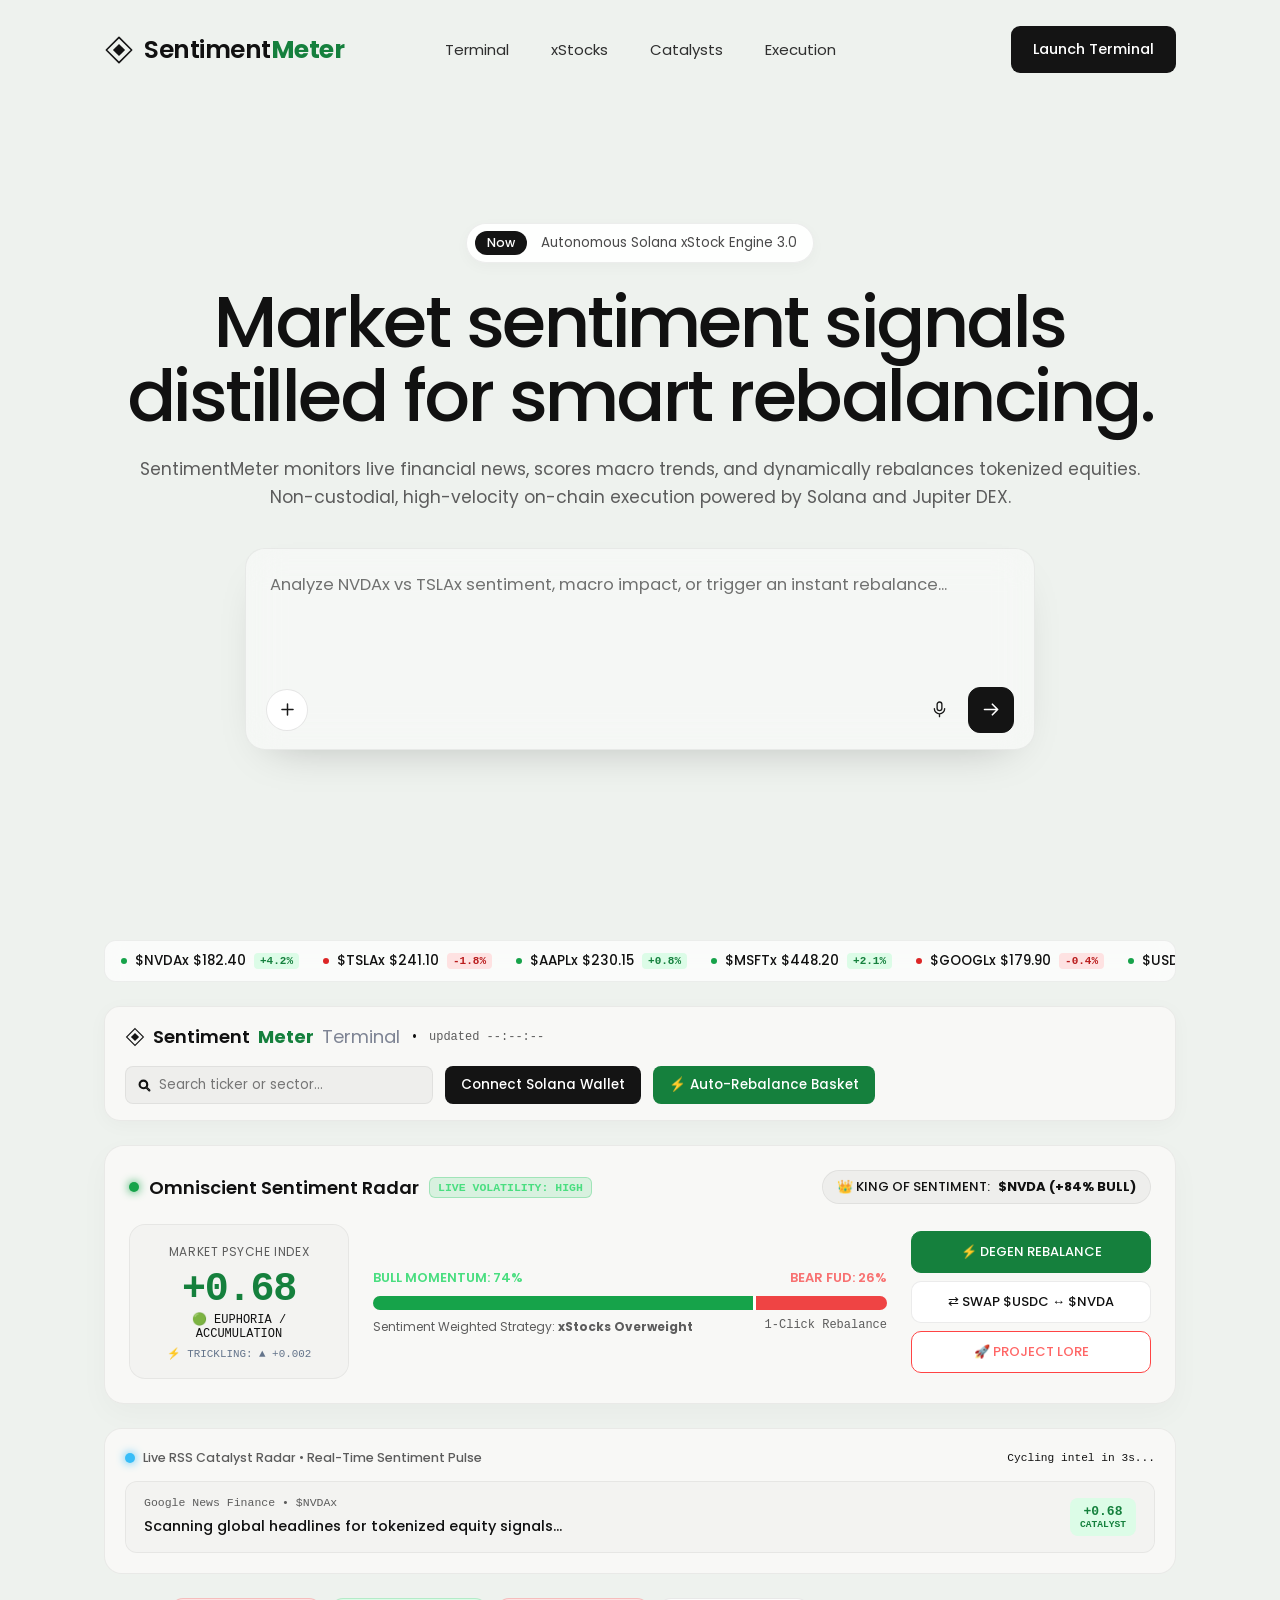
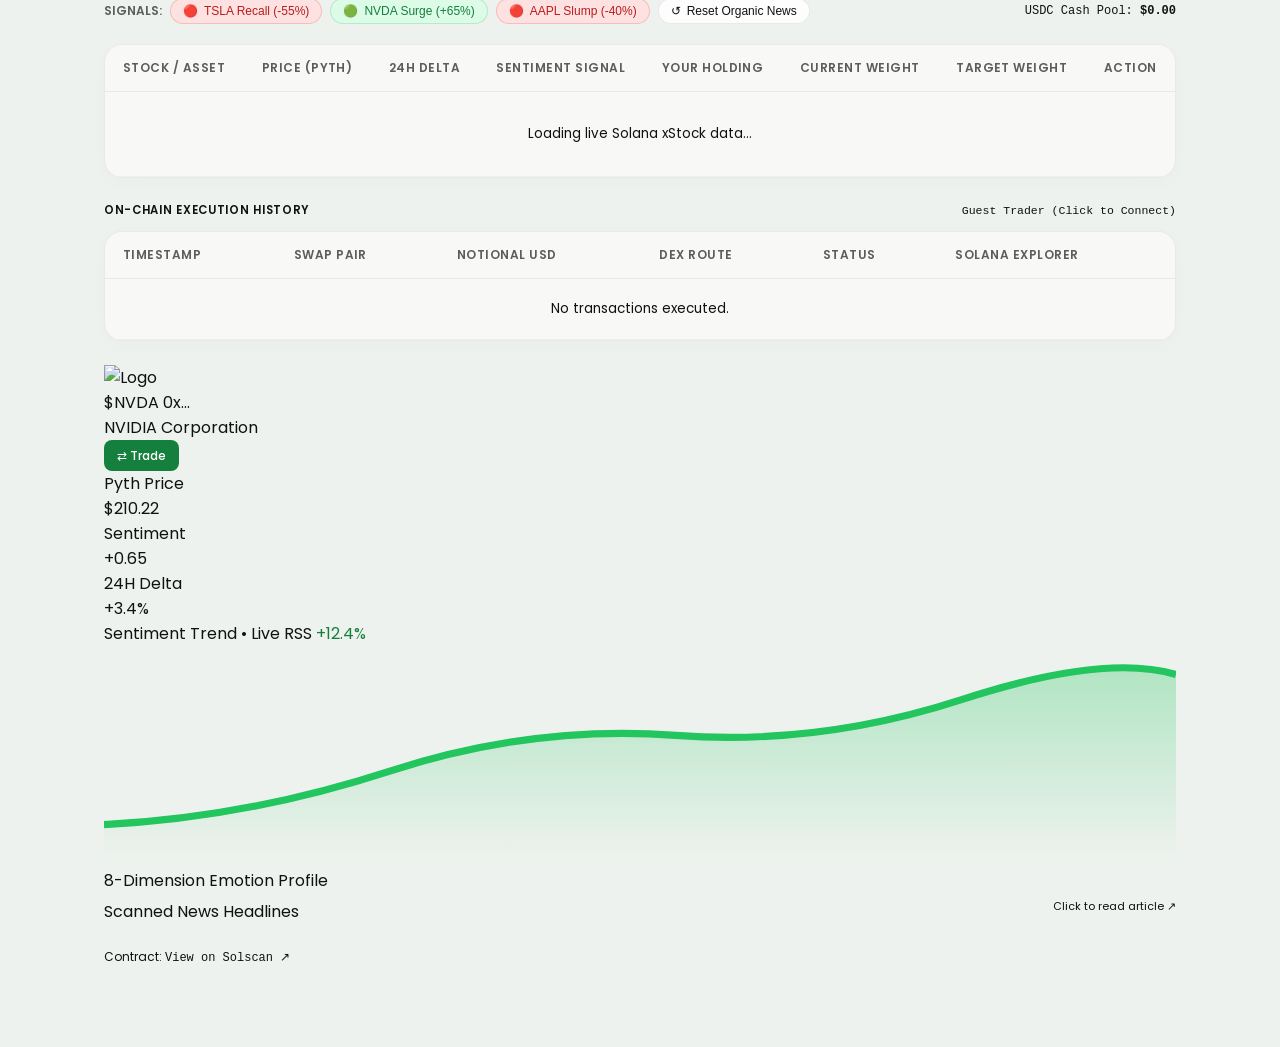
==== commit 3edd5bf1: "fix: preserve SentimentMeter branding, context, and copy while keeping organic design principles" ====
--- a/frontend/index.html
+++ b/frontend/index.html
@@ -3,7 +3,7 @@
 <head>
   <meta charset="UTF-8">
   <meta name="viewport" content="width=device-width, initial-scale=1">
-  <title>JungleMind — The thinking engine shaped for what counts.</title>
+  <title>SentimentMeter — Autonomous AI Sentiment Rebalancer for Solana xStocks</title>
   <link rel="preconnect" href="https://fonts.googleapis.com">
   <link rel="preconnect" href="https://fonts.gstatic.com" crossorigin>
   <link href="https://fonts.googleapis.com/css2?family=Poppins:wght@400;500;600;700&display=swap" rel="stylesheet">
@@ -1218,7 +1218,7 @@
 <body>
 
   <!-- ═══════════════════════════════════════════════════════════════
-       ONE FULL-VIEWPORT HERO SECTION: JUNGLEMIND
+       ONE FULL-VIEWPORT HERO SECTION: SENTIMENTMETER
        ═══════════════════════════════════════════════════════════════ -->
   <section class="hero" id="home">
     <div class="hero__bg">
@@ -1241,7 +1241,7 @@
             <path d="M16 2.5 29.5 16 16 29.5 2.5 16 16 2.5Z" stroke="#141414" stroke-width="1.7" stroke-linejoin="round"/>
             <path d="M16 9.5 22.5 16 16 22.5 9.5 16 16 9.5Z" fill="#141414"/>
           </svg>
-          <span class="rise" style="--i:1">JungleMind</span>
+          <span class="rise" style="--i:1">Sentiment<span style="color:#15803d; font-weight:700;">Meter</span></span>
         </a>
 
         <!-- Menu Navigation (Center Desktop / Drawer Mobile) -->
@@ -1273,22 +1273,22 @@
       <main class="stage">
         <div class="badge rise" style="--i:8">
           <span class="badge__tag">Now</span>
-          <span>JungleMind 3.0 is here</span>
+          <span>Autonomous Solana xStock Engine 3.0</span>
         </div>
 
         <h1 class="headline rise" style="--i:10">
-          The thinking engine<br class="brk" /> shaped for what counts.
+          Market sentiment signals<br class="brk" /> distilled for smart rebalancing.
         </h1>
 
         <p class="sub rise" style="--i:12">
-          JungleMind is an AI system that reasons through every problem carefully before answering.<br class="brk" />
-          Plug into the API, launch in minutes, and ship reasoning you can really rely on.
+          SentimentMeter monitors live financial news, scores macro trends, and dynamically rebalances tokenized equities.<br class="brk" />
+          Non-custodial, high-velocity on-chain execution powered by Solana and Jupiter DEX.
         </p>
 
         <!-- Prompt Card Form (Frosted Glass) -->
         <form class="prompt rise" style="--i:14" onsubmit="handlePromptSubmit(event)">
-          <label class="sr-only" for="prompt-input">Ask JungleMind</label>
-          <textarea id="prompt-input" class="prompt__input" rows="3" placeholder="How do macroeconomic catalysts and AI sentiment rebalance tokenized stocks?"></textarea>
+          <label class="sr-only" for="prompt-input">Ask SentimentMeter</label>
+          <textarea id="prompt-input" class="prompt__input" rows="3" placeholder="Analyze NVDAx vs TSLAx sentiment, macro impact, or trigger an instant rebalance..."></textarea>
 
           <div class="prompt__bar">
             <button class="icon-btn rise" style="--i:16" type="button" aria-label="Add attachment" onclick="scrollToTerminal()">
@@ -1342,7 +1342,7 @@
             <path d="M16 2.5 29.5 16 16 29.5 2.5 16 16 2.5Z" stroke="#141414" stroke-width="1.7"/>
             <path d="M16 9.5 22.5 16 16 22.5 9.5 16 16 9.5Z" fill="#141414"/>
           </svg>
-          JungleMind <span style="color:#7e8494; font-weight:400;">Terminal</span>
+          Sentiment<span style="color:#15803d; font-weight:700;">Meter</span> <span style="color:#7e8494; font-weight:400;">Terminal</span>
         </a>
         <span>•</span>
         <span class="updated-tag" id="last-updated-clock" style="font-family:var(--font-mono); font-size:12px; color:var(--muted);">updated --:--:--</span>
